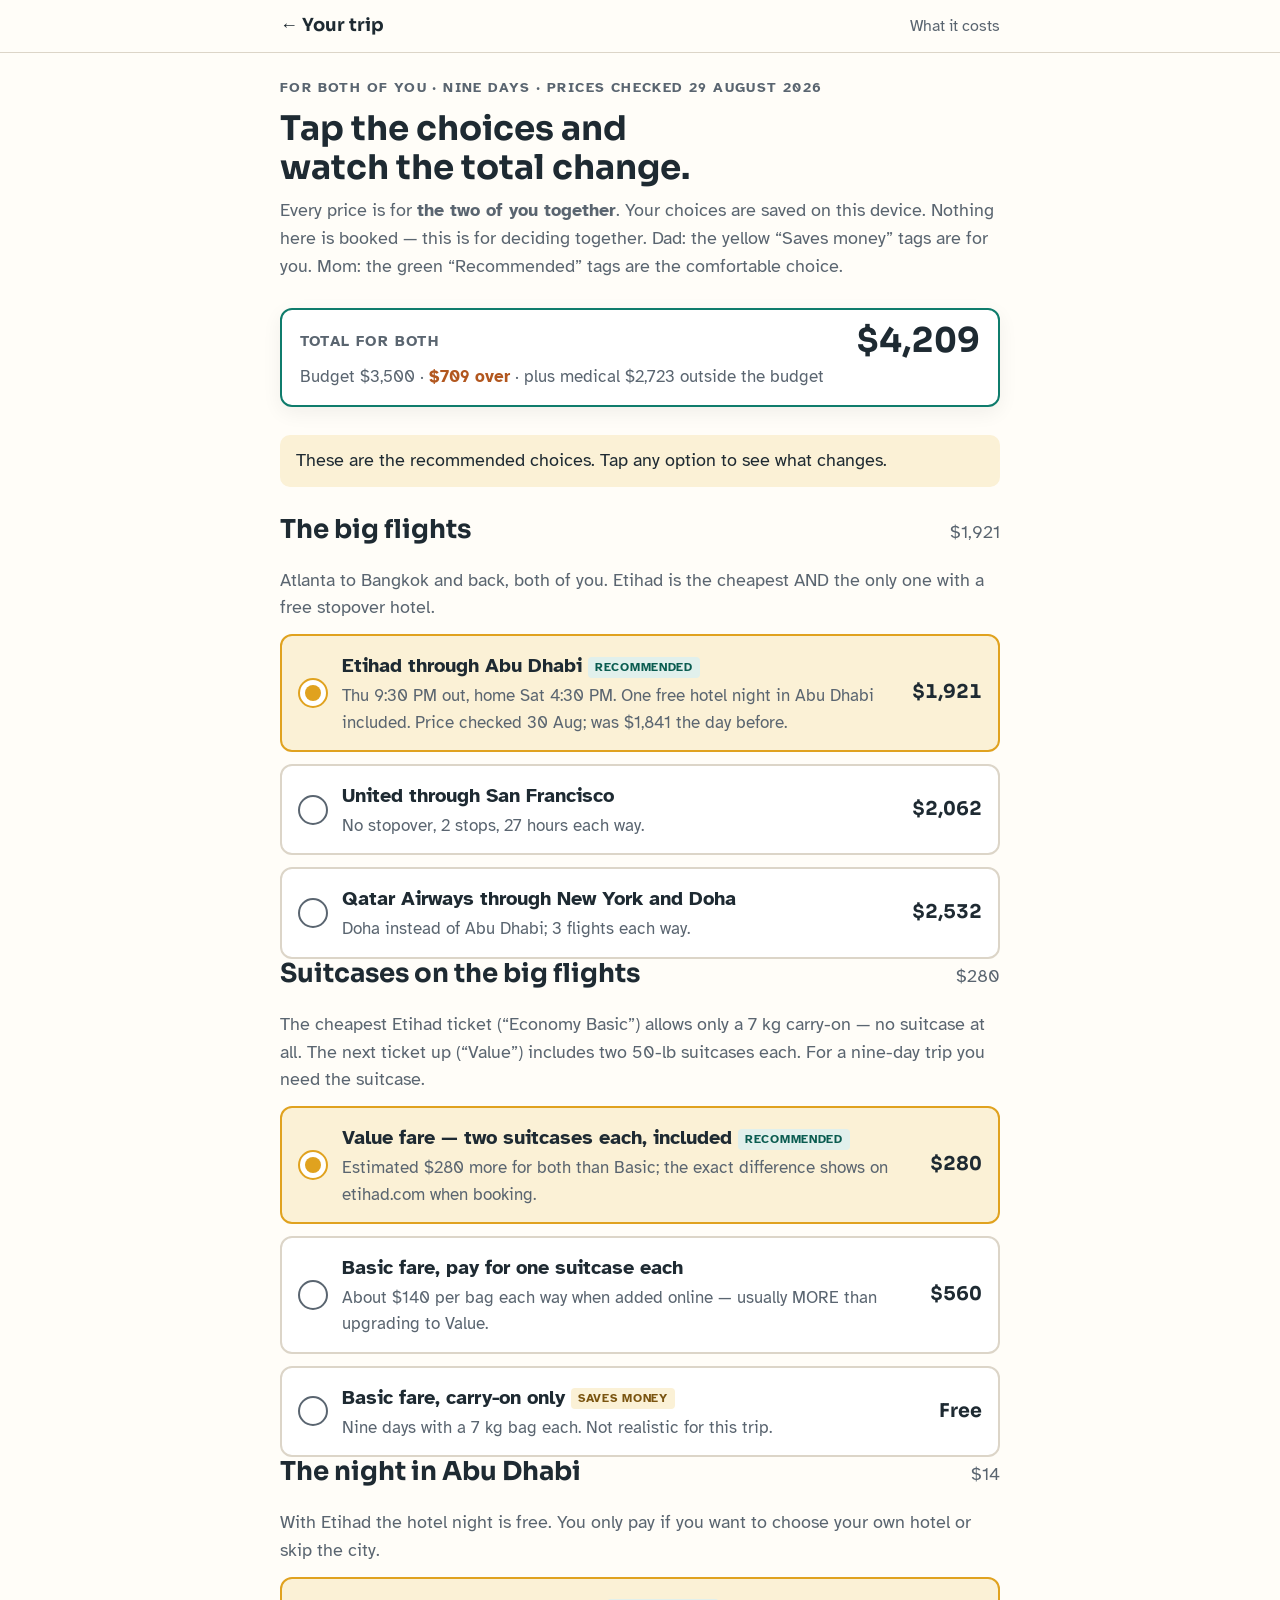
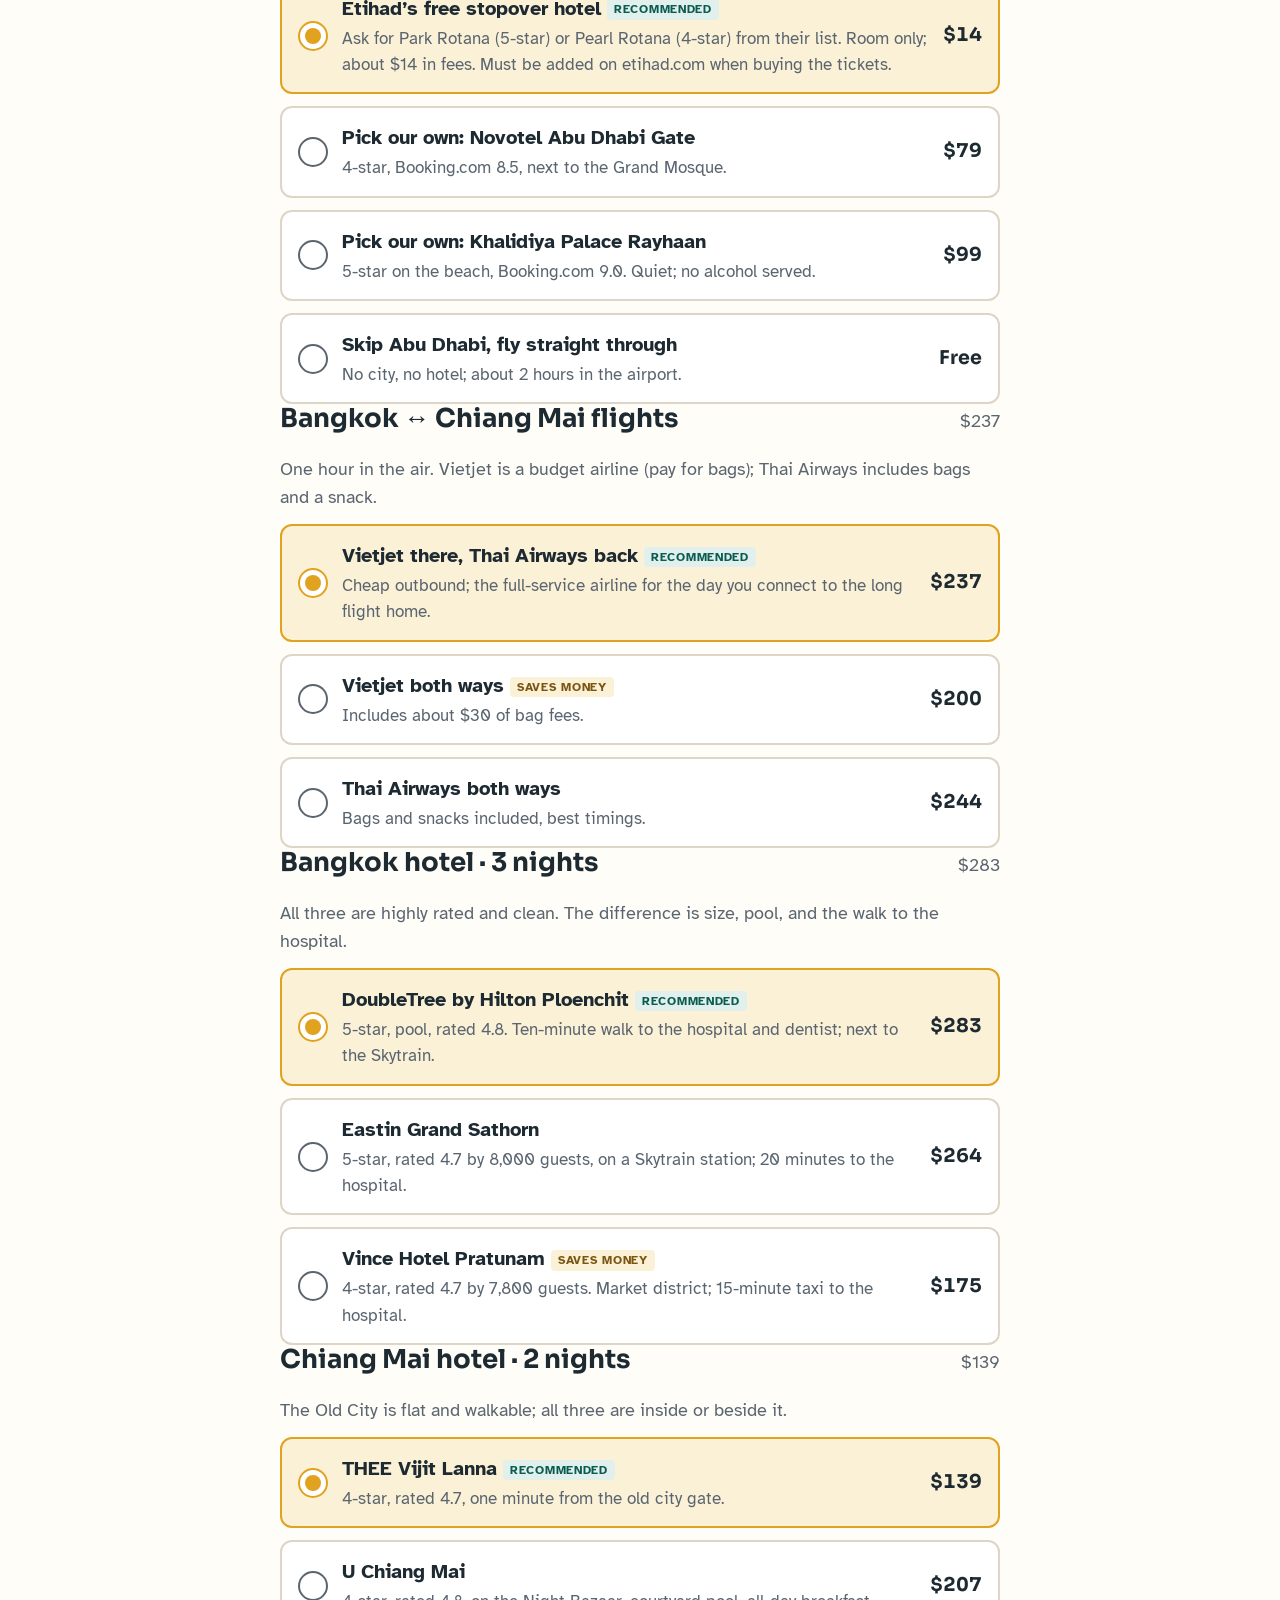
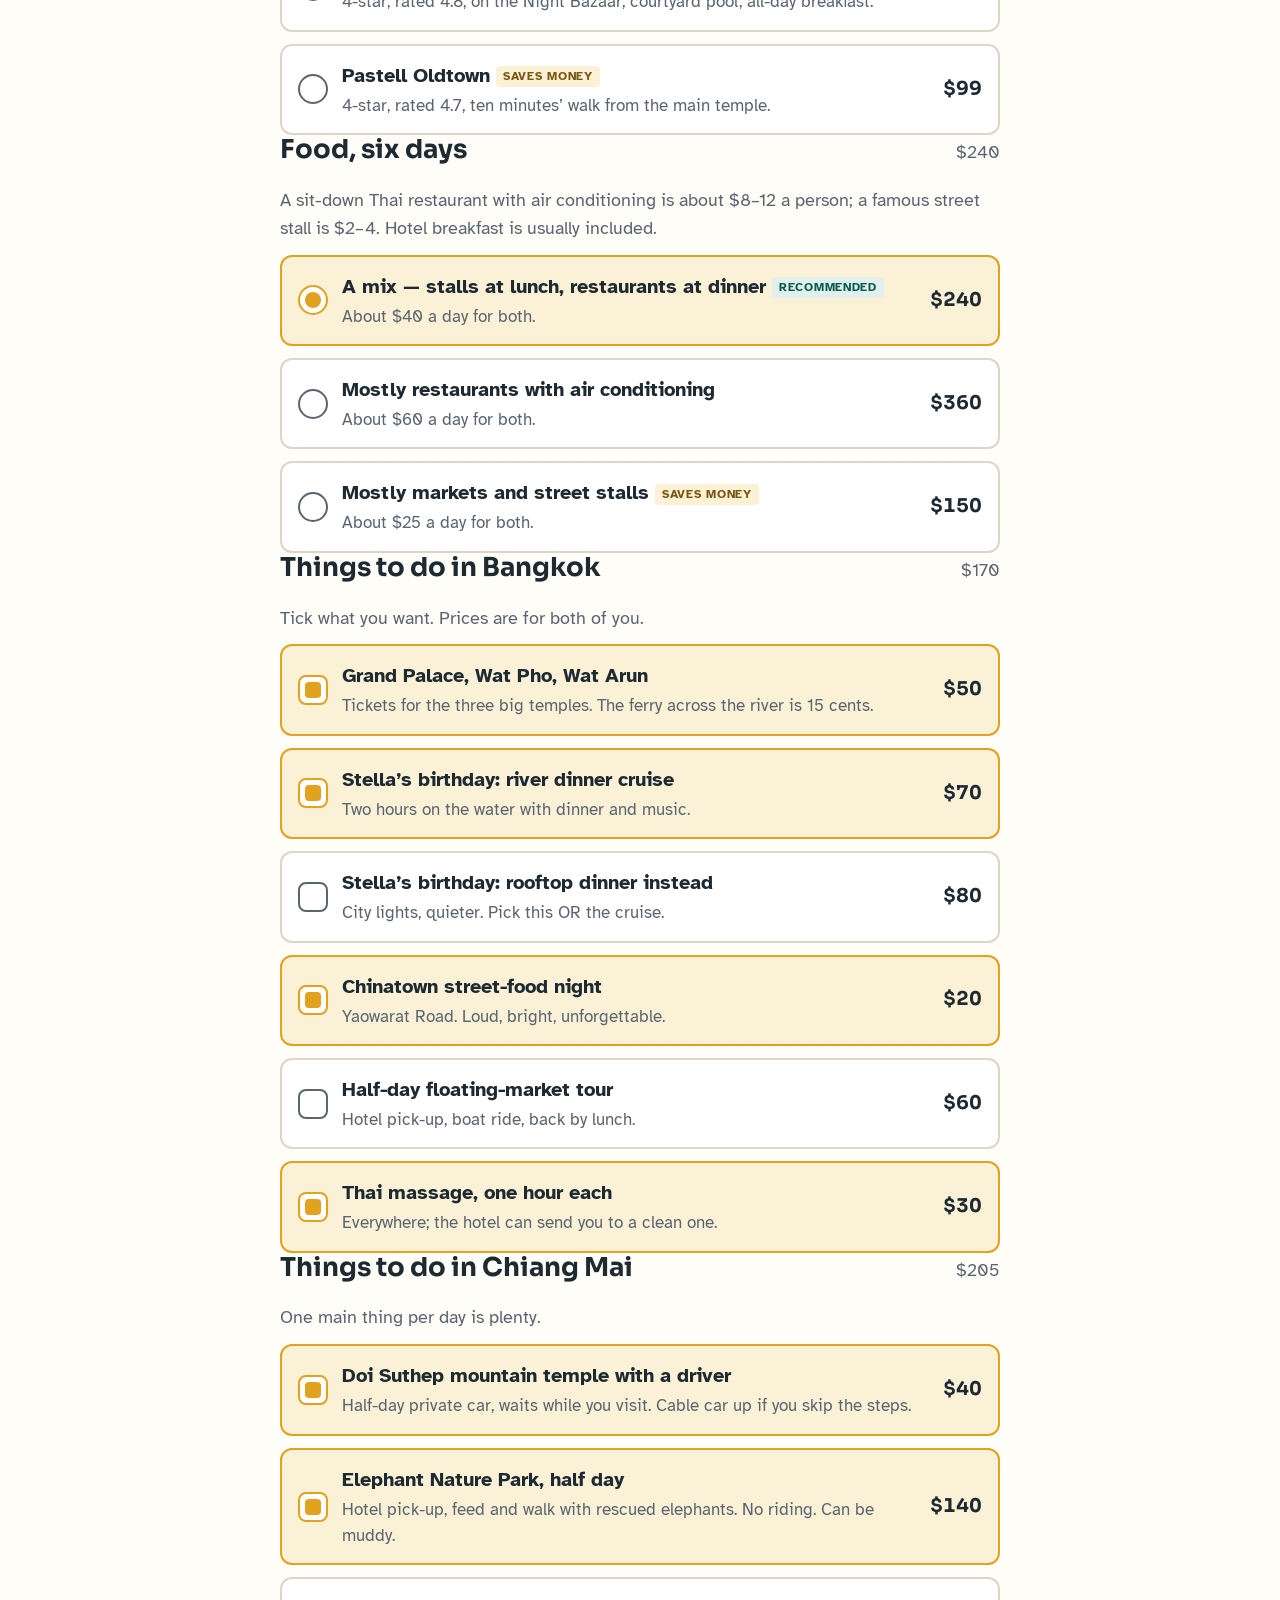
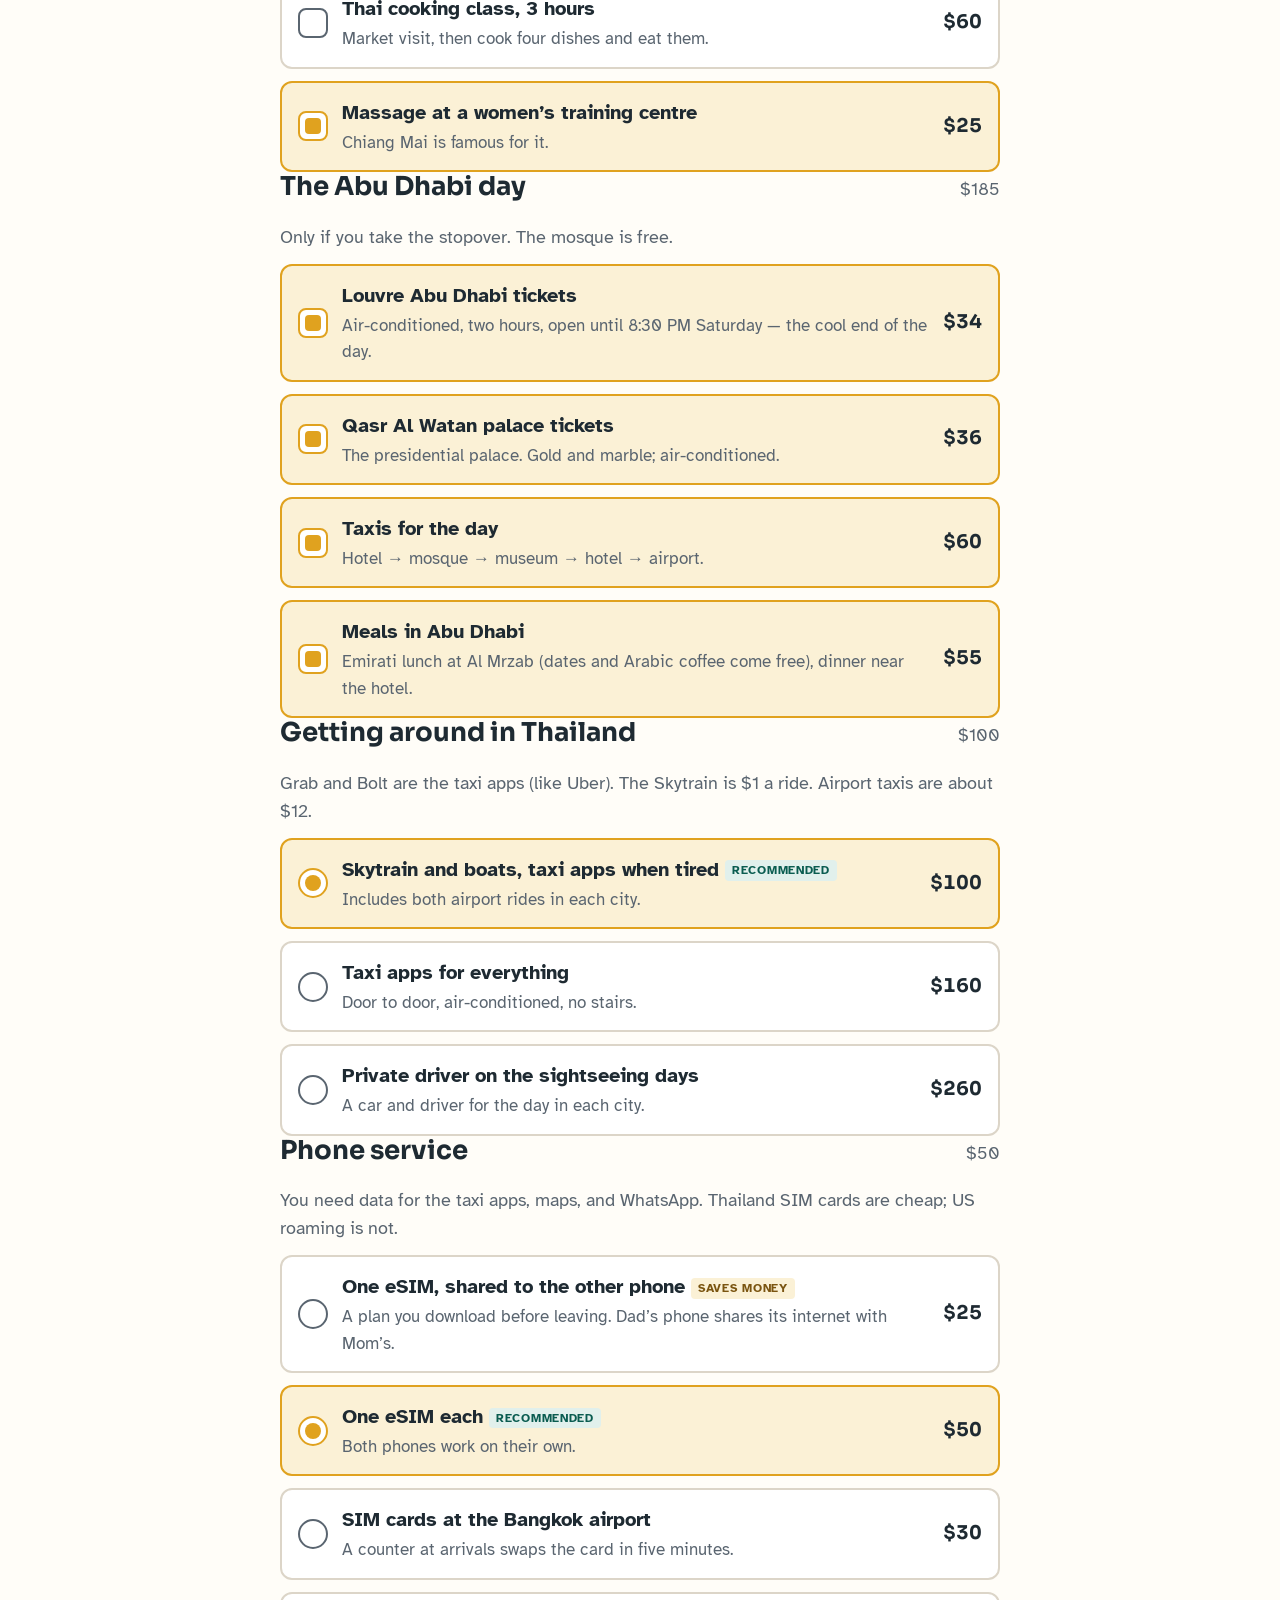
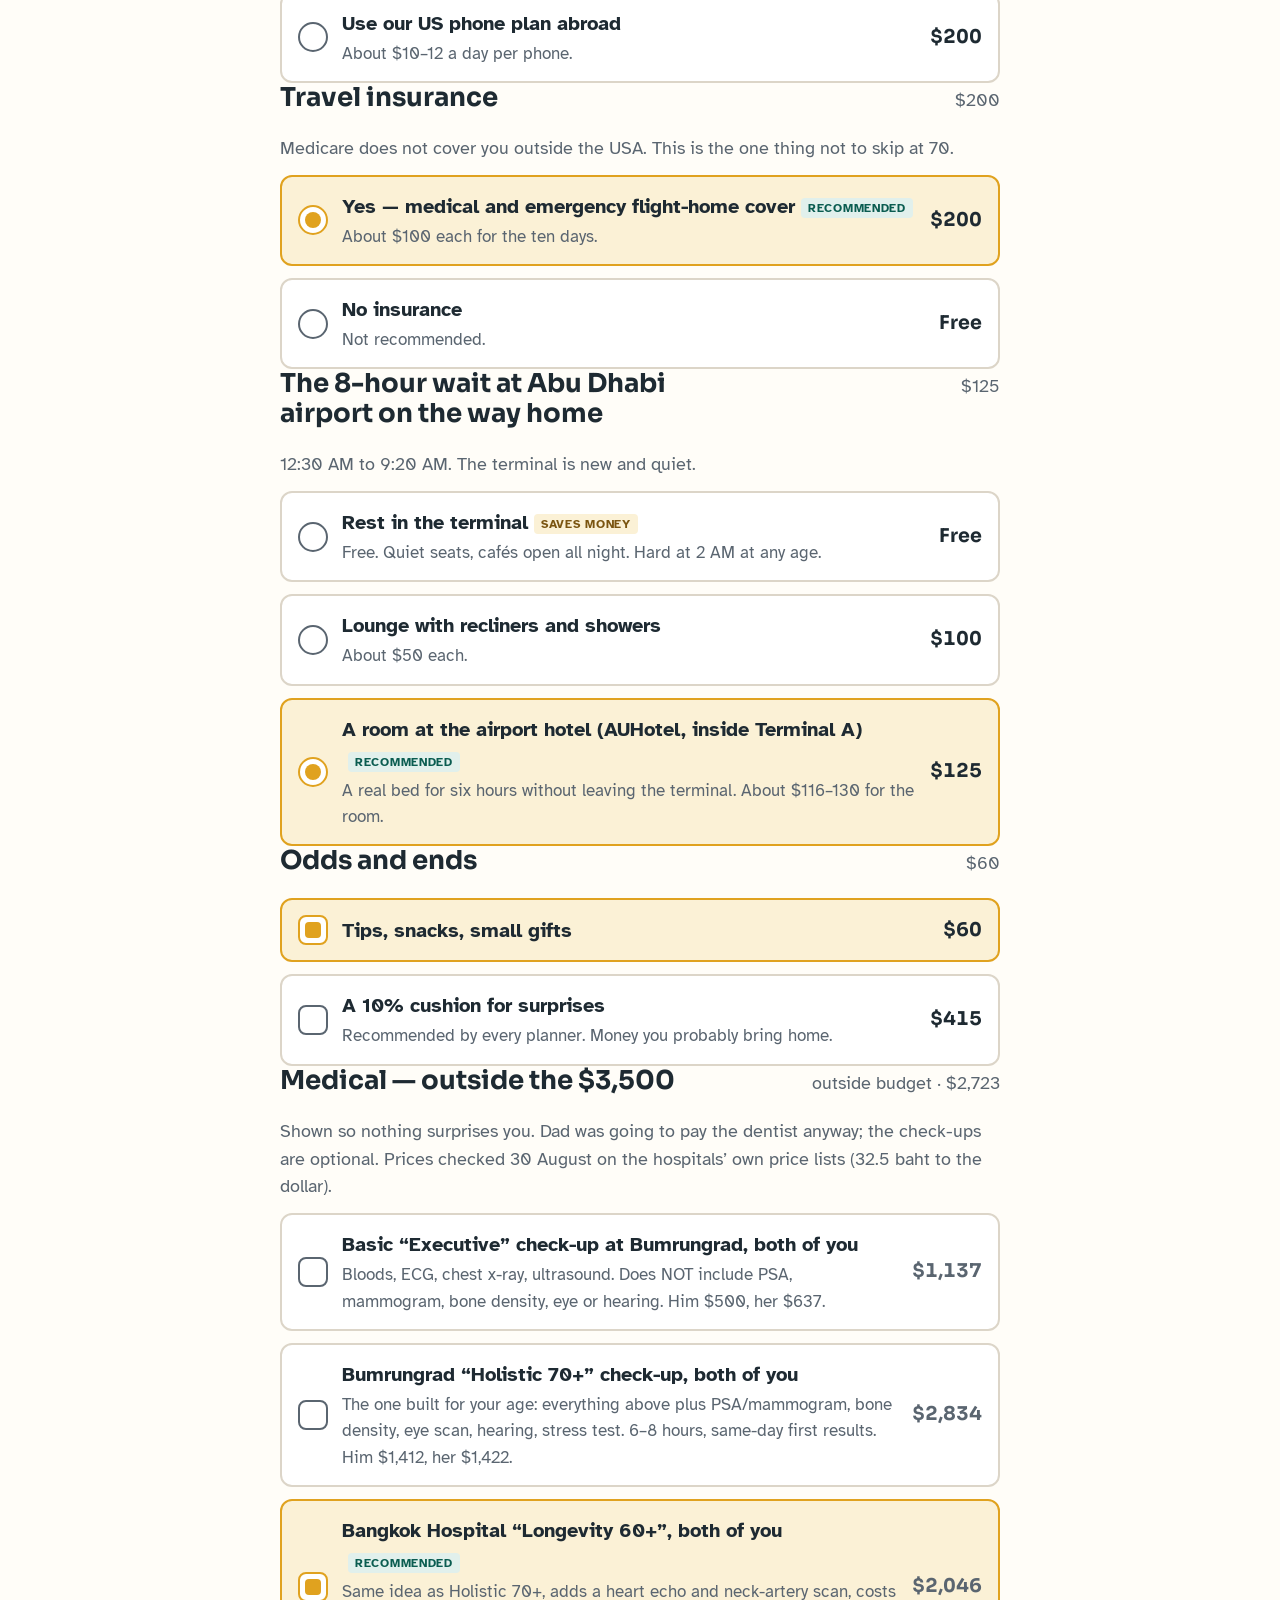
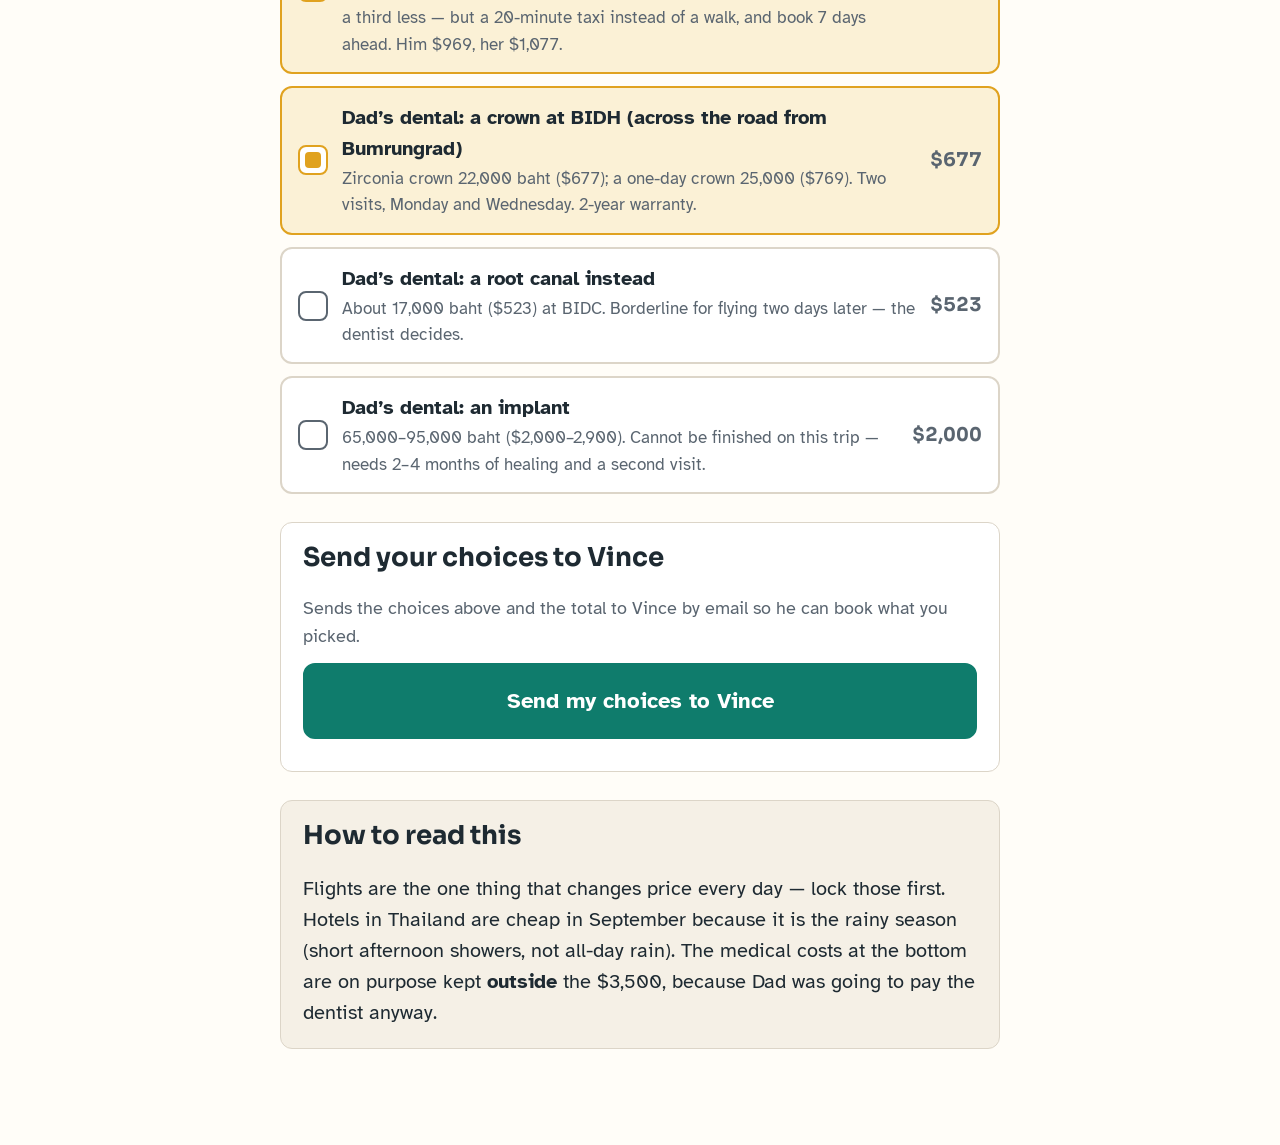
==== costs.html @ 9d6e55b1 "Medical research: check-up tiers, dental prices" ====
<!doctype html>
<html lang="en">
<head>
<meta charset="utf-8">
<meta name="viewport" content="width=device-width, initial-scale=1">
<title>Costs — Cajetan &amp; Stella's Trip</title>
<link rel="stylesheet" href="https://fonts.googleapis.com/css2?family=Atkinson+Hyperlegible:wght@400;700&family=Sora:wght@600;700&display=swap">
<link rel="stylesheet" href="style.css">
<style>
  .total { position: sticky; top: 58px; z-index: 4; background: var(--card); border: 2px solid var(--accent); border-radius: 12px; padding: 14px 18px; display: grid; grid-template-columns: 1fr auto; gap: 6px 14px; align-items: center; box-shadow: 0 6px 20px rgba(0,0,0,.06); }
  .total .k { font-size: 15px; color: var(--muted); letter-spacing: .08em; text-transform: uppercase; font-weight: 700; }
  .total .v { font-family: "Sora", sans-serif; font-size: 34px; font-weight: 700; line-height: 1; font-variant-numeric: tabular-nums; }
  .total .vs { font-size: 17px; color: var(--muted); grid-column: 1 / -1; }
  .total .vs b.ok { color: var(--good); } .total .vs b.over { color: var(--warn); }
  .group { display: grid; gap: 12px; }
  .group h2 { display: flex; justify-content: space-between; align-items: baseline; gap: 12px; }
  .group h2 .gsum { font-family: "Atkinson Hyperlegible", sans-serif; font-size: 18px; color: var(--muted); font-weight: 400; white-space: nowrap; }
  .opt .price { font-family: "Sora", sans-serif; font-weight: 700; font-size: 19px; white-space: nowrap; text-align: right; font-variant-numeric: tabular-nums; }
  .opt.priced { grid-template-columns: auto 1fr auto; }
  .opt .tag { display: inline-block; background: var(--accent-wash); color: var(--accent-ink); font-size: 12px; font-weight: 700; letter-spacing: .06em; text-transform: uppercase; padding: 1px 7px; border-radius: 4px; margin-left: 6px; vertical-align: middle; }
  .opt .tag.frugal { background: var(--pick-wash); color: #7A5410; }
  .saveline { background: var(--pick-wash); border-radius: 10px; padding: 12px 16px; font-size: 18px; }
  .saveline b { font-family: "Sora", sans-serif; }
  .medical .opt .price { color: var(--muted); }
  @media (max-width: 480px) { .total .v { font-size: 28px; } }
</style>
</head>
<body>
<div class="topbar"><div class="in"><a class="home" href="index.html">← Your trip</a><span class="step">What it costs</span></div></div>
<main class="page">
  <header style="display:grid;gap:10px">
    <div class="eyebrow">For both of you · nine days · prices checked 29 August 2026</div>
    <h1>Tap the choices and watch the total change.</h1>
    <p class="help">Every price is for <b>the two of you together</b>. Your choices are saved on this device. Nothing here is booked — this is for deciding together. Dad: the yellow “Saves money” tags are for you. Mom: the green “Recommended” tags are the comfortable choice.</p>
  </header>

  <div class="total" id="total">
    <span class="k">Total for both</span><span class="v" id="totalV">$0</span>
    <span class="vs" id="totalVs"></span>
  </div>

  <div class="saveline" id="saveline"></div>

  <div id="groups"></div>

  <section class="card">
    <h2>Send your choices to Vince</h2>
    <p class="help">Sends the choices above and the total to Vince by email so he can book what you picked.</p>
    <button class="btn big" id="sendBtn" type="button">Send my choices to Vince</button>
    <p class="help" id="sendStatus"></p>
  </section>

  <section class="card soft">
    <h2>How to read this</h2>
    <p>Flights are the one thing that changes price every day — lock those first. Hotels in Thailand are cheap in September because it is the rainy season (short afternoon showers, not all-day rain). The medical costs at the bottom are on purpose kept <b>outside</b> the $3,500, because Dad was going to pay the dentist anyway.</p>
  </section>
</main>
<div class="toast" id="toast" role="status"></div>

<script>
const BUDGET = 3500;
// Each group: id, title, help, mode (one|many), options [{id, l, s, p (USD for two), tag}]
const G = [
  { id: 'flights', title: 'The big flights', help: 'Atlanta to Bangkok and back, both of you. Etihad is the cheapest AND the only one with a free stopover hotel.', mode: 'one',
    o: [ { id: 'etihad', l: 'Etihad through Abu Dhabi', s: 'Thu 9:30 PM out, home Sat 4:30 PM. One free hotel night in Abu Dhabi included. Price checked 30 Aug; was $1,841 the day before.', p: 1921, tag: 'rec' },
         { id: 'united', l: 'United through San Francisco', s: 'No stopover, 2 stops, 27 hours each way.', p: 2062 },
         { id: 'qatar', l: 'Qatar Airways through New York and Doha', s: 'Doha instead of Abu Dhabi; 3 flights each way.', p: 2532 } ] },
  { id: 'bags', title: 'Suitcases on the big flights', help: 'The cheapest Etihad ticket (“Economy Basic”) allows only a 7 kg carry-on — no suitcase at all. The next ticket up (“Value”) includes two 50-lb suitcases each. For a nine-day trip you need the suitcase.', mode: 'one',
    o: [ { id: 'value', l: 'Value fare — two suitcases each, included', s: 'Estimated $280 more for both than Basic; the exact difference shows on etihad.com when booking.', p: 280, tag: 'rec' },
         { id: 'paybag', l: 'Basic fare, pay for one suitcase each', s: 'About $140 per bag each way when added online — usually MORE than upgrading to Value.', p: 560 },
         { id: 'carryon', l: 'Basic fare, carry-on only', s: 'Nine days with a 7 kg bag each. Not realistic for this trip.', p: 0, tag: 'frugal' } ] },
  { id: 'stopover', title: 'The night in Abu Dhabi', help: 'With Etihad the hotel night is free. You only pay if you want to choose your own hotel or skip the city.', mode: 'one',
    o: [ { id: 'free', l: 'Etihad’s free stopover hotel', s: 'Ask for Park Rotana (5-star) or Pearl Rotana (4-star) from their list. Room only; about $14 in fees. Must be added on etihad.com when buying the tickets.', p: 14, tag: 'rec' },
         { id: 'novotel', l: 'Pick our own: Novotel Abu Dhabi Gate', s: '4-star, Booking.com 8.5, next to the Grand Mosque.', p: 79 },
         { id: 'rayhaan', l: 'Pick our own: Khalidiya Palace Rayhaan', s: '5-star on the beach, Booking.com 9.0. Quiet; no alcohol served.', p: 99 },
         { id: 'skip', l: 'Skip Abu Dhabi, fly straight through', s: 'No city, no hotel; about 2 hours in the airport.', p: 0 } ] },
  { id: 'domestic', title: 'Bangkok ↔ Chiang Mai flights', help: 'One hour in the air. Vietjet is a budget airline (pay for bags); Thai Airways includes bags and a snack.', mode: 'one',
    o: [ { id: 'mix', l: 'Vietjet there, Thai Airways back', s: 'Cheap outbound; the full-service airline for the day you connect to the long flight home.', p: 237, tag: 'rec' },
         { id: 'vietjet', l: 'Vietjet both ways', s: 'Includes about $30 of bag fees.', p: 200, tag: 'frugal' },
         { id: 'thai', l: 'Thai Airways both ways', s: 'Bags and snacks included, best timings.', p: 244 } ] },
  { id: 'bkk', title: 'Bangkok hotel · 3 nights', help: 'All three are highly rated and clean. The difference is size, pool, and the walk to the hospital.', mode: 'one',
    o: [ { id: 'doubletree', l: 'DoubleTree by Hilton Ploenchit', s: '5-star, pool, rated 4.8. Ten-minute walk to the hospital and dentist; next to the Skytrain.', p: 283, tag: 'rec' },
         { id: 'eastin', l: 'Eastin Grand Sathorn', s: '5-star, rated 4.7 by 8,000 guests, on a Skytrain station; 20 minutes to the hospital.', p: 264 },
         { id: 'vince', l: 'Vince Hotel Pratunam', s: '4-star, rated 4.7 by 7,800 guests. Market district; 15-minute taxi to the hospital.', p: 175, tag: 'frugal' } ] },
  { id: 'cnx', title: 'Chiang Mai hotel · 2 nights', help: 'The Old City is flat and walkable; all three are inside or beside it.', mode: 'one',
    o: [ { id: 'vijit', l: 'THEE Vijit Lanna', s: '4-star, rated 4.7, one minute from the old city gate.', p: 139, tag: 'rec' },
         { id: 'u', l: 'U Chiang Mai', s: '4-star, rated 4.8, on the Night Bazaar, courtyard pool, all-day breakfast.', p: 207 },
         { id: 'pastell', l: 'Pastell Oldtown', s: '4-star, rated 4.7, ten minutes’ walk from the main temple.', p: 99, tag: 'frugal' } ] },
  { id: 'food', title: 'Food, six days', help: 'A sit-down Thai restaurant with air conditioning is about $8–12 a person; a famous street stall is $2–4. Hotel breakfast is usually included.', mode: 'one',
    o: [ { id: 'mixfood', l: 'A mix — stalls at lunch, restaurants at dinner', s: 'About $40 a day for both.', p: 240, tag: 'rec' },
         { id: 'ac', l: 'Mostly restaurants with air conditioning', s: 'About $60 a day for both.', p: 360 },
         { id: 'street', l: 'Mostly markets and street stalls', s: 'About $25 a day for both.', p: 150, tag: 'frugal' } ] },
  { id: 'bkkdo', title: 'Things to do in Bangkok', help: 'Tick what you want. Prices are for both of you.', mode: 'many',
    o: [ { id: 'palace', l: 'Grand Palace, Wat Pho, Wat Arun', s: 'Tickets for the three big temples. The ferry across the river is 15 cents.', p: 50, on: true },
         { id: 'cruise', l: 'Stella’s birthday: river dinner cruise', s: 'Two hours on the water with dinner and music.', p: 70, on: true },
         { id: 'rooftop', l: 'Stella’s birthday: rooftop dinner instead', s: 'City lights, quieter. Pick this OR the cruise.', p: 80 },
         { id: 'chinatown', l: 'Chinatown street-food night', s: 'Yaowarat Road. Loud, bright, unforgettable.', p: 20, on: true },
         { id: 'floating', l: 'Half-day floating-market tour', s: 'Hotel pick-up, boat ride, back by lunch.', p: 60 },
         { id: 'massage', l: 'Thai massage, one hour each', s: 'Everywhere; the hotel can send you to a clean one.', p: 30, on: true } ] },
  { id: 'cnxdo', title: 'Things to do in Chiang Mai', help: 'One main thing per day is plenty.', mode: 'many',
    o: [ { id: 'suthep', l: 'Doi Suthep mountain temple with a driver', s: 'Half-day private car, waits while you visit. Cable car up if you skip the steps.', p: 40, on: true },
         { id: 'elephants', l: 'Elephant Nature Park, half day', s: 'Hotel pick-up, feed and walk with rescued elephants. No riding. Can be muddy.', p: 140, on: true },
         { id: 'cooking', l: 'Thai cooking class, 3 hours', s: 'Market visit, then cook four dishes and eat them.', p: 60 },
         { id: 'cnxmassage', l: 'Massage at a women’s training centre', s: 'Chiang Mai is famous for it.', p: 25, on: true } ] },
  { id: 'auh', title: 'The Abu Dhabi day', help: 'Only if you take the stopover. The mosque is free.', mode: 'many',
    o: [ { id: 'louvre', l: 'Louvre Abu Dhabi tickets', s: 'Air-conditioned, two hours, open until 8:30 PM Saturday — the cool end of the day.', p: 34, on: true },
         { id: 'qasr', l: 'Qasr Al Watan palace tickets', s: 'The presidential palace. Gold and marble; air-conditioned.', p: 36, on: true },
         { id: 'auhtaxi', l: 'Taxis for the day', s: 'Hotel → mosque → museum → hotel → airport.', p: 60, on: true },
         { id: 'auhfood', l: 'Meals in Abu Dhabi', s: 'Emirati lunch at Al Mrzab (dates and Arabic coffee come free), dinner near the hotel.', p: 55, on: true } ] },
  { id: 'transport', title: 'Getting around in Thailand', help: 'Grab and Bolt are the taxi apps (like Uber). The Skytrain is $1 a ride. Airport taxis are about $12.', mode: 'one',
    o: [ { id: 'mixtx', l: 'Skytrain and boats, taxi apps when tired', s: 'Includes both airport rides in each city.', p: 100, tag: 'rec' },
         { id: 'taxi', l: 'Taxi apps for everything', s: 'Door to door, air-conditioned, no stairs.', p: 160 },
         { id: 'driver', l: 'Private driver on the sightseeing days', s: 'A car and driver for the day in each city.', p: 260 } ] },
  { id: 'phone', title: 'Phone service', help: 'You need data for the taxi apps, maps, and WhatsApp. Thailand SIM cards are cheap; US roaming is not.', mode: 'one',
    o: [ { id: 'esim1', l: 'One eSIM, shared to the other phone', s: 'A plan you download before leaving. Dad’s phone shares its internet with Mom’s.', p: 25, tag: 'frugal' },
         { id: 'esim2', l: 'One eSIM each', s: 'Both phones work on their own.', p: 50, tag: 'rec' },
         { id: 'airportsim', l: 'SIM cards at the Bangkok airport', s: 'A counter at arrivals swaps the card in five minutes.', p: 30 },
         { id: 'roam', l: 'Use our US phone plan abroad', s: 'About $10–12 a day per phone.', p: 200 } ] },
  { id: 'insurance', title: 'Travel insurance', help: 'Medicare does not cover you outside the USA. This is the one thing not to skip at 70.', mode: 'one',
    o: [ { id: 'ins', l: 'Yes — medical and emergency flight-home cover', s: 'About $100 each for the ten days.', p: 200, tag: 'rec' },
         { id: 'noins', l: 'No insurance', s: 'Not recommended.', p: 0 } ] },
  { id: 'layover', title: 'The 8-hour wait at Abu Dhabi airport on the way home', help: '12:30 AM to 9:20 AM. The terminal is new and quiet.', mode: 'one',
    o: [ { id: 'wait', l: 'Rest in the terminal', s: 'Free. Quiet seats, cafés open all night. Hard at 2 AM at any age.', p: 0, tag: 'frugal' },
         { id: 'lounge', l: 'Lounge with recliners and showers', s: 'About $50 each.', p: 100 },
         { id: 'airhotel', l: 'A room at the airport hotel (AUHotel, inside Terminal A)', s: 'A real bed for six hours without leaving the terminal. About $116–130 for the room.', p: 125, tag: 'rec' } ] },
  { id: 'misc', title: 'Odds and ends', mode: 'many',
    o: [ { id: 'tips', l: 'Tips, snacks, small gifts', s: '', p: 60, on: true },
         { id: 'buffer', l: 'A 10% cushion for surprises', s: 'Recommended by every planner. Money you probably bring home.', p: 0, dyn: 'buffer' } ] },
  { id: 'medical', title: 'Medical — outside the $3,500', help: 'Shown so nothing surprises you. Dad was going to pay the dentist anyway; the check-ups are optional. Prices checked 30 August on the hospitals’ own price lists (32.5 baht to the dollar).', mode: 'many', outside: true,
    o: [ { id: 'chk_basic', l: 'Basic “Executive” check-up at Bumrungrad, both of you', s: 'Bloods, ECG, chest x-ray, ultrasound. Does NOT include PSA, mammogram, bone density, eye or hearing. Him $500, her $637.', p: 1137 },
         { id: 'chk_70', l: 'Bumrungrad “Holistic 70+” check-up, both of you', s: 'The one built for your age: everything above plus PSA/mammogram, bone density, eye scan, hearing, stress test. 6–8 hours, same-day first results. Him $1,412, her $1,422.', p: 2834 },
         { id: 'chk_bkh', l: 'Bangkok Hospital “Longevity 60+”, both of you', s: 'Same idea as Holistic 70+, adds a heart echo and neck-artery scan, costs a third less — but a 20-minute taxi instead of a walk, and book 7 days ahead. Him $969, her $1,077.', p: 2046, on: true, tag: 'rec' },
         { id: 'dental_crown', l: 'Dad’s dental: a crown at BIDH (across the road from Bumrungrad)', s: 'Zirconia crown 22,000 baht ($677); a one-day crown 25,000 ($769). Two visits, Monday and Wednesday. 2-year warranty.', p: 677, on: true },
         { id: 'dental_rct', l: 'Dad’s dental: a root canal instead', s: 'About 17,000 baht ($523) at BIDC. Borderline for flying two days later — the dentist decides.', p: 523 },
         { id: 'dental_implant', l: 'Dad’s dental: an implant', s: '65,000–95,000 baht ($2,000–2,900). Cannot be finished on this trip — needs 2–4 months of healing and a second visit.', p: 2000 } ] }
];

const STORE = 'ptrip.costs.v1';
let sel = {}; try { sel = JSON.parse(localStorage.getItem(STORE) || '{}') || {}; } catch (e) {}
G.forEach(g => { if (sel[g.id] == null) sel[g.id] = g.mode === 'one' ? g.o.find(o => o.tag === 'rec')?.id || g.o[0].id : g.o.filter(o => o.on).map(o => o.id); });
const save = () => { try { localStorage.setItem(STORE, JSON.stringify(sel)); } catch (e) {} };
const money = n => '$' + Math.round(n).toLocaleString('en-US');
const esc = s => String(s).replace(/&/g, '&amp;').replace(/</g, '&lt;').replace(/>/g, '&gt;').replace(/"/g, '&quot;');

function groupTotal(g, base) {
  if (g.mode === 'one') { const o = g.o.find(o => o.id === sel[g.id]); return o ? o.p : 0; }
  return g.o.filter(o => sel[g.id].includes(o.id)).reduce((s, o) => s + (o.dyn === 'buffer' ? base * 0.10 : o.p), 0);
}
function compute() {
  let inside = 0;
  G.filter(g => !g.outside && g.id !== 'misc').forEach(g => { inside += groupTotal(g); });
  // Abu Dhabi day only counts if stopover taken
  if (sel.stopover === 'skip') inside -= groupTotal(G.find(g => g.id === 'auh'));
  const base = inside;
  const misc = groupTotal(G.find(g => g.id === 'misc'), base);
  inside += misc;
  const outside = groupTotal(G.find(g => g.id === 'medical'));
  return { inside, outside, base };
}
function render() {
  const { inside, outside, base } = compute();
  document.getElementById('totalV').textContent = money(inside);
  const diff = BUDGET - inside;
  document.getElementById('totalVs').innerHTML = 'Budget $3,500 · ' + (diff >= 0 ? '<b class="ok">' + money(diff) + ' under</b>' : '<b class="over">' + money(-diff) + ' over</b>') + ' · plus medical ' + money(outside) + ' outside the budget';
  const recTotal = (() => { const keep = sel; sel = {}; G.forEach(g => { sel[g.id] = g.mode === 'one' ? (g.o.find(o => o.tag === 'rec')?.id || g.o[0].id) : g.o.filter(o => o.on).map(o => o.id); }); const r = compute().inside; sel = keep; return r; })();
  const s = recTotal - inside;
  document.getElementById('saveline').innerHTML = s > 0 ? 'Dad’s meter: your choices are <b>' + money(s) + ' cheaper</b> than the recommended set-up.' : (s < 0 ? 'Your choices are <b>' + money(-s) + ' more</b> than the recommended set-up — that is fine if it buys comfort.' : 'These are the recommended choices. Tap any option to see what changes.');
  let h = '';
  G.forEach(g => {
    const disabled = g.id === 'auh' && sel.stopover === 'skip';
    h += '<section class="group ' + (g.outside ? 'medical' : '') + '" ' + (disabled ? 'style="opacity:.5"' : '') + '><h2>' + esc(g.title) + '<span class="gsum">' + (g.outside ? 'outside budget · ' : '') + money(groupTotal(g, base)) + '</span></h2>' + (g.help ? '<p class="help">' + esc(g.help) + '</p>' : '') + (disabled ? '<p class="help"><b>Not counted</b> because you chose to skip Abu Dhabi.</p>' : '') + '<div class="options">';
    g.o.forEach(o => {
      const on = g.mode === 'one' ? sel[g.id] === o.id : sel[g.id].includes(o.id);
      const price = o.dyn === 'buffer' ? money(base * 0.10) : (o.p === 0 ? 'Free' : money(o.p));
      h += '<button type="button" class="opt priced ' + (g.mode === 'one' ? 'radio' : '') + '" role="' + (g.mode === 'one' ? 'radio' : 'checkbox') + '" aria-checked="' + on + '" data-g="' + g.id + '" data-o="' + o.id + '"><span class="box"></span><span><span class="lbl">' + esc(o.l) + (o.tag === 'rec' ? '<span class="tag">Recommended</span>' : '') + (o.tag === 'frugal' ? '<span class="tag frugal">Saves money</span>' : '') + '</span>' + (o.s ? '<span class="sub">' + esc(o.s) + '</span>' : '') + '</span><span class="price">' + price + '</span></button>';
    });
    h += '</div></section>';
  });
  document.getElementById('groups').innerHTML = h;
  document.querySelectorAll('.opt').forEach(b => b.addEventListener('click', () => {
    const g = G.find(x => x.id === b.dataset.g), o = b.dataset.o;
    if (g.mode === 'one') sel[g.id] = o;
    else { const arr = sel[g.id].slice(); const i = arr.indexOf(o); if (i >= 0) arr.splice(i, 1); else { arr.push(o); if (o === 'rooftop') { const j = arr.indexOf('cruise'); if (j >= 0) arr.splice(j, 1); } if (o === 'cruise') { const j = arr.indexOf('rooftop'); if (j >= 0) arr.splice(j, 1); } } sel[g.id] = arr; }
    save(); const y = window.scrollY; render(); window.scrollTo(0, y);
  }));
}
render();

const toastEl = document.getElementById('toast');
function toast(msg) { toastEl.textContent = msg; toastEl.classList.add('show'); setTimeout(() => toastEl.classList.remove('show'), 2200); }
document.getElementById('sendBtn').addEventListener('click', async () => {
  const btn = document.getElementById('sendBtn'), st = document.getElementById('sendStatus');
  btn.disabled = true; st.textContent = 'Sending…';
  const { inside, outside } = compute();
  const answers = {}; const labels = {};
  G.forEach(g => { const v = g.mode === 'one' ? g.o.find(o => o.id === sel[g.id])?.l : g.o.filter(o => sel[g.id].includes(o.id)).map(o => o.l); answers['cost_' + g.id] = v; labels['cost_' + g.id] = g.title + ' (' + money(groupTotal(g, compute().base)) + ')'; });
  answers.total_inside = money(inside); labels.total_inside = 'Total for both (inside budget)';
  answers.total_medical = money(outside); labels.total_medical = 'Medical (outside budget)';
  let who = 'unknown'; try { who = (JSON.parse(localStorage.getItem('ptrip.answers.v1') || '{}') || {}).who || 'unknown'; } catch (e) {}
  const payload = { token: 'ptrip_2026_kx7Qm9', who, section: 'costs', answers, labels, sentAt: new Date().toISOString() };
  try {
    const body = new URLSearchParams(); body.set('payload', JSON.stringify(payload));
    const r = await fetch('https://n8n.americanlifeteam.com/webhook/parents-trip-answers', { method: 'POST', body });
    const j = await r.json().catch(() => ({}));
    if (r.ok && j.ok) { st.textContent = 'Sent. Vince has your choices.'; btn.textContent = 'Sent ✓'; toast('Sent to Vince'); }
    else throw new Error(j.error || ('HTTP ' + r.status));
  } catch (e) { st.textContent = 'It did not go through (' + e.message + '). Try again in a minute.'; btn.disabled = false; }
});
</script>
</body>
</html>
---- style.css ----
/* Trip planner for Cajetan & Stella — built for big text, slow reading, and fingers, not mouse pointers. */
:root {
  --ground: #FFFDF8;
  --panel: #F5F0E6;
  --card: #FFFFFF;
  --ink: #1E2A32;
  --muted: #5A6570;
  --rule: #DCD5C8;
  --accent: #0F7C6C;
  --accent-ink: #0A5C50;
  --accent-wash: #E1F0EC;
  --pick: #E0A21F;
  --pick-wash: #FBF1D6;
  --good: #2E7D4F;
  --warn: #B2571F;
  --warn-wash: #F9EDE2;
  --focus: #0F7C6C;
}
* { box-sizing: border-box; }
html { -webkit-text-size-adjust: 100%; }
body {
  margin: 0; background: var(--ground); color: var(--ink);
  font-family: "Atkinson Hyperlegible", "Helvetica Neue", Arial, sans-serif;
  font-size: 20px; line-height: 1.55;
}
h1, h2, h3 { font-family: "Sora", "Atkinson Hyperlegible", sans-serif; margin: 0; line-height: 1.15; text-wrap: balance; }
h1 { font-size: 34px; }
h2 { font-size: 26px; margin-bottom: 10px; }
h3 { font-size: 21px; }
p { margin: 0; max-width: 60ch; }
a { color: var(--accent-ink); text-decoration-thickness: 2px; text-underline-offset: 3px; }
a:focus-visible, button:focus-visible, input:focus-visible, textarea:focus-visible { outline: 3px solid var(--focus); outline-offset: 3px; }
img { max-width: 100%; display: block; }
.page { max-width: 760px; margin: 0 auto; padding: 24px 20px 96px; display: grid; gap: 28px; }

/* top bar */
.topbar { position: sticky; top: 0; z-index: 5; background: var(--ground); border-bottom: 1px solid var(--rule); }
.topbar .in { max-width: 760px; margin: 0 auto; padding: 12px 20px; display: flex; align-items: center; justify-content: space-between; gap: 12px; }
.topbar a.home { font-family: "Sora", sans-serif; font-weight: 700; text-decoration: none; color: var(--ink); font-size: 18px; }
.topbar .step { color: var(--muted); font-size: 16px; white-space: nowrap; }
.progress { height: 6px; background: var(--rule); }
.progress span { display: block; height: 100%; background: var(--accent); transition: width .2s; }

/* cards & buttons */
.card { background: var(--card); border: 1px solid var(--rule); border-radius: 12px; padding: 20px 22px; display: grid; gap: 12px; }
.card.soft { background: var(--panel); }
.eyebrow { font-size: 14px; letter-spacing: 0.1em; text-transform: uppercase; color: var(--muted); font-weight: 700; }
.help { color: var(--muted); font-size: 18px; }
.analogy { background: var(--panel); border-left: 4px solid var(--pick); padding: 12px 16px; border-radius: 0 8px 8px 0; font-size: 18px; }
.analogy b { color: var(--ink); }
.photo { border-radius: 12px; overflow: hidden; border: 1px solid var(--rule); background: var(--panel); }
.photo img { width: 100%; height: 260px; object-fit: cover; }
.photo figcaption { padding: 8px 12px; font-size: 15px; color: var(--muted); }

.btn { display: inline-flex; align-items: center; justify-content: center; gap: 10px; min-height: 60px; padding: 14px 22px; border-radius: 12px; border: 2px solid var(--accent); background: var(--accent); color: #fff; font: inherit; font-weight: 700; font-size: 20px; cursor: pointer; text-decoration: none; }
.btn.secondary { background: var(--card); color: var(--accent-ink); }
.btn.quiet { background: transparent; border-color: transparent; color: var(--muted); }
.btn:disabled { opacity: .45; cursor: default; }
.btn.big { min-height: 76px; font-size: 22px; width: 100%; }
.btn-row { display: flex; gap: 12px; flex-wrap: wrap; }
.btn-row .btn { flex: 1 1 180px; }

/* option tiles */
.options { display: grid; gap: 12px; }
.opt { display: grid; grid-template-columns: auto 1fr; gap: 14px; align-items: center; width: 100%; text-align: left; background: var(--card); border: 2px solid var(--rule); border-radius: 12px; padding: 14px 16px; font: inherit; color: var(--ink); cursor: pointer; min-height: 64px; }
.opt .box { width: 30px; height: 30px; border: 2px solid var(--muted); border-radius: 8px; display: grid; place-items: center; flex: none; background: #fff; }
.opt.radio .box { border-radius: 50%; }
.opt .box::after { content: ""; width: 16px; height: 16px; border-radius: 4px; background: transparent; }
.opt.radio .box::after { border-radius: 50%; }
.opt[aria-checked="true"] { border-color: var(--pick); background: var(--pick-wash); }
.opt[aria-checked="true"] .box { border-color: var(--pick); }
.opt[aria-checked="true"] .box::after { background: var(--pick); }
.opt .lbl { font-weight: 700; font-size: 20px; }
.opt .sub { display: block; font-weight: 400; color: var(--muted); font-size: 17px; margin-top: 2px; }
.opt img { width: 88px; height: 66px; object-fit: cover; border-radius: 8px; grid-row: span 1; }
.opt.withimg { grid-template-columns: auto 88px 1fr; }

textarea, input[type="text"] { width: 100%; font: inherit; font-size: 20px; padding: 14px 16px; border: 2px solid var(--rule); border-radius: 12px; background: var(--card); color: var(--ink); }
textarea { min-height: 130px; resize: vertical; }

/* nav at bottom */
.navbar { position: fixed; bottom: 0; left: 0; right: 0; background: var(--ground); border-top: 1px solid var(--rule); z-index: 5; }
.navbar .in { max-width: 760px; margin: 0 auto; padding: 12px 20px; display: flex; gap: 12px; }
.navbar .btn { flex: 1; }

/* home tiles */
.tiles { display: grid; gap: 14px; }
.tile { display: grid; grid-template-columns: 1fr; gap: 6px; background: var(--card); border: 2px solid var(--rule); border-radius: 14px; padding: 18px 20px; text-decoration: none; color: var(--ink); }
.tile:hover, .tile:focus-visible { border-color: var(--accent); }
.tile h3 { color: var(--accent-ink); }
.tile p { color: var(--muted); font-size: 18px; max-width: none; }
.tile .go { font-weight: 700; color: var(--accent-ink); }

/* toast */
.toast { position: fixed; left: 50%; bottom: 100px; transform: translateX(-50%); background: var(--ink); color: #fff; padding: 12px 18px; border-radius: 10px; font-size: 17px; opacity: 0; pointer-events: none; transition: opacity .2s; }
.toast.show { opacity: 1; }

/* review table */
.review { display: grid; gap: 0; border-top: 1px solid var(--rule); }
.review div { display: grid; grid-template-columns: 1fr; gap: 2px; padding: 10px 0; border-bottom: 1px solid var(--rule); }
.review .q { color: var(--muted); font-size: 16px; }
.review .a { font-weight: 700; }
.review .a.empty { color: var(--warn); font-weight: 400; }

@media (prefers-reduced-motion: reduce) { .progress span, .toast { transition: none; } }
@media (max-width: 480px) { body { font-size: 19px; } h1 { font-size: 29px; } .photo img { height: 200px; } }
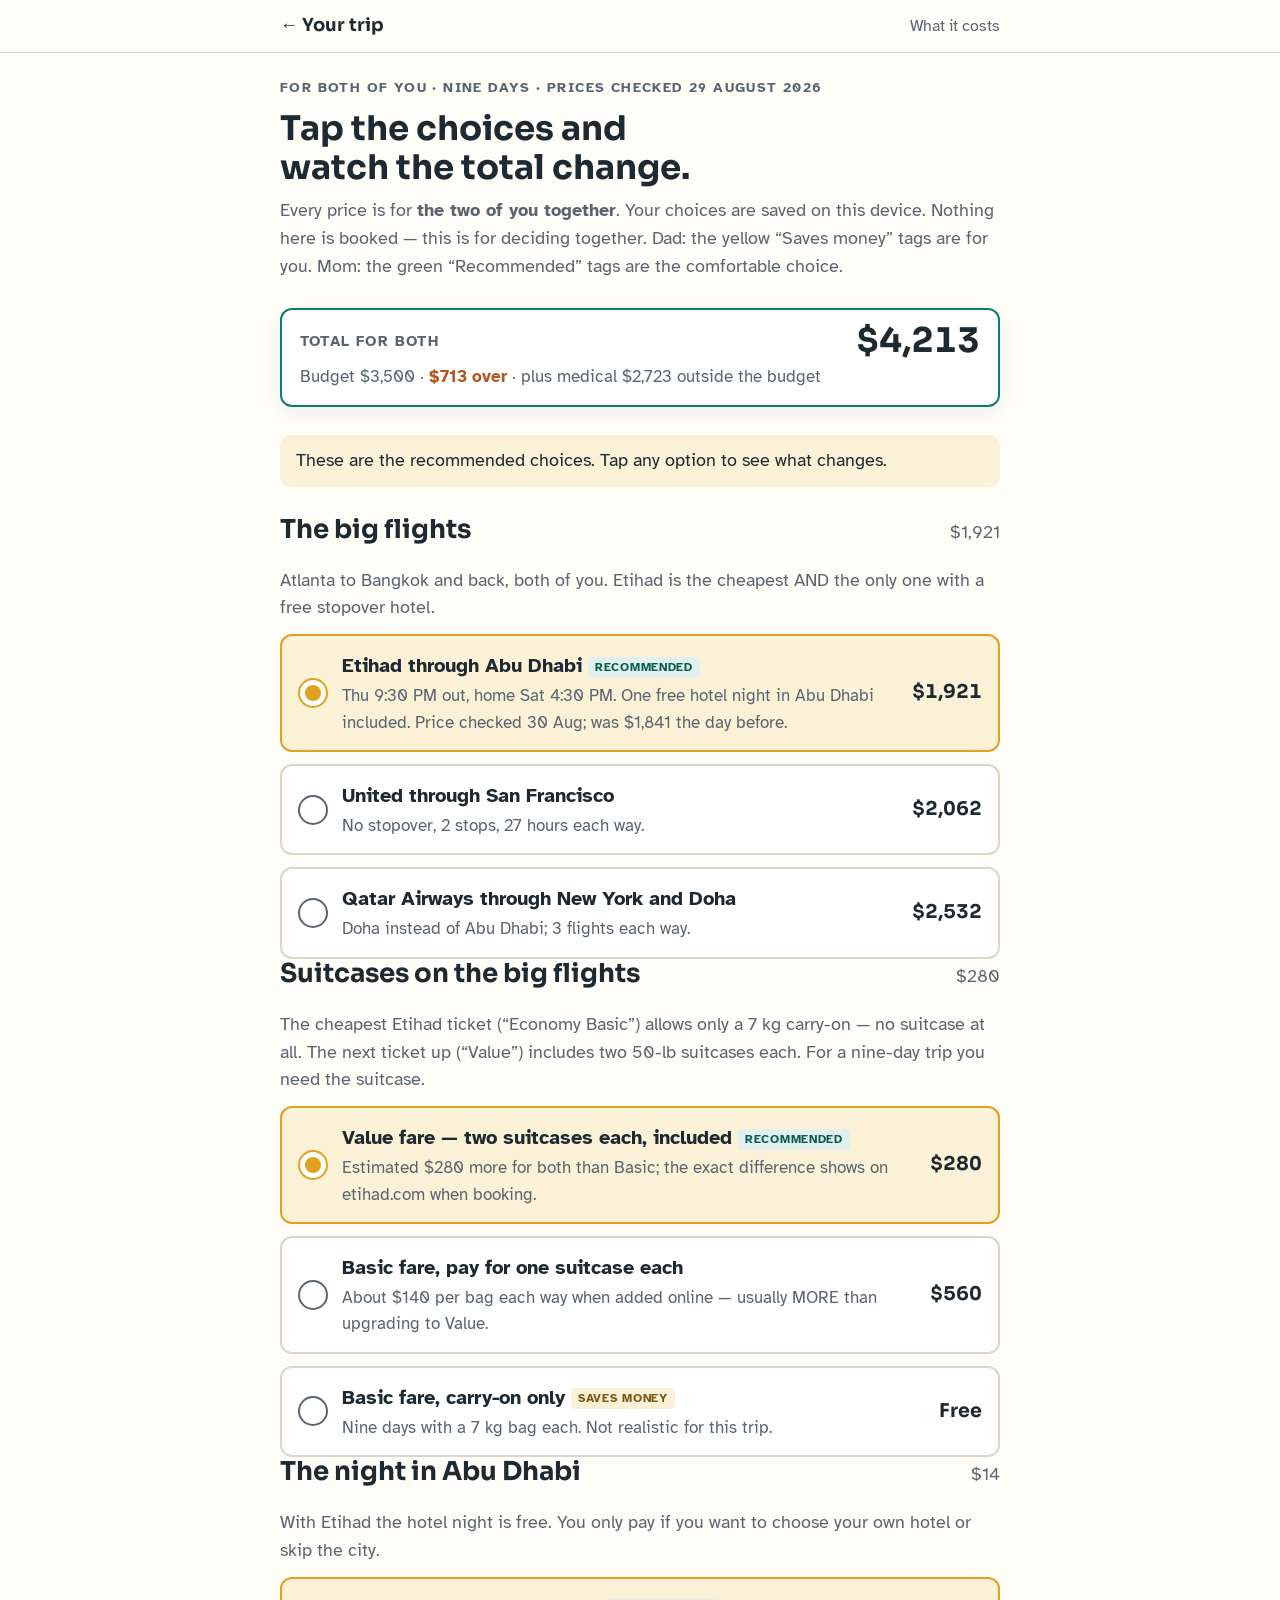
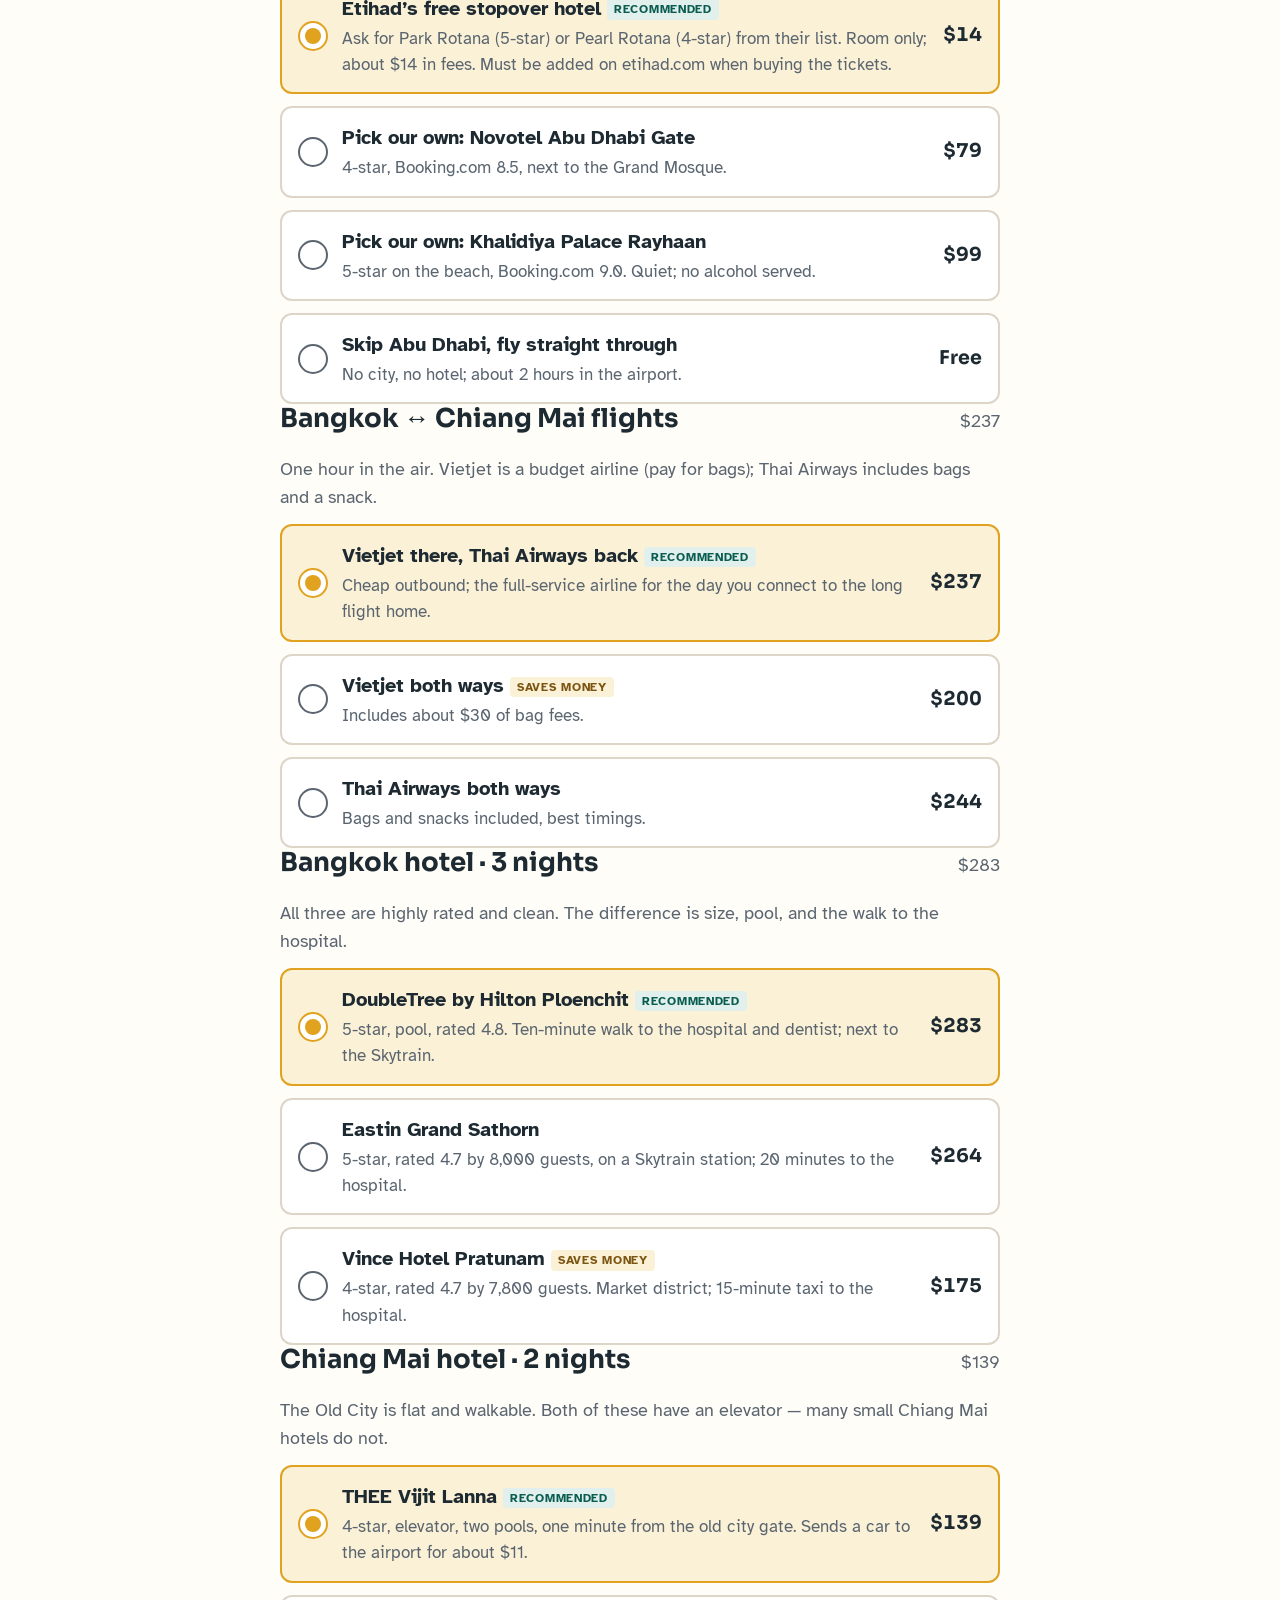
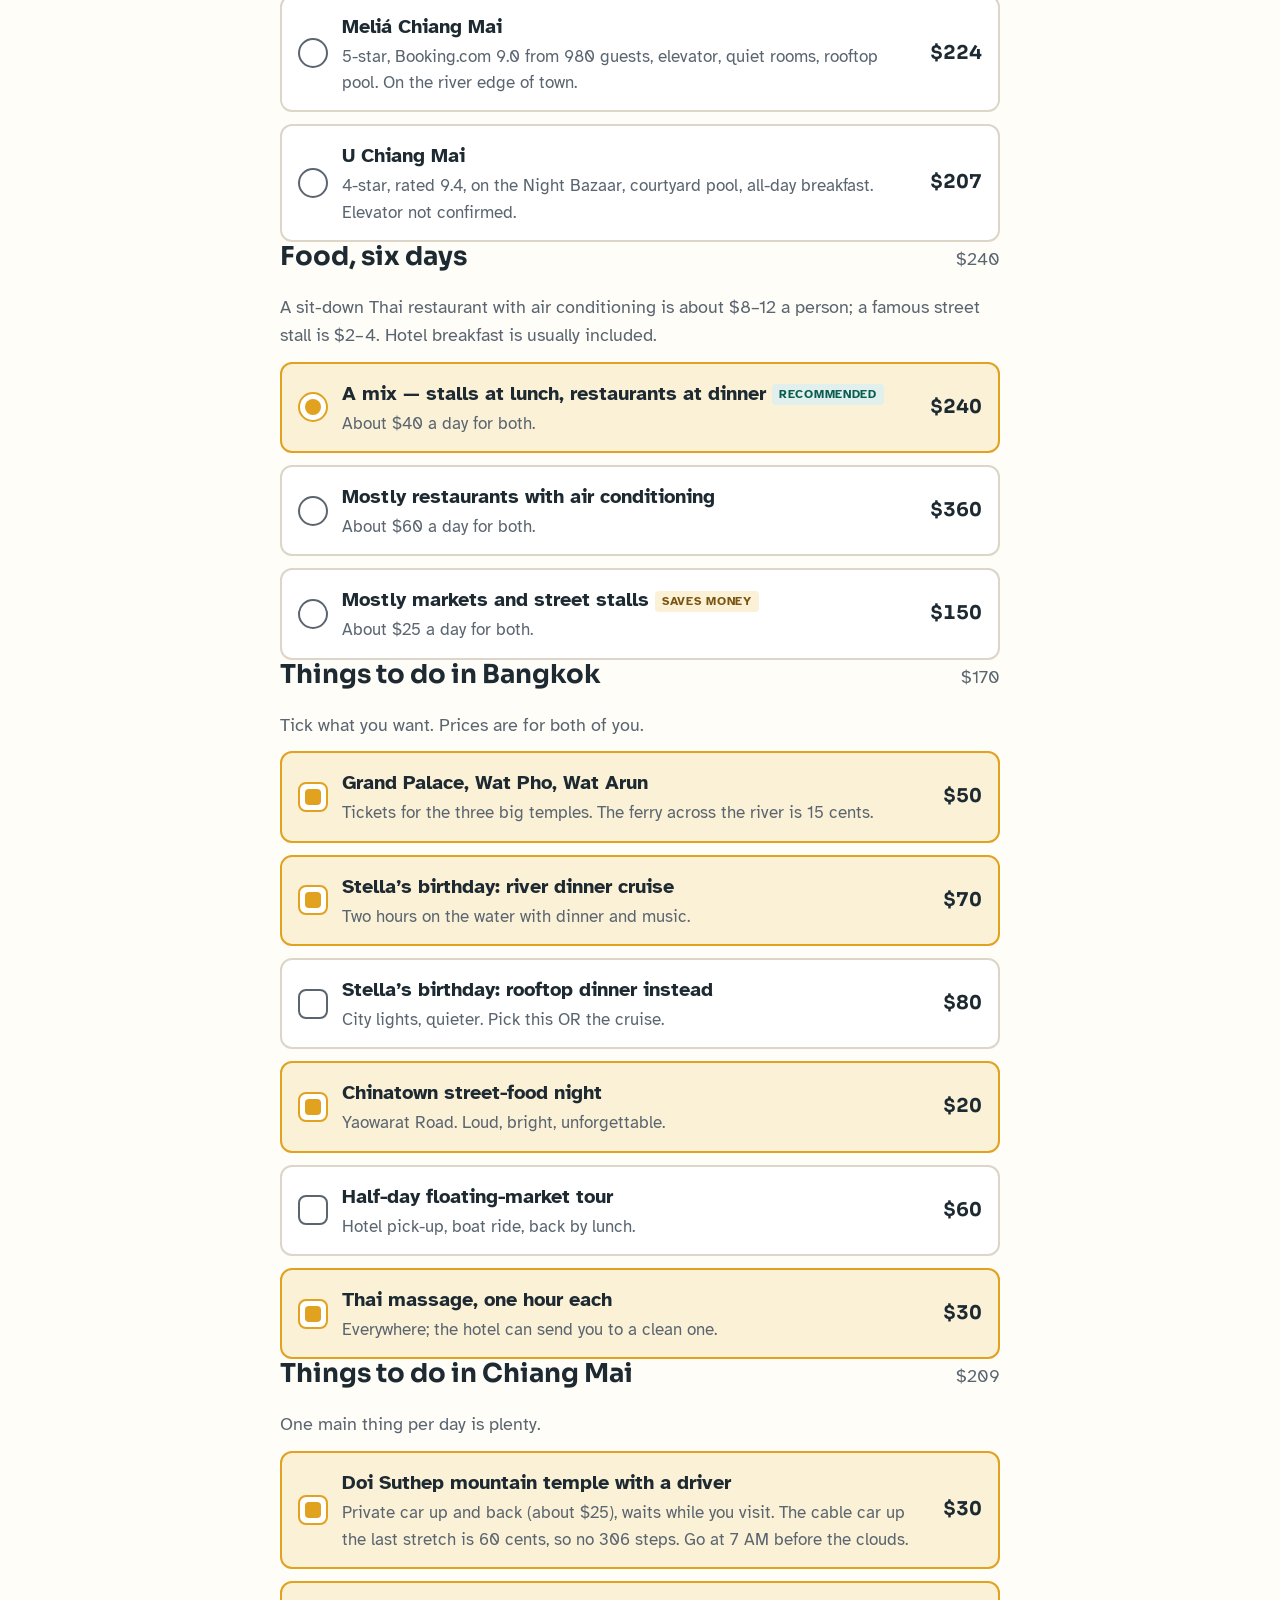
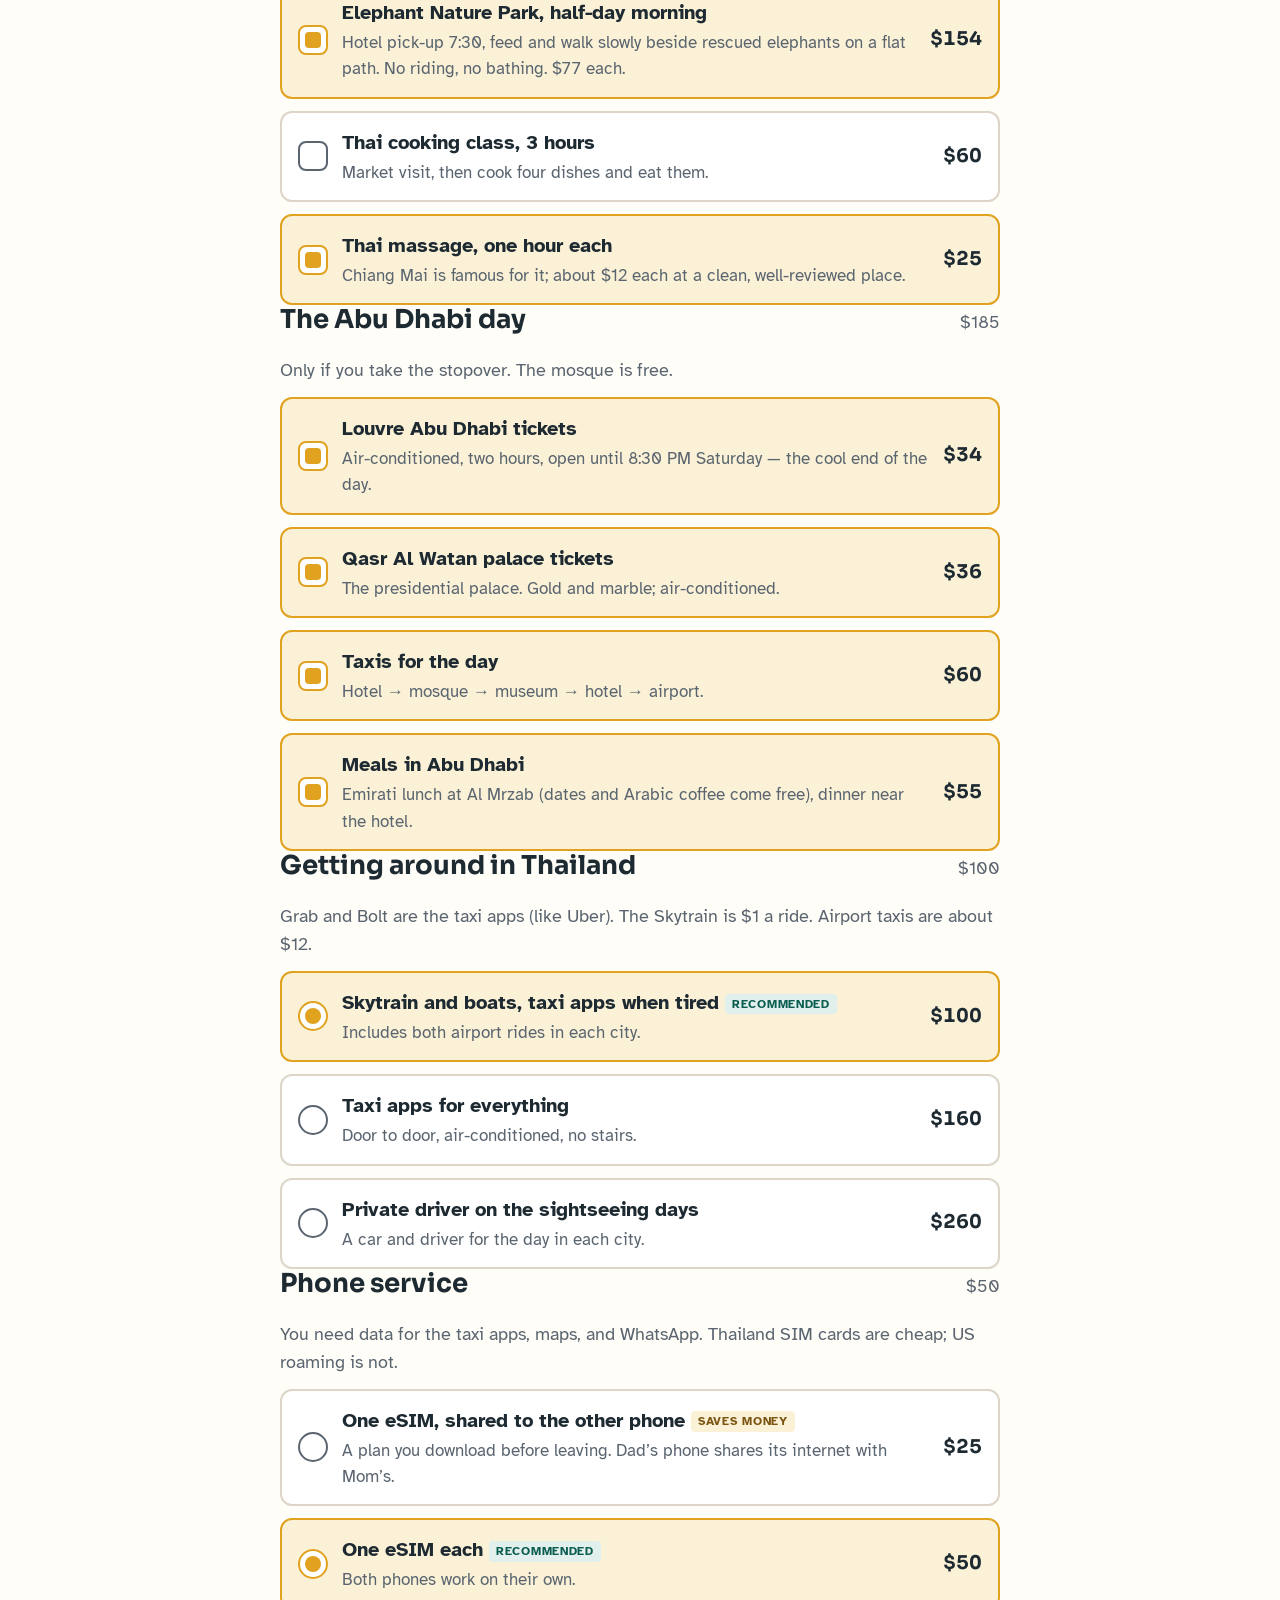
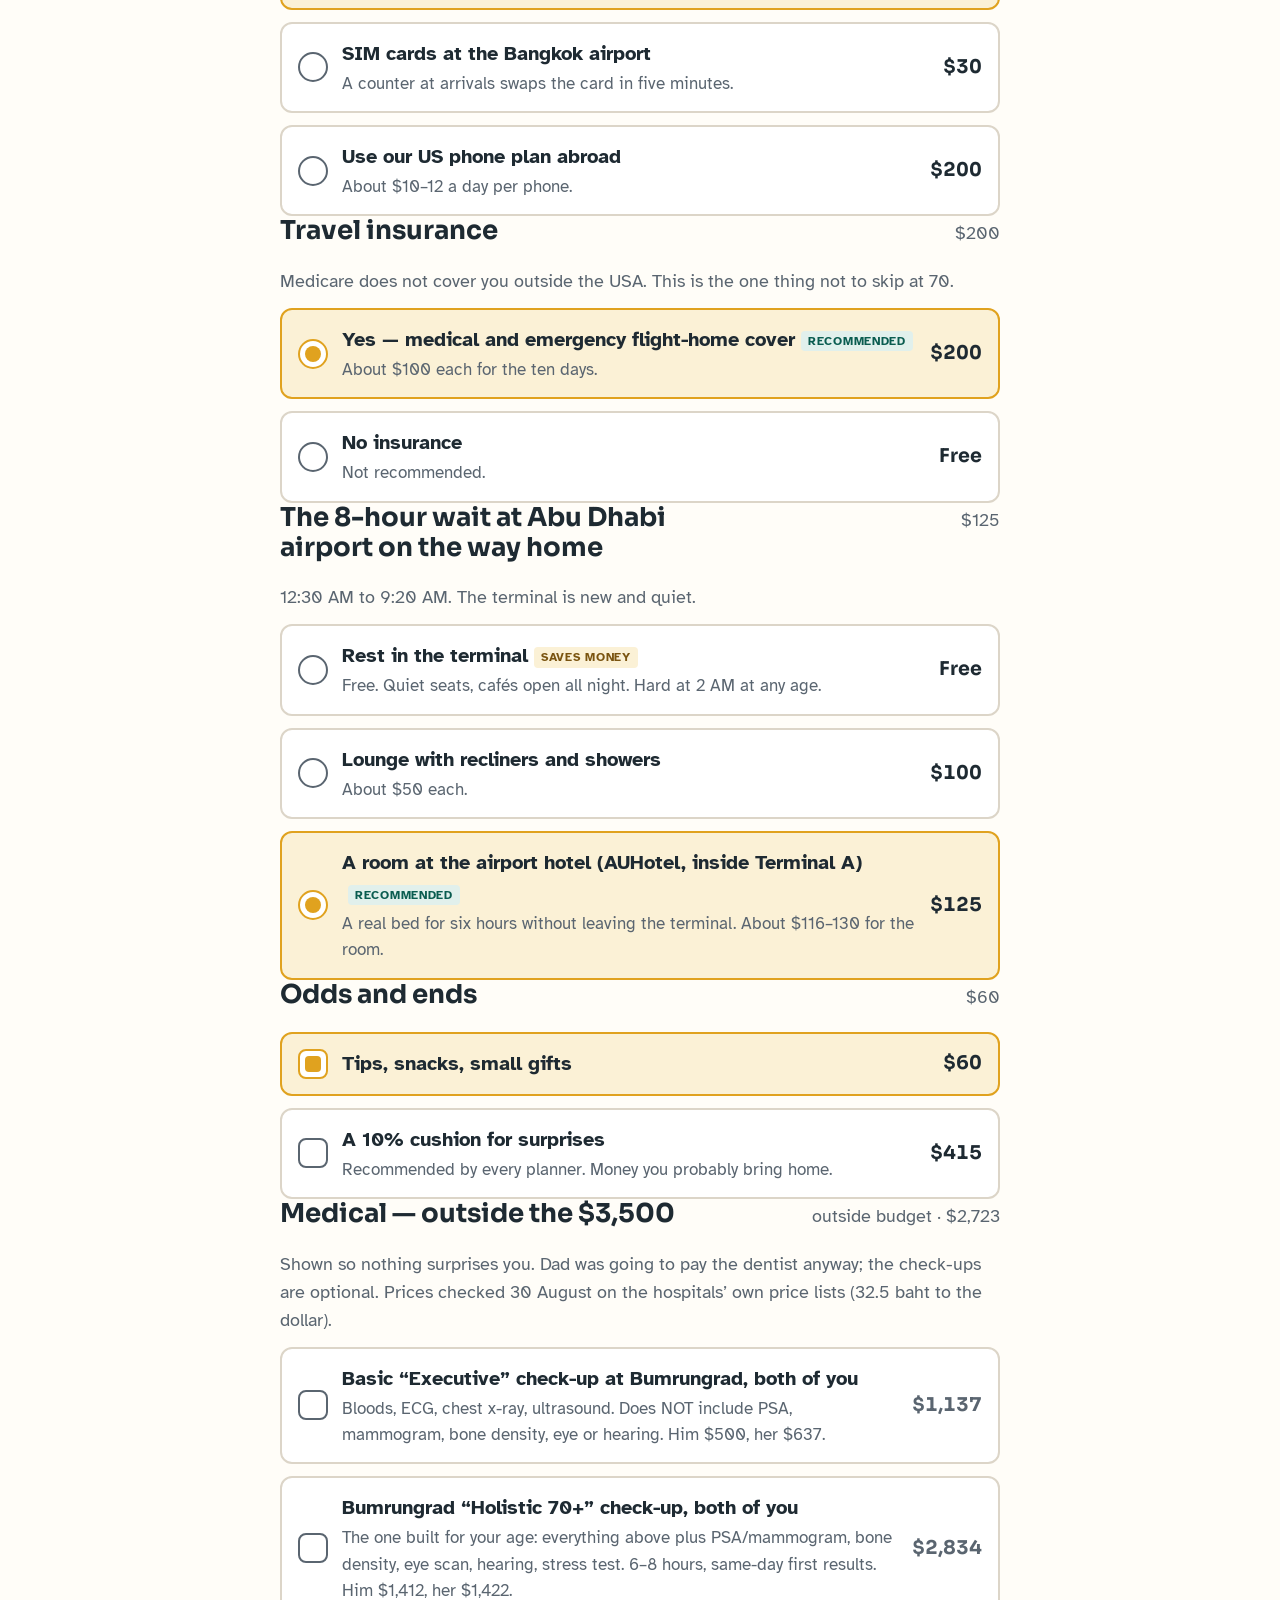
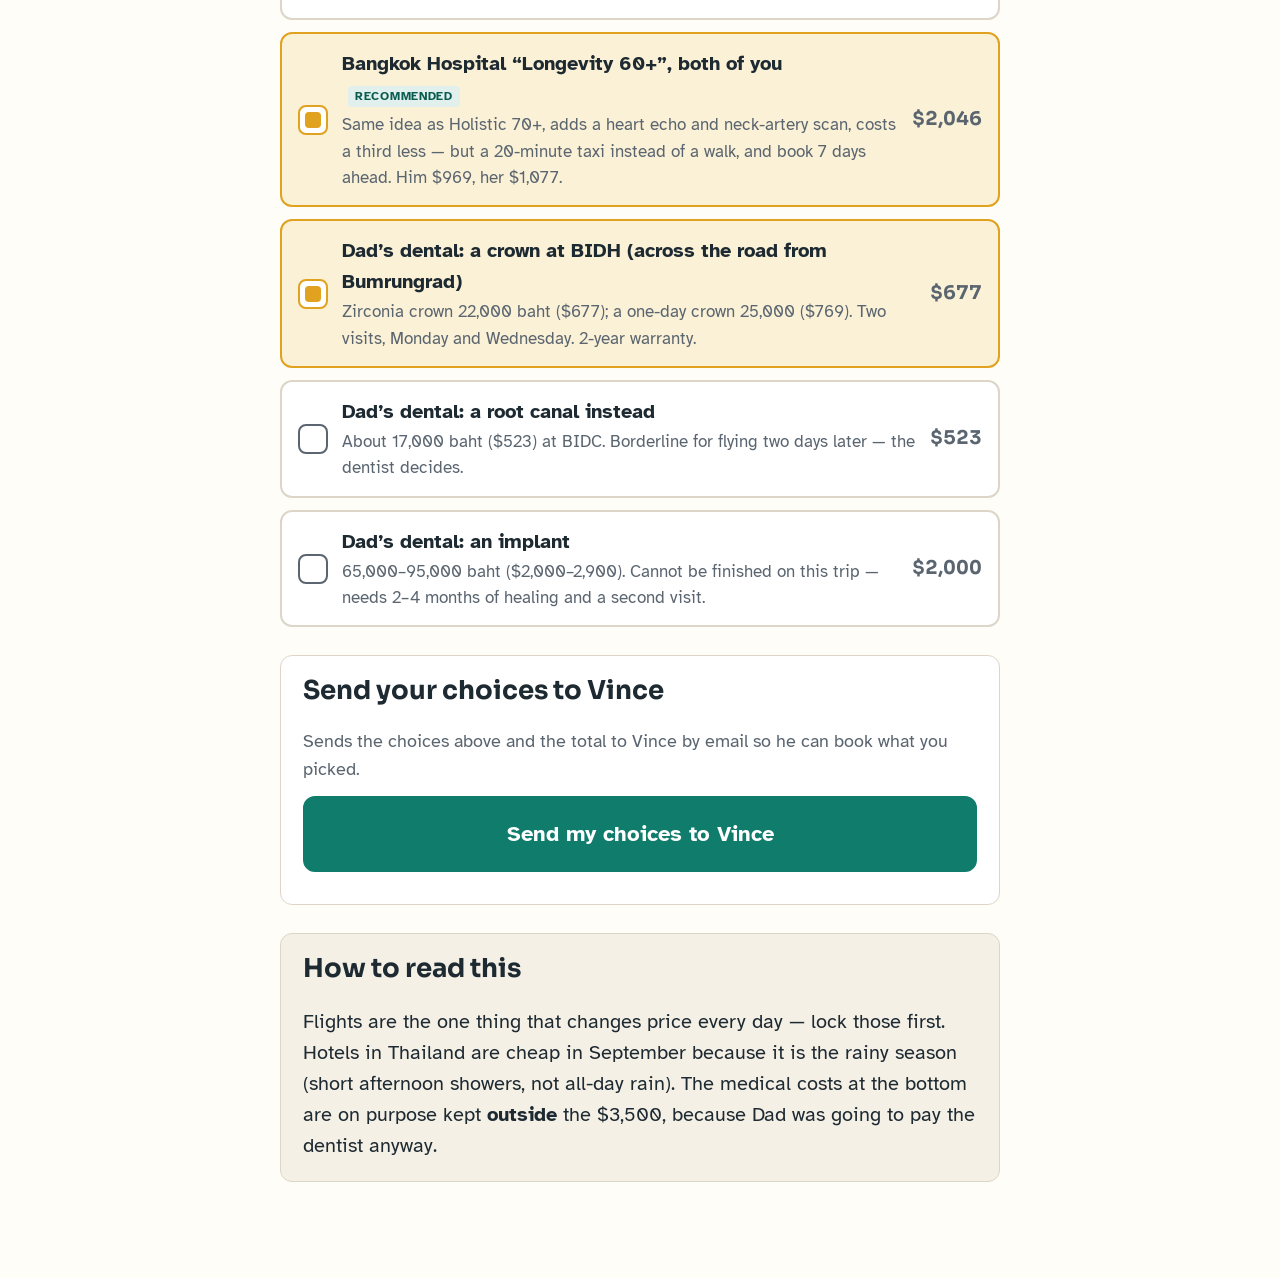
==== commit 2309086e: "Chiang Mai research: hotels with elevators, ENP price, Doi Suthep funicular" ====
--- a/costs.html
+++ b/costs.html
@@ -82,10 +82,10 @@
     o: [ { id: 'doubletree', l: 'DoubleTree by Hilton Ploenchit', s: '5-star, pool, rated 4.8. Ten-minute walk to the hospital and dentist; next to the Skytrain.', p: 283, tag: 'rec' },
          { id: 'eastin', l: 'Eastin Grand Sathorn', s: '5-star, rated 4.7 by 8,000 guests, on a Skytrain station; 20 minutes to the hospital.', p: 264 },
          { id: 'vince', l: 'Vince Hotel Pratunam', s: '4-star, rated 4.7 by 7,800 guests. Market district; 15-minute taxi to the hospital.', p: 175, tag: 'frugal' } ] },
-  { id: 'cnx', title: 'Chiang Mai hotel · 2 nights', help: 'The Old City is flat and walkable; all three are inside or beside it.', mode: 'one',
-    o: [ { id: 'vijit', l: 'THEE Vijit Lanna', s: '4-star, rated 4.7, one minute from the old city gate.', p: 139, tag: 'rec' },
-         { id: 'u', l: 'U Chiang Mai', s: '4-star, rated 4.8, on the Night Bazaar, courtyard pool, all-day breakfast.', p: 207 },
-         { id: 'pastell', l: 'Pastell Oldtown', s: '4-star, rated 4.7, ten minutes’ walk from the main temple.', p: 99, tag: 'frugal' } ] },
+  { id: 'cnx', title: 'Chiang Mai hotel · 2 nights', help: 'The Old City is flat and walkable. Both of these have an elevator — many small Chiang Mai hotels do not.', mode: 'one',
+    o: [ { id: 'vijit', l: 'THEE Vijit Lanna', s: '4-star, elevator, two pools, one minute from the old city gate. Sends a car to the airport for about $11.', p: 139, tag: 'rec' },
+         { id: 'melia', l: 'Meliá Chiang Mai', s: '5-star, Booking.com 9.0 from 980 guests, elevator, quiet rooms, rooftop pool. On the river edge of town.', p: 224 },
+         { id: 'u', l: 'U Chiang Mai', s: '4-star, rated 9.4, on the Night Bazaar, courtyard pool, all-day breakfast. Elevator not confirmed.', p: 207 } ] },
   { id: 'food', title: 'Food, six days', help: 'A sit-down Thai restaurant with air conditioning is about $8–12 a person; a famous street stall is $2–4. Hotel breakfast is usually included.', mode: 'one',
     o: [ { id: 'mixfood', l: 'A mix — stalls at lunch, restaurants at dinner', s: 'About $40 a day for both.', p: 240, tag: 'rec' },
          { id: 'ac', l: 'Mostly restaurants with air conditioning', s: 'About $60 a day for both.', p: 360 },
@@ -98,10 +98,10 @@
          { id: 'floating', l: 'Half-day floating-market tour', s: 'Hotel pick-up, boat ride, back by lunch.', p: 60 },
          { id: 'massage', l: 'Thai massage, one hour each', s: 'Everywhere; the hotel can send you to a clean one.', p: 30, on: true } ] },
   { id: 'cnxdo', title: 'Things to do in Chiang Mai', help: 'One main thing per day is plenty.', mode: 'many',
-    o: [ { id: 'suthep', l: 'Doi Suthep mountain temple with a driver', s: 'Half-day private car, waits while you visit. Cable car up if you skip the steps.', p: 40, on: true },
-         { id: 'elephants', l: 'Elephant Nature Park, half day', s: 'Hotel pick-up, feed and walk with rescued elephants. No riding. Can be muddy.', p: 140, on: true },
+    o: [ { id: 'suthep', l: 'Doi Suthep mountain temple with a driver', s: 'Private car up and back (about $25), waits while you visit. The cable car up the last stretch is 60 cents, so no 306 steps. Go at 7 AM before the clouds.', p: 30, on: true },
+         { id: 'elephants', l: 'Elephant Nature Park, half-day morning', s: 'Hotel pick-up 7:30, feed and walk slowly beside rescued elephants on a flat path. No riding, no bathing. $77 each.', p: 154, on: true },
          { id: 'cooking', l: 'Thai cooking class, 3 hours', s: 'Market visit, then cook four dishes and eat them.', p: 60 },
-         { id: 'cnxmassage', l: 'Massage at a women’s training centre', s: 'Chiang Mai is famous for it.', p: 25, on: true } ] },
+         { id: 'cnxmassage', l: 'Thai massage, one hour each', s: 'Chiang Mai is famous for it; about $12 each at a clean, well-reviewed place.', p: 25, on: true } ] },
   { id: 'auh', title: 'The Abu Dhabi day', help: 'Only if you take the stopover. The mosque is free.', mode: 'many',
     o: [ { id: 'louvre', l: 'Louvre Abu Dhabi tickets', s: 'Air-conditioned, two hours, open until 8:30 PM Saturday — the cool end of the day.', p: 34, on: true },
          { id: 'qasr', l: 'Qasr Al Watan palace tickets', s: 'The presidential palace. Gold and marble; air-conditioned.', p: 36, on: true },
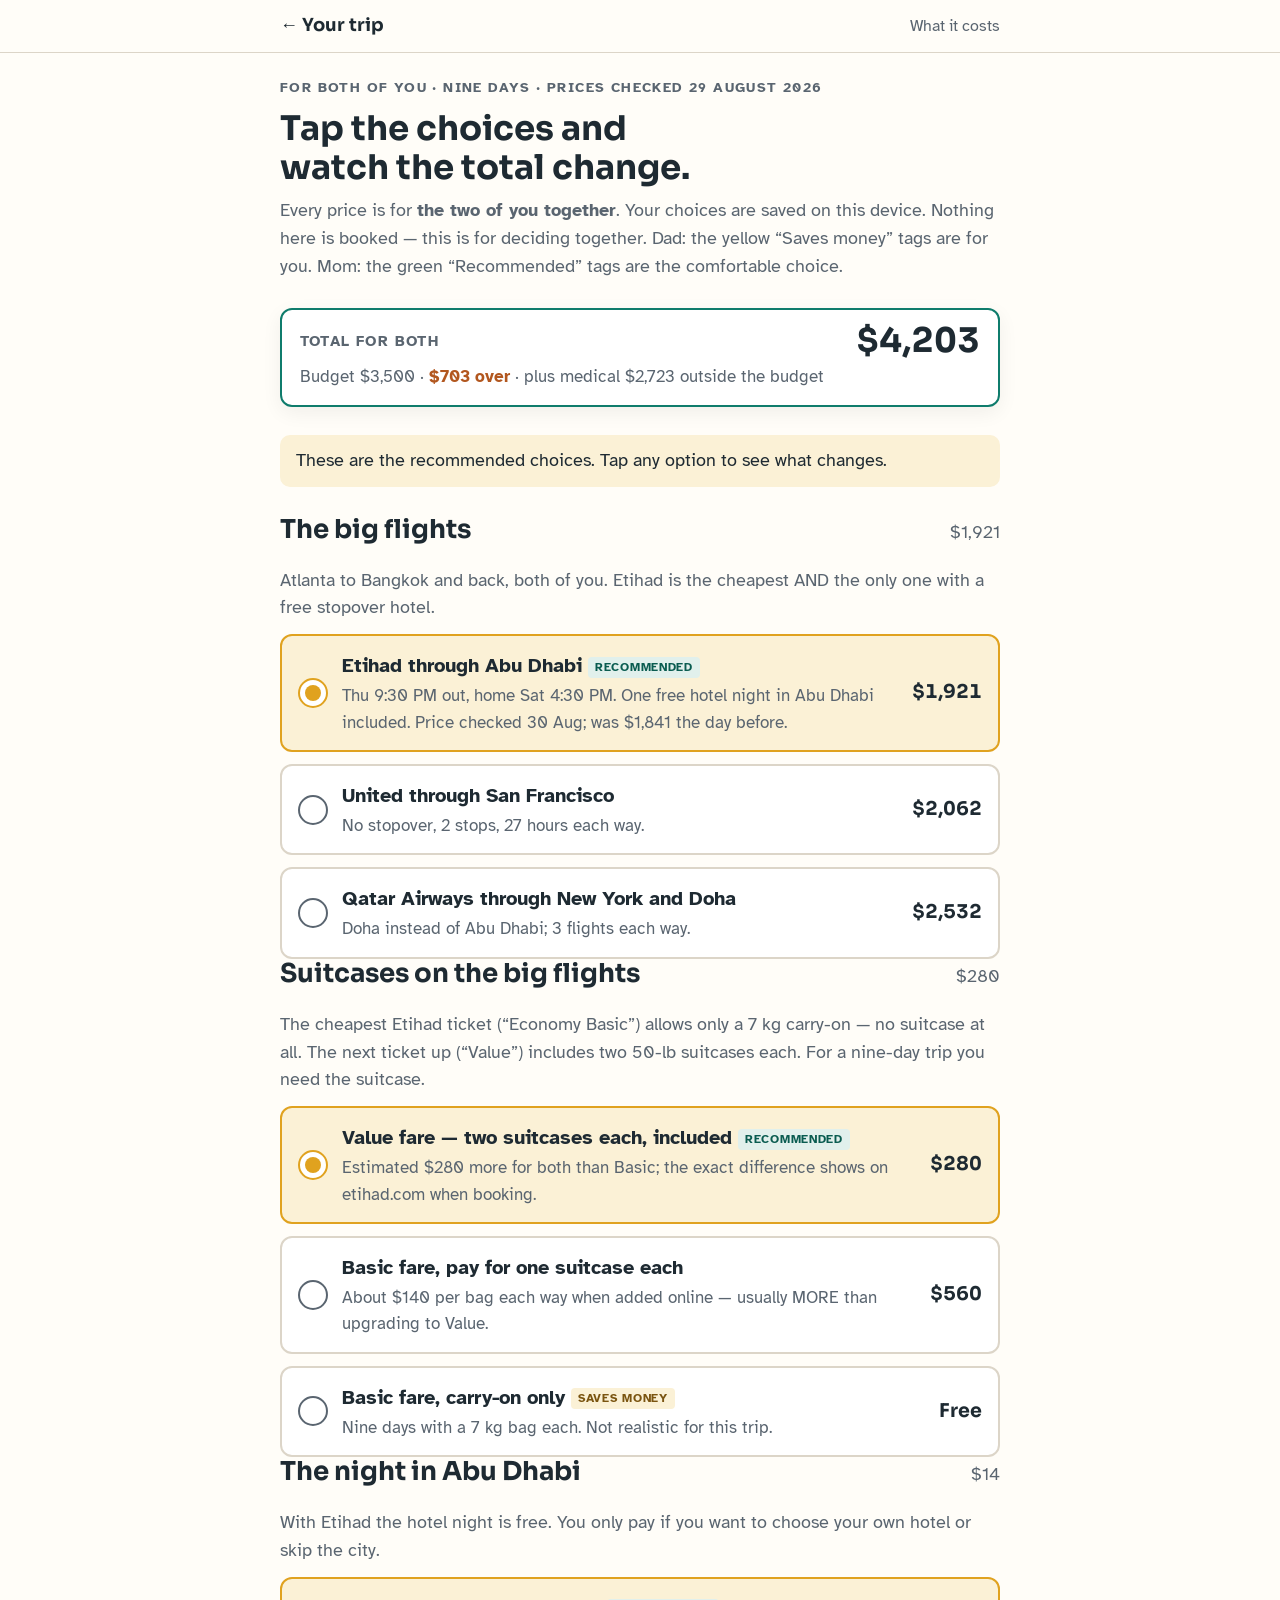
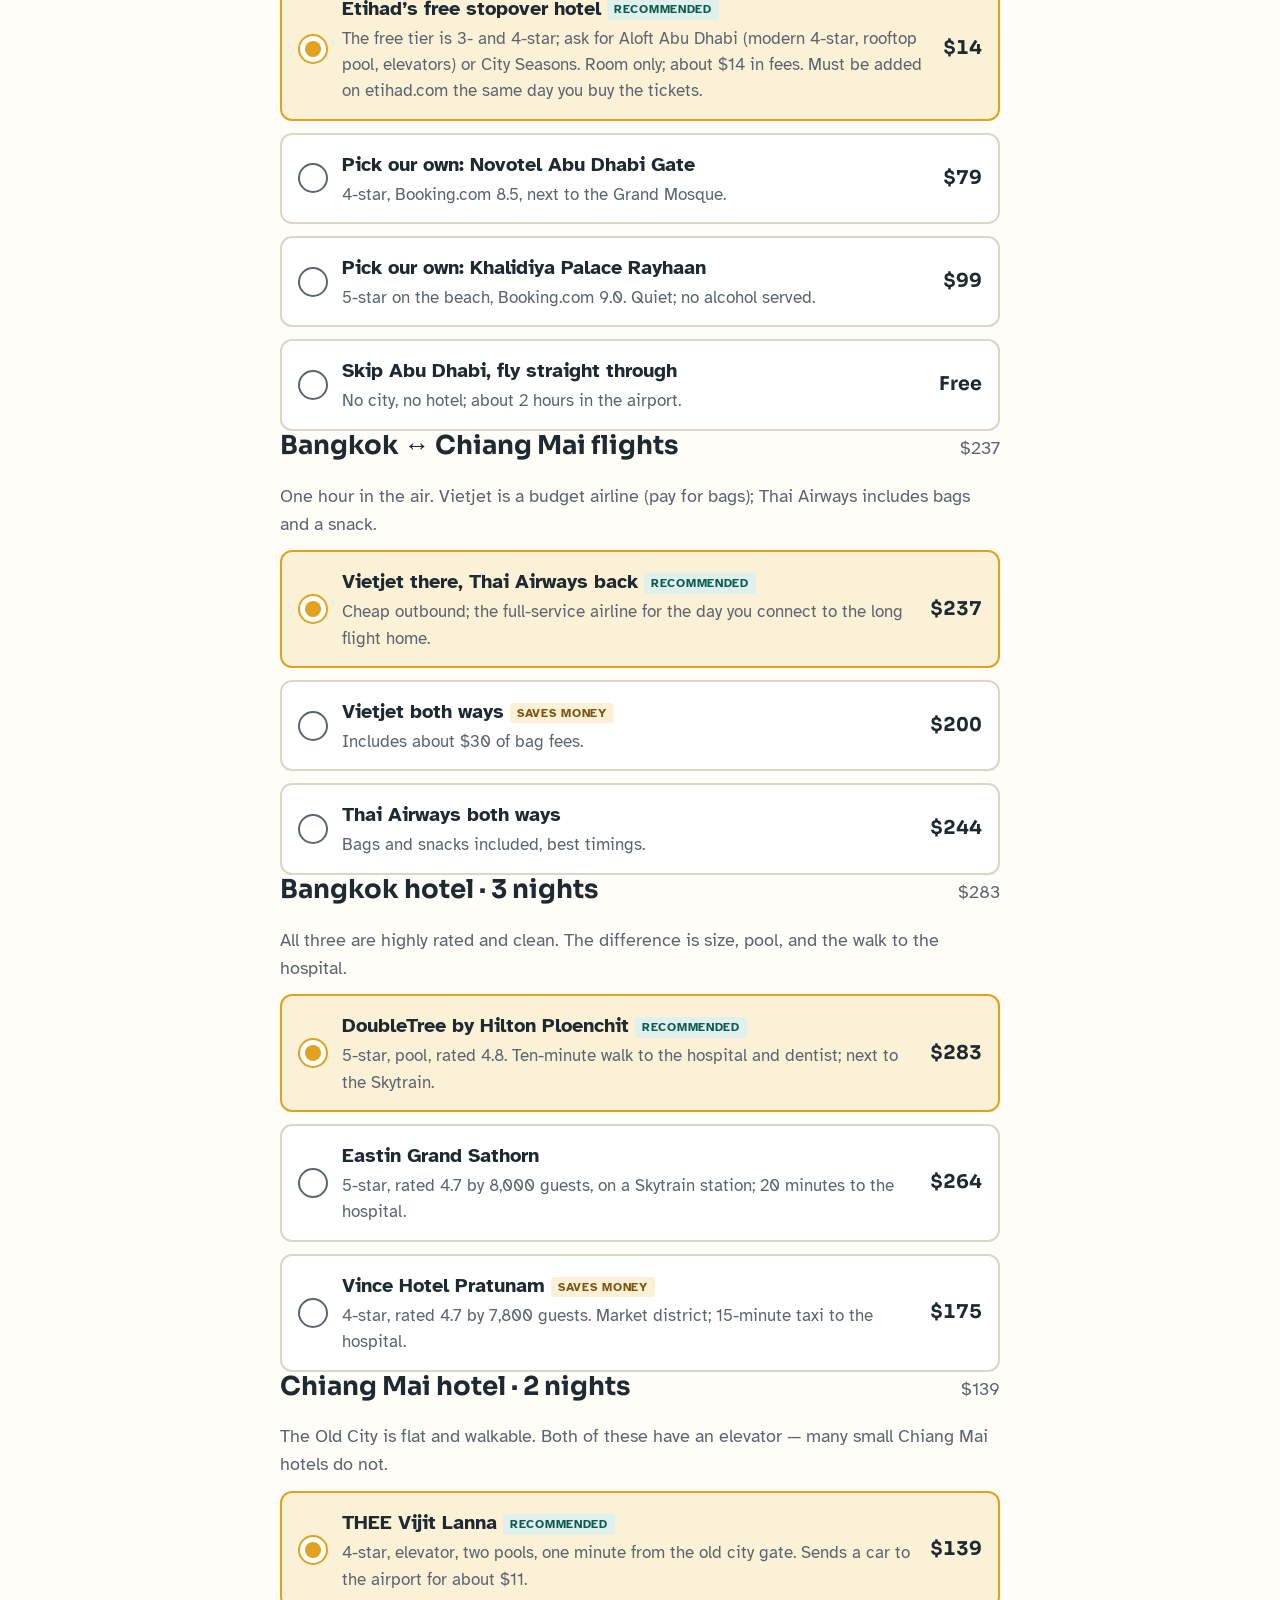
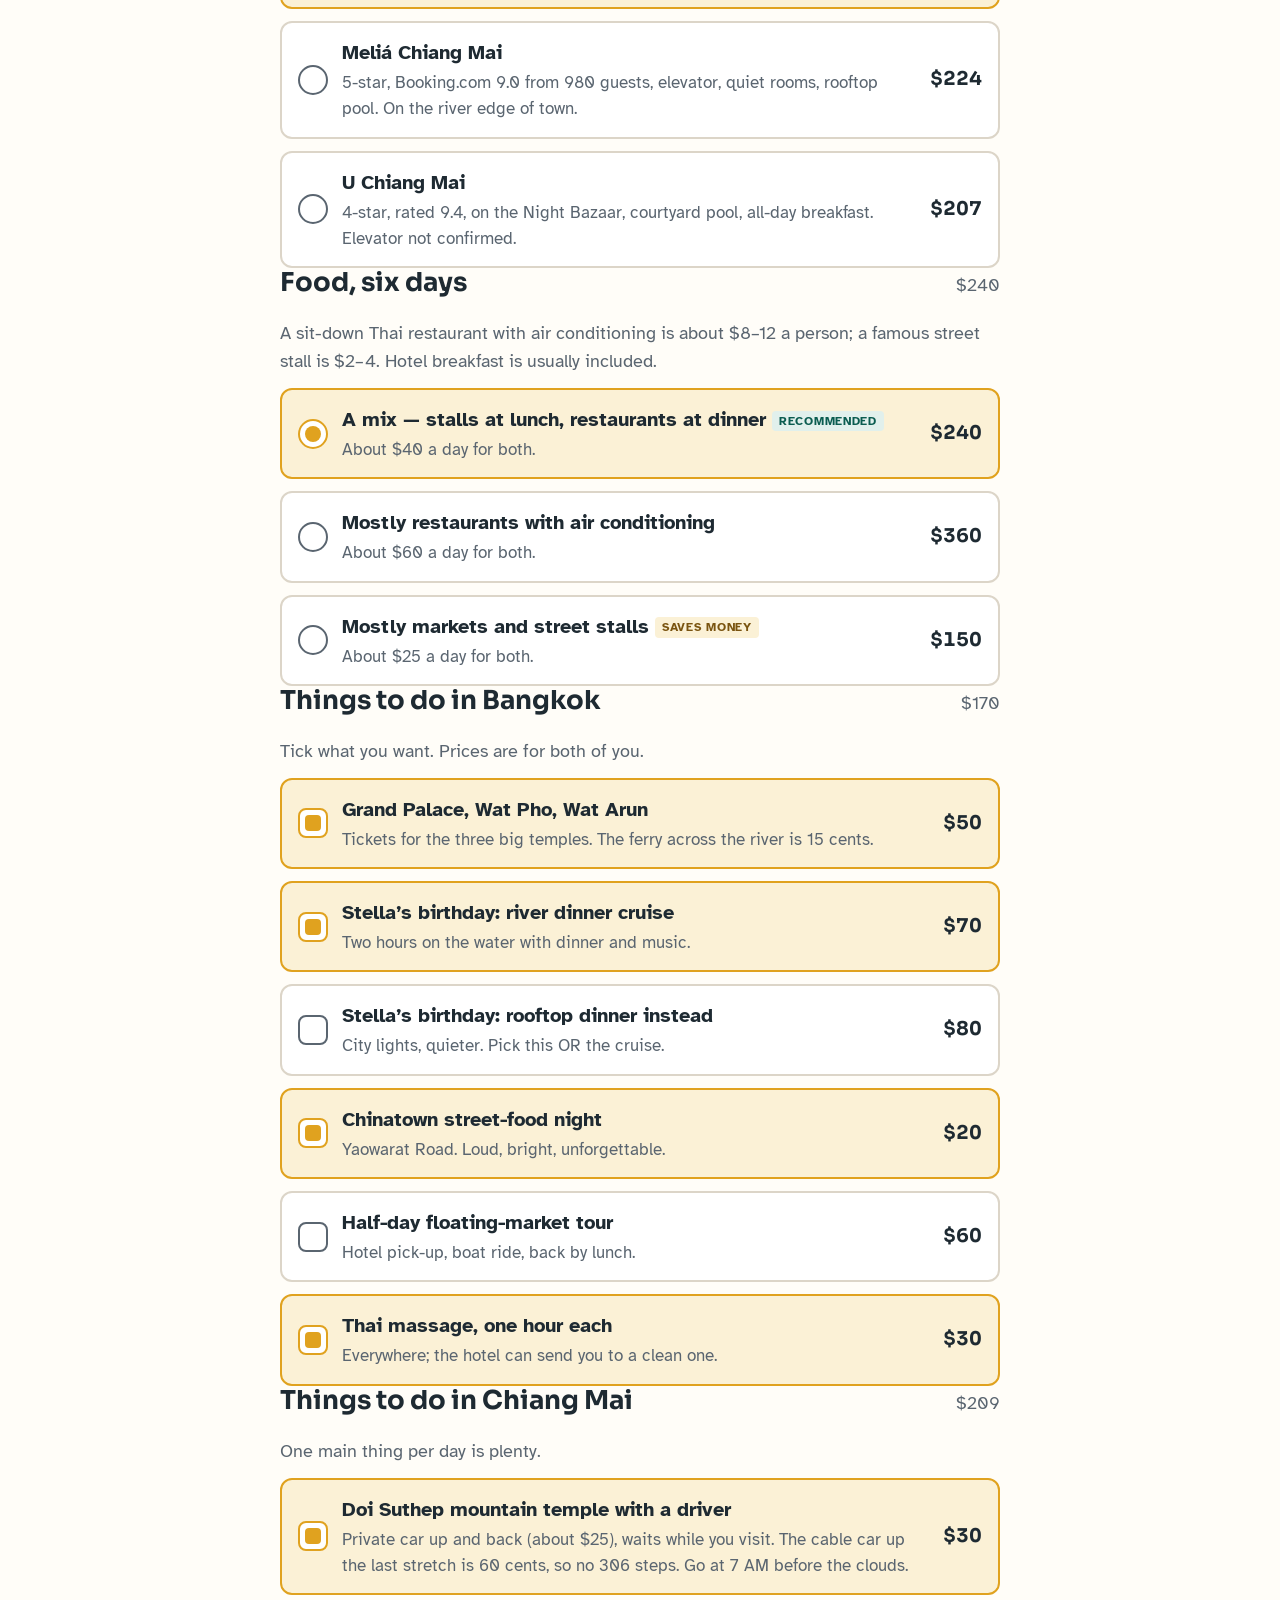
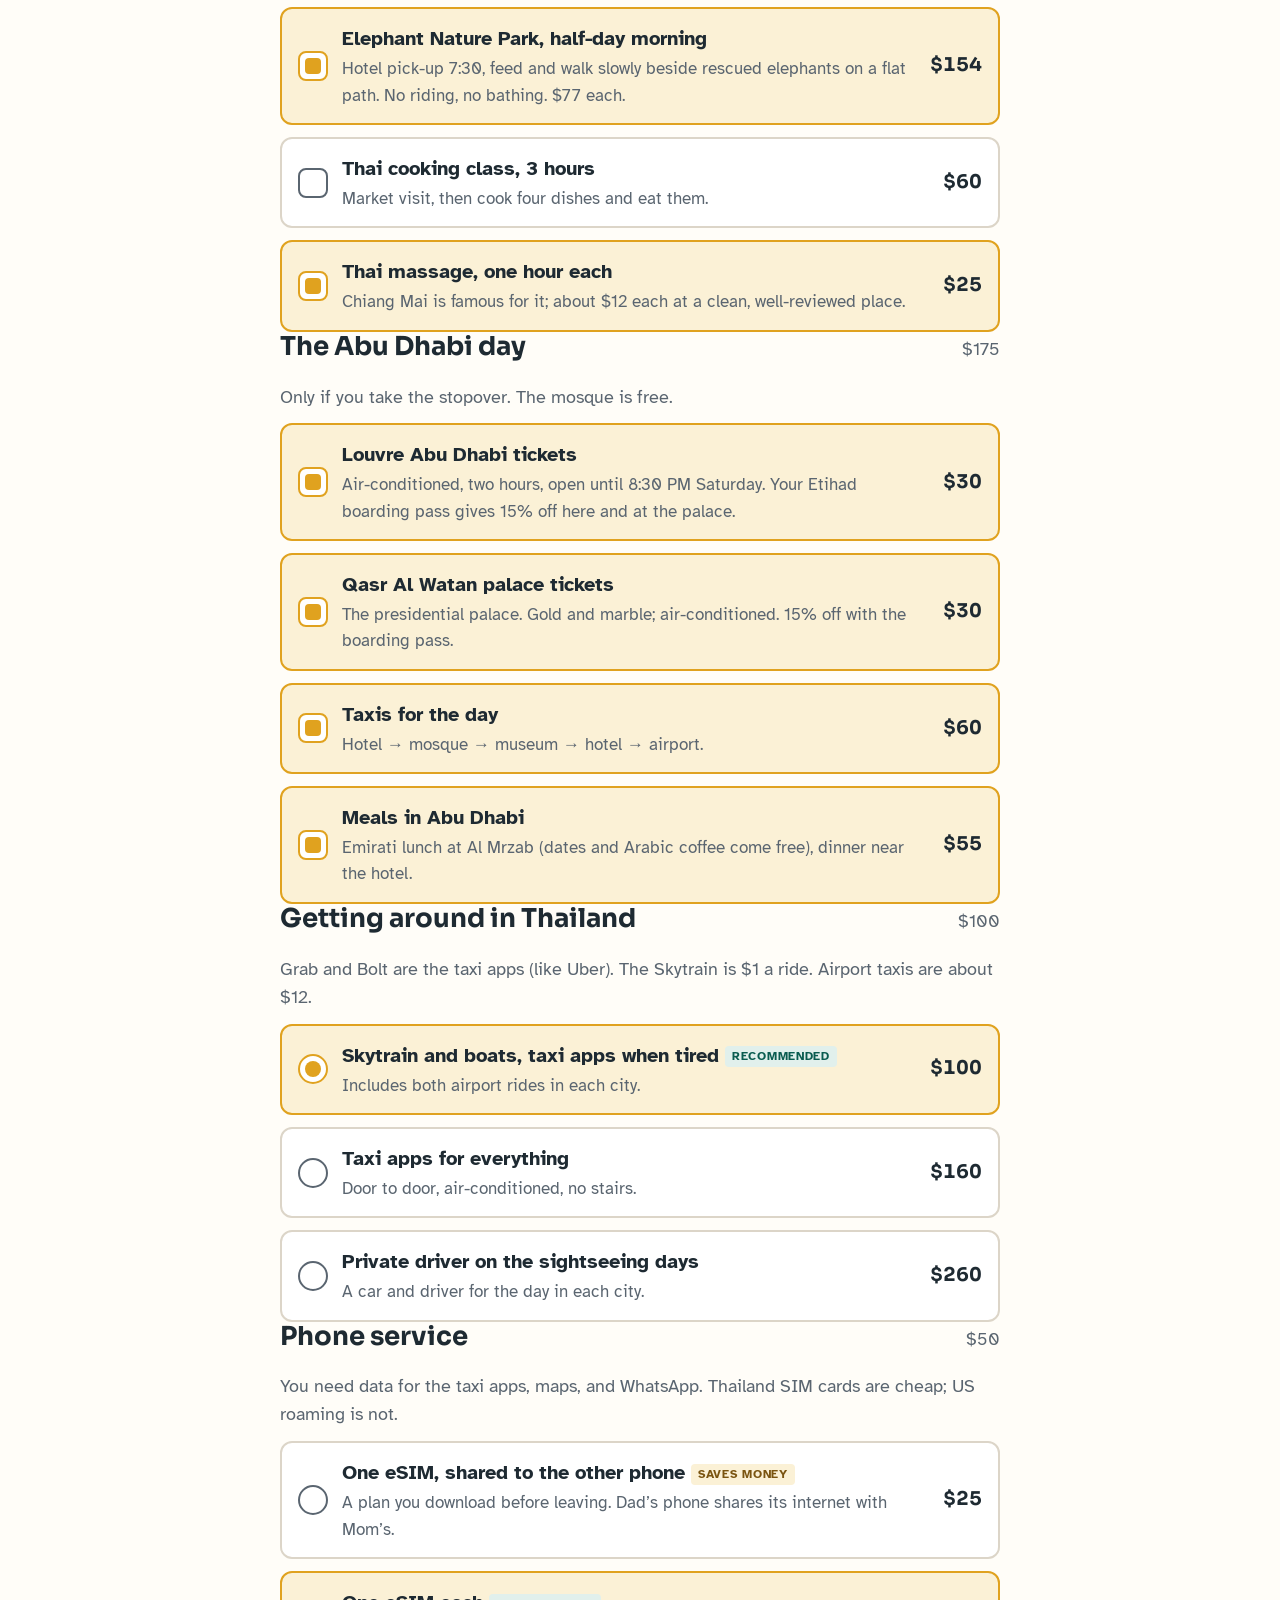
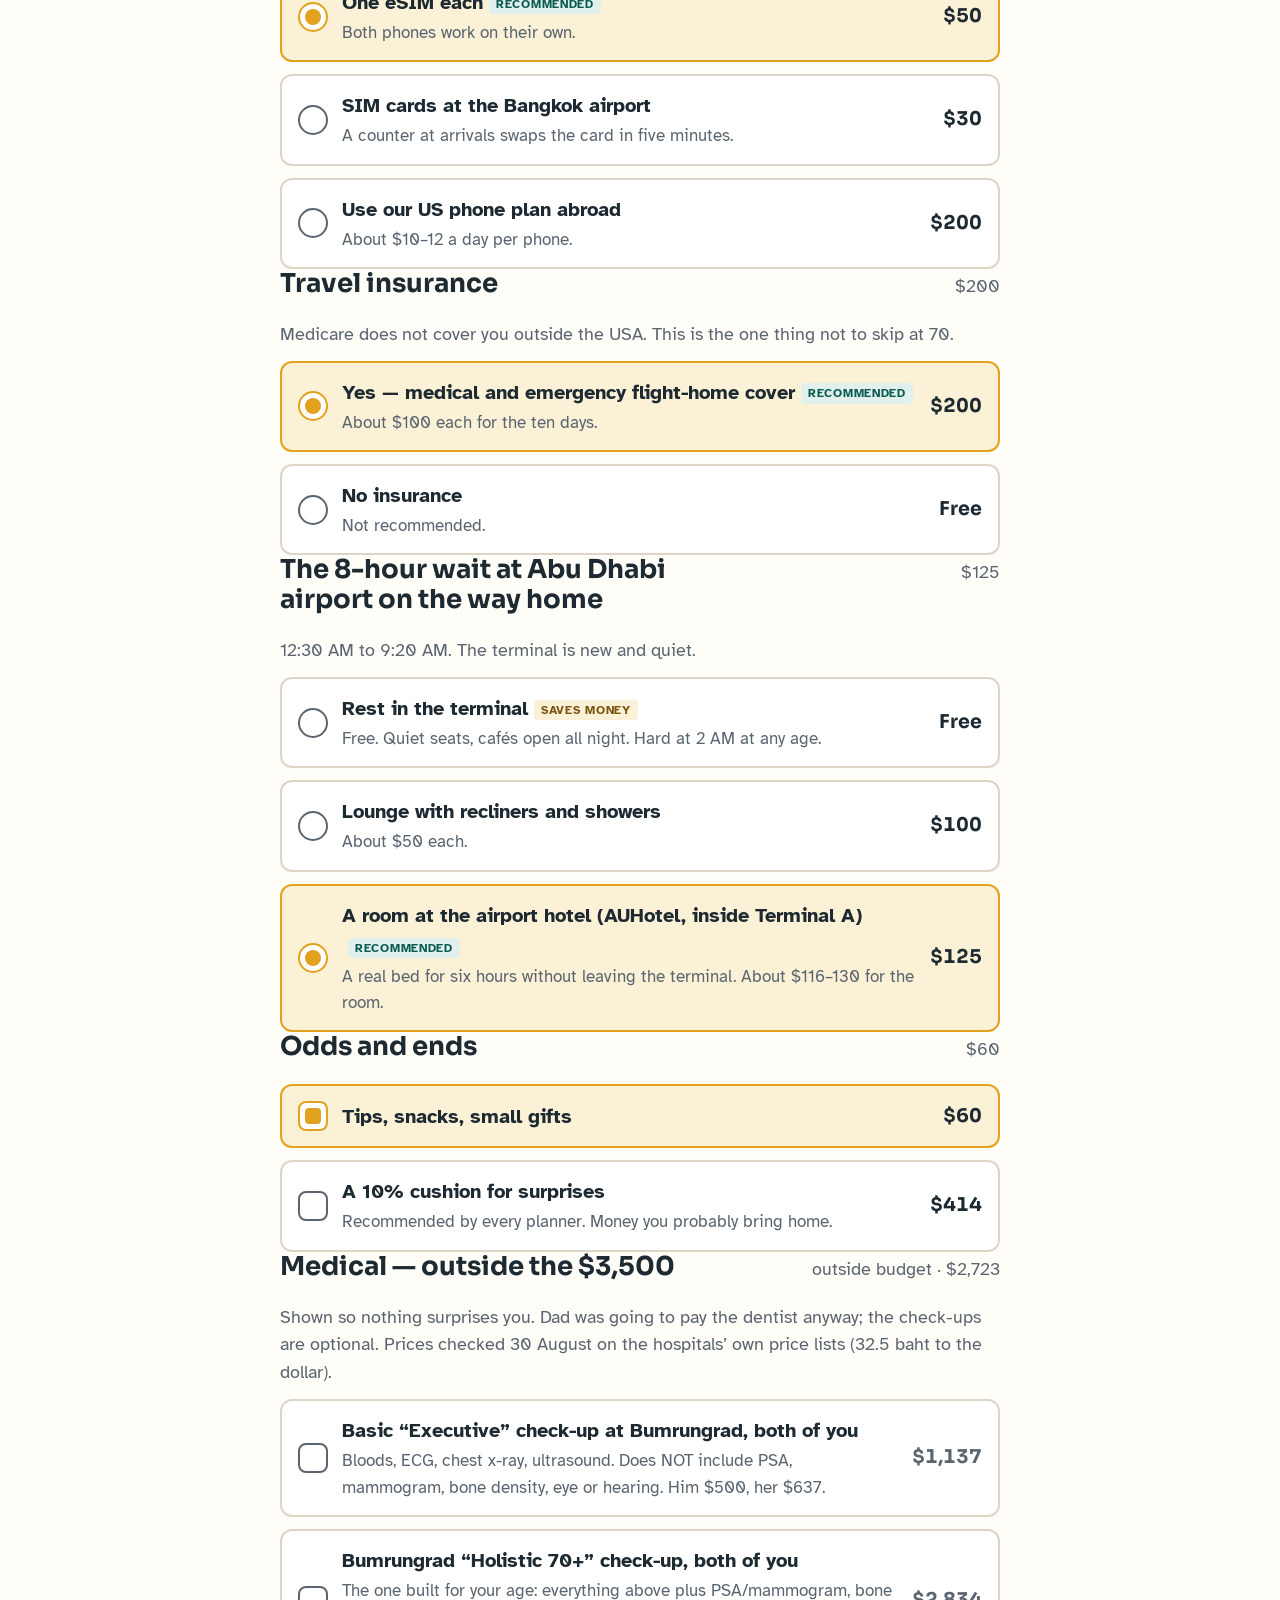
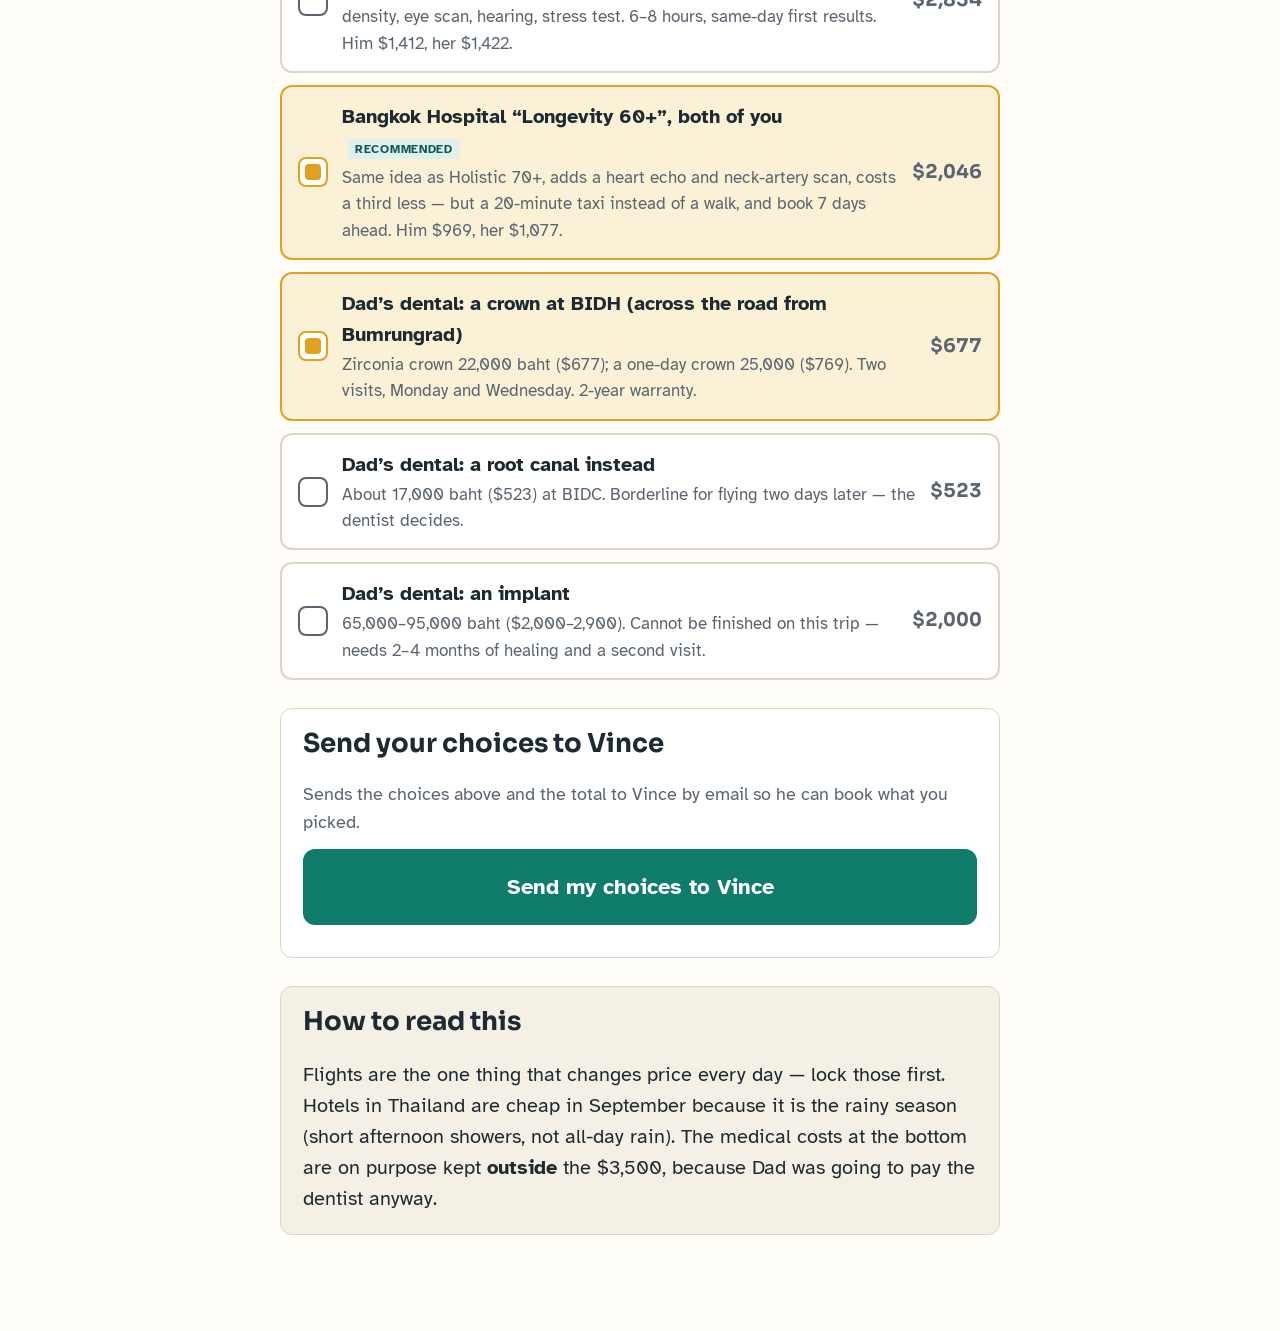
==== commit 0a90e599: "Stopover: free tier is 3-4 star; Abu Dhabi Pass discounts" ====
--- a/costs.html
+++ b/costs.html
@@ -70,7 +70,7 @@
          { id: 'paybag', l: 'Basic fare, pay for one suitcase each', s: 'About $140 per bag each way when added online — usually MORE than upgrading to Value.', p: 560 },
          { id: 'carryon', l: 'Basic fare, carry-on only', s: 'Nine days with a 7 kg bag each. Not realistic for this trip.', p: 0, tag: 'frugal' } ] },
   { id: 'stopover', title: 'The night in Abu Dhabi', help: 'With Etihad the hotel night is free. You only pay if you want to choose your own hotel or skip the city.', mode: 'one',
-    o: [ { id: 'free', l: 'Etihad’s free stopover hotel', s: 'Ask for Park Rotana (5-star) or Pearl Rotana (4-star) from their list. Room only; about $14 in fees. Must be added on etihad.com when buying the tickets.', p: 14, tag: 'rec' },
+    o: [ { id: 'free', l: 'Etihad’s free stopover hotel', s: 'The free tier is 3- and 4-star; ask for Aloft Abu Dhabi (modern 4-star, rooftop pool, elevators) or City Seasons. Room only; about $14 in fees. Must be added on etihad.com the same day you buy the tickets.', p: 14, tag: 'rec' },
          { id: 'novotel', l: 'Pick our own: Novotel Abu Dhabi Gate', s: '4-star, Booking.com 8.5, next to the Grand Mosque.', p: 79 },
          { id: 'rayhaan', l: 'Pick our own: Khalidiya Palace Rayhaan', s: '5-star on the beach, Booking.com 9.0. Quiet; no alcohol served.', p: 99 },
          { id: 'skip', l: 'Skip Abu Dhabi, fly straight through', s: 'No city, no hotel; about 2 hours in the airport.', p: 0 } ] },
@@ -103,8 +103,8 @@
          { id: 'cooking', l: 'Thai cooking class, 3 hours', s: 'Market visit, then cook four dishes and eat them.', p: 60 },
          { id: 'cnxmassage', l: 'Thai massage, one hour each', s: 'Chiang Mai is famous for it; about $12 each at a clean, well-reviewed place.', p: 25, on: true } ] },
   { id: 'auh', title: 'The Abu Dhabi day', help: 'Only if you take the stopover. The mosque is free.', mode: 'many',
-    o: [ { id: 'louvre', l: 'Louvre Abu Dhabi tickets', s: 'Air-conditioned, two hours, open until 8:30 PM Saturday — the cool end of the day.', p: 34, on: true },
-         { id: 'qasr', l: 'Qasr Al Watan palace tickets', s: 'The presidential palace. Gold and marble; air-conditioned.', p: 36, on: true },
+    o: [ { id: 'louvre', l: 'Louvre Abu Dhabi tickets', s: 'Air-conditioned, two hours, open until 8:30 PM Saturday. Your Etihad boarding pass gives 15% off here and at the palace.', p: 30, on: true },
+         { id: 'qasr', l: 'Qasr Al Watan palace tickets', s: 'The presidential palace. Gold and marble; air-conditioned. 15% off with the boarding pass.', p: 30, on: true },
          { id: 'auhtaxi', l: 'Taxis for the day', s: 'Hotel → mosque → museum → hotel → airport.', p: 60, on: true },
          { id: 'auhfood', l: 'Meals in Abu Dhabi', s: 'Emirati lunch at Al Mrzab (dates and Arabic coffee come free), dinner near the hotel.', p: 55, on: true } ] },
   { id: 'transport', title: 'Getting around in Thailand', help: 'Grab and Bolt are the taxi apps (like Uber). The Skytrain is $1 a ride. Airport taxis are about $12.', mode: 'one',
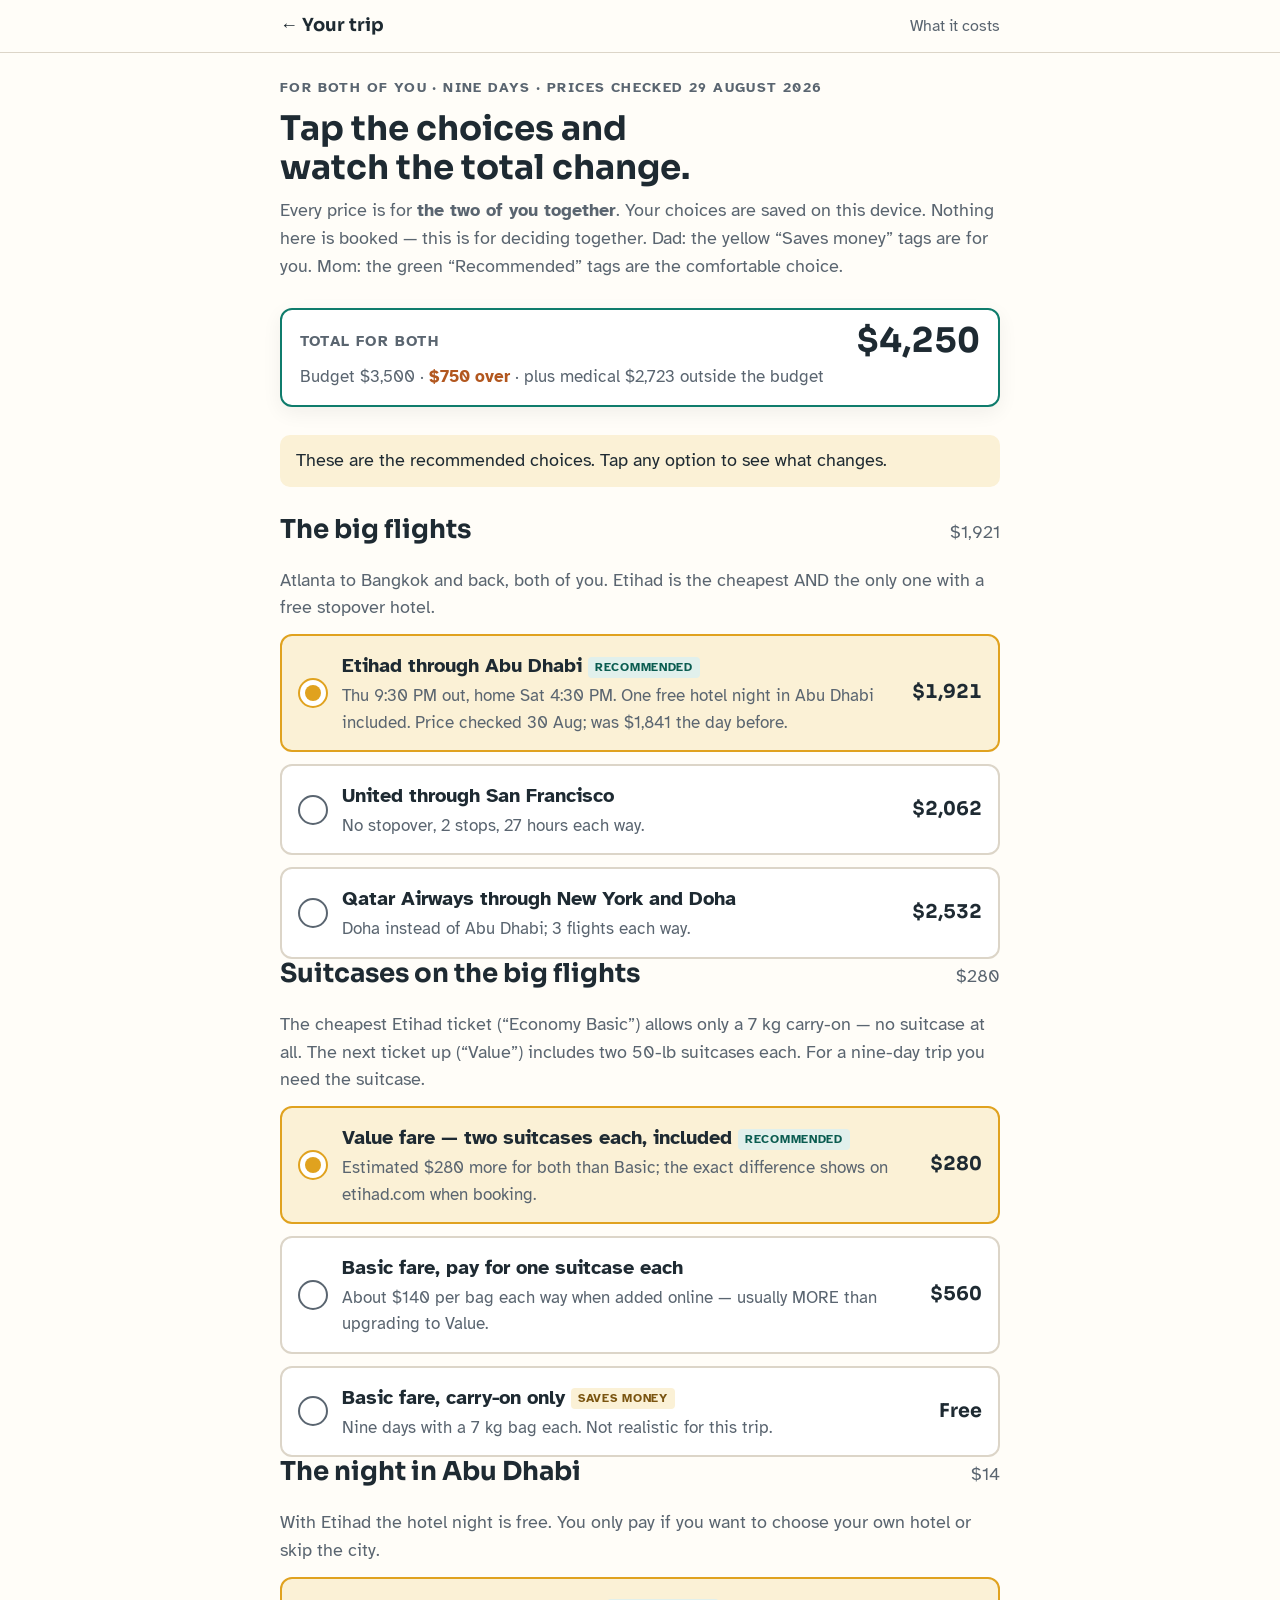
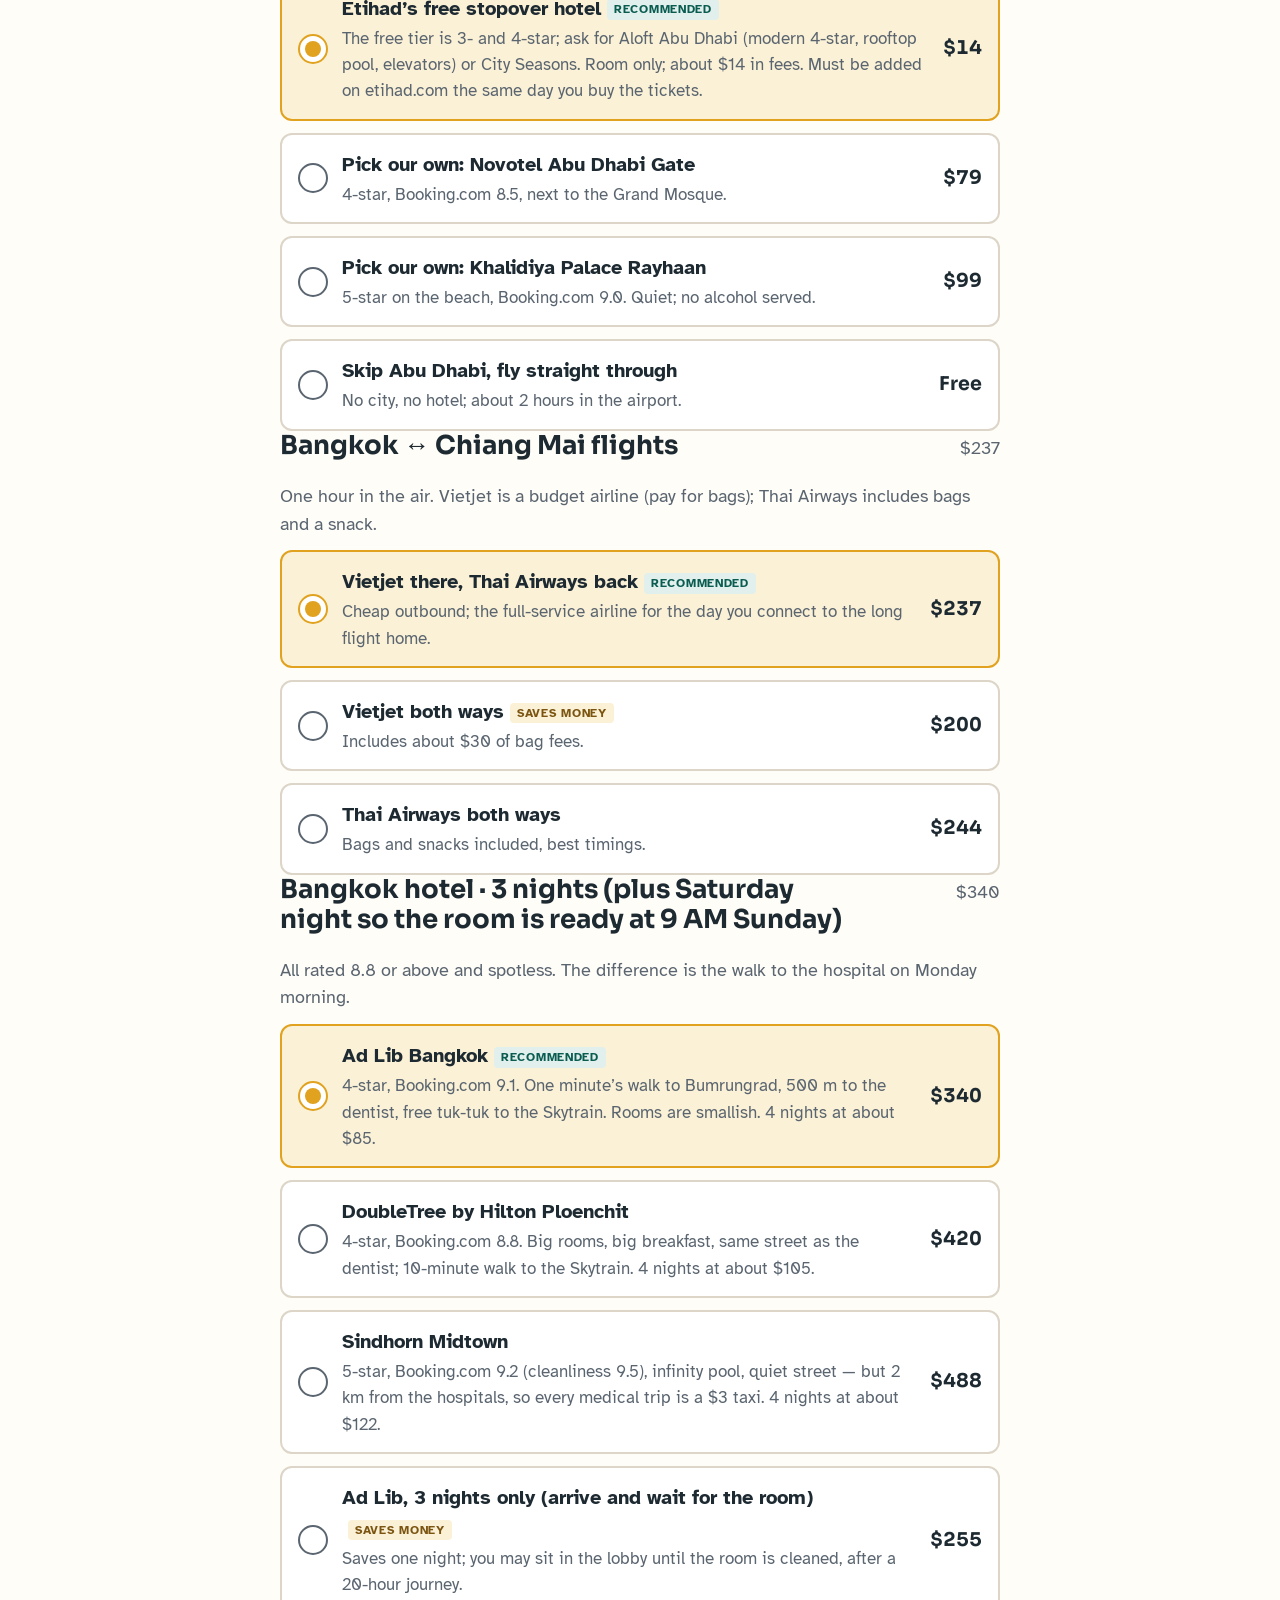
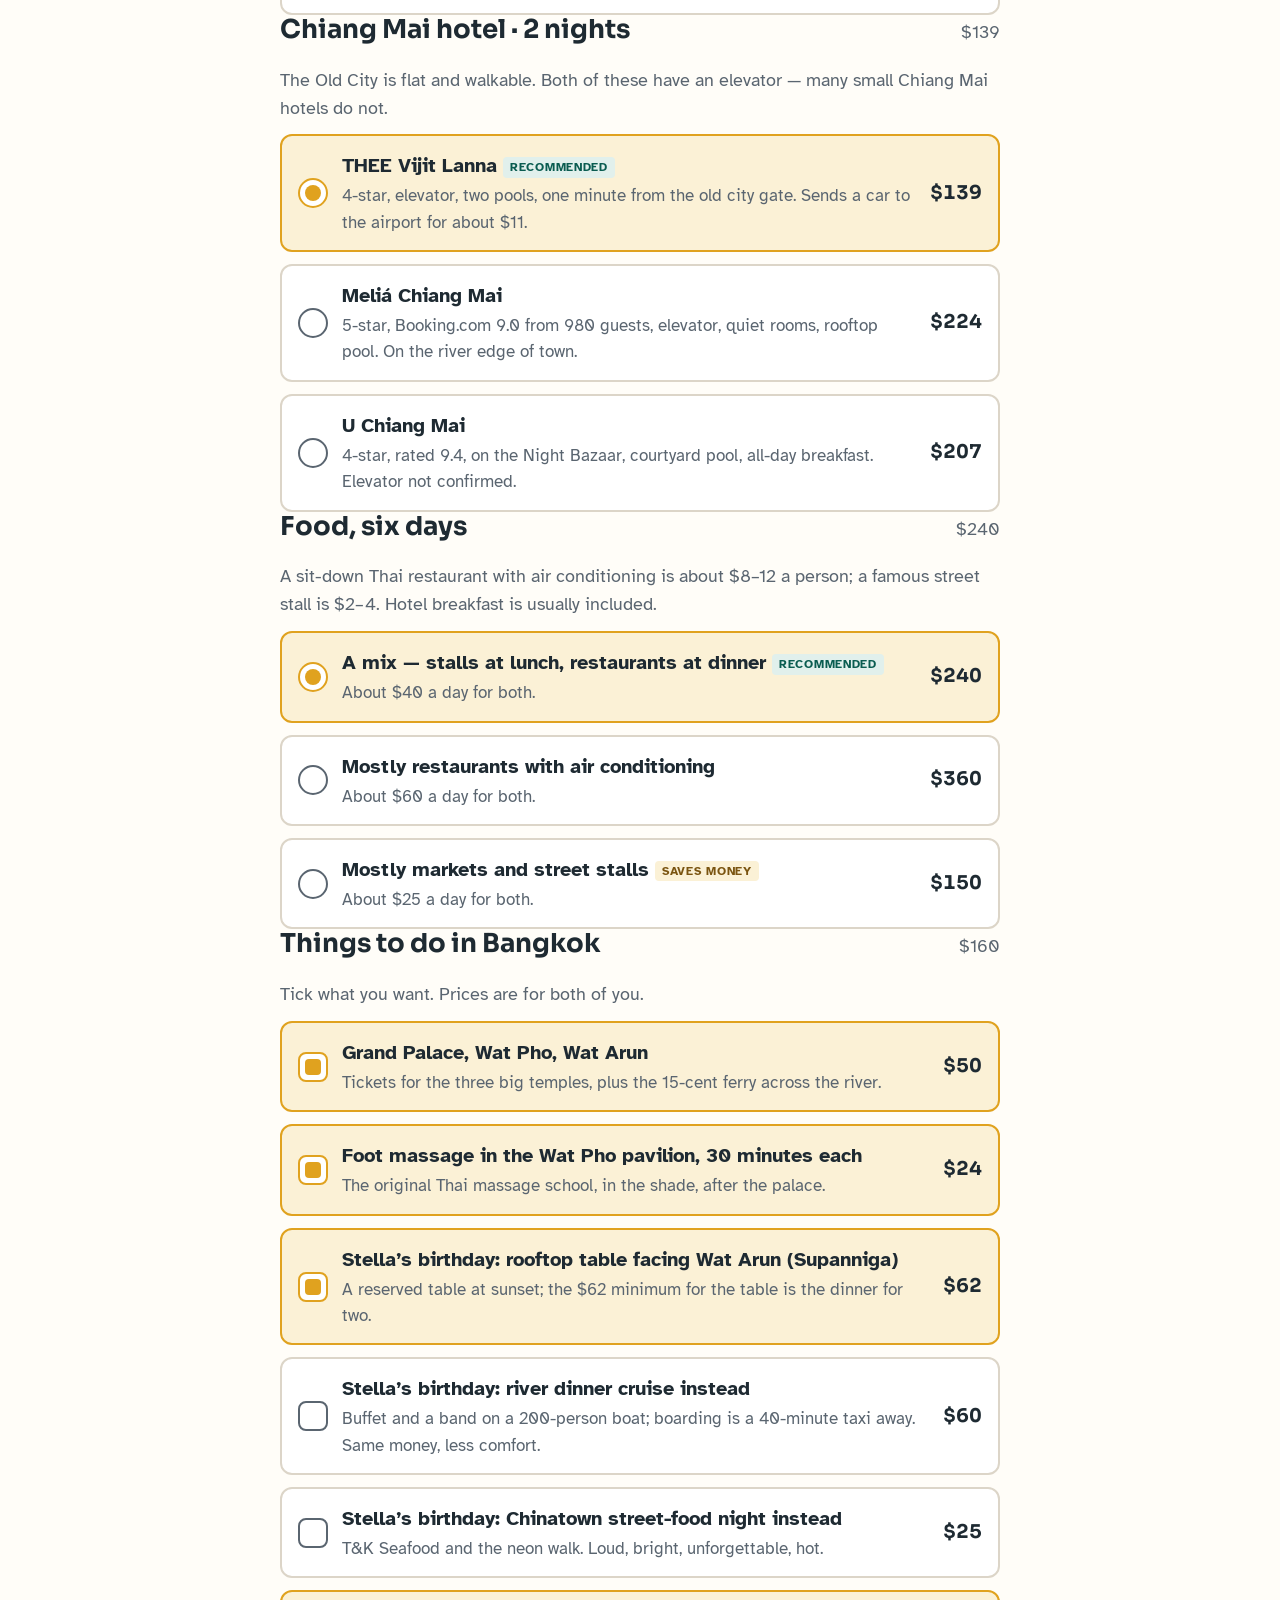
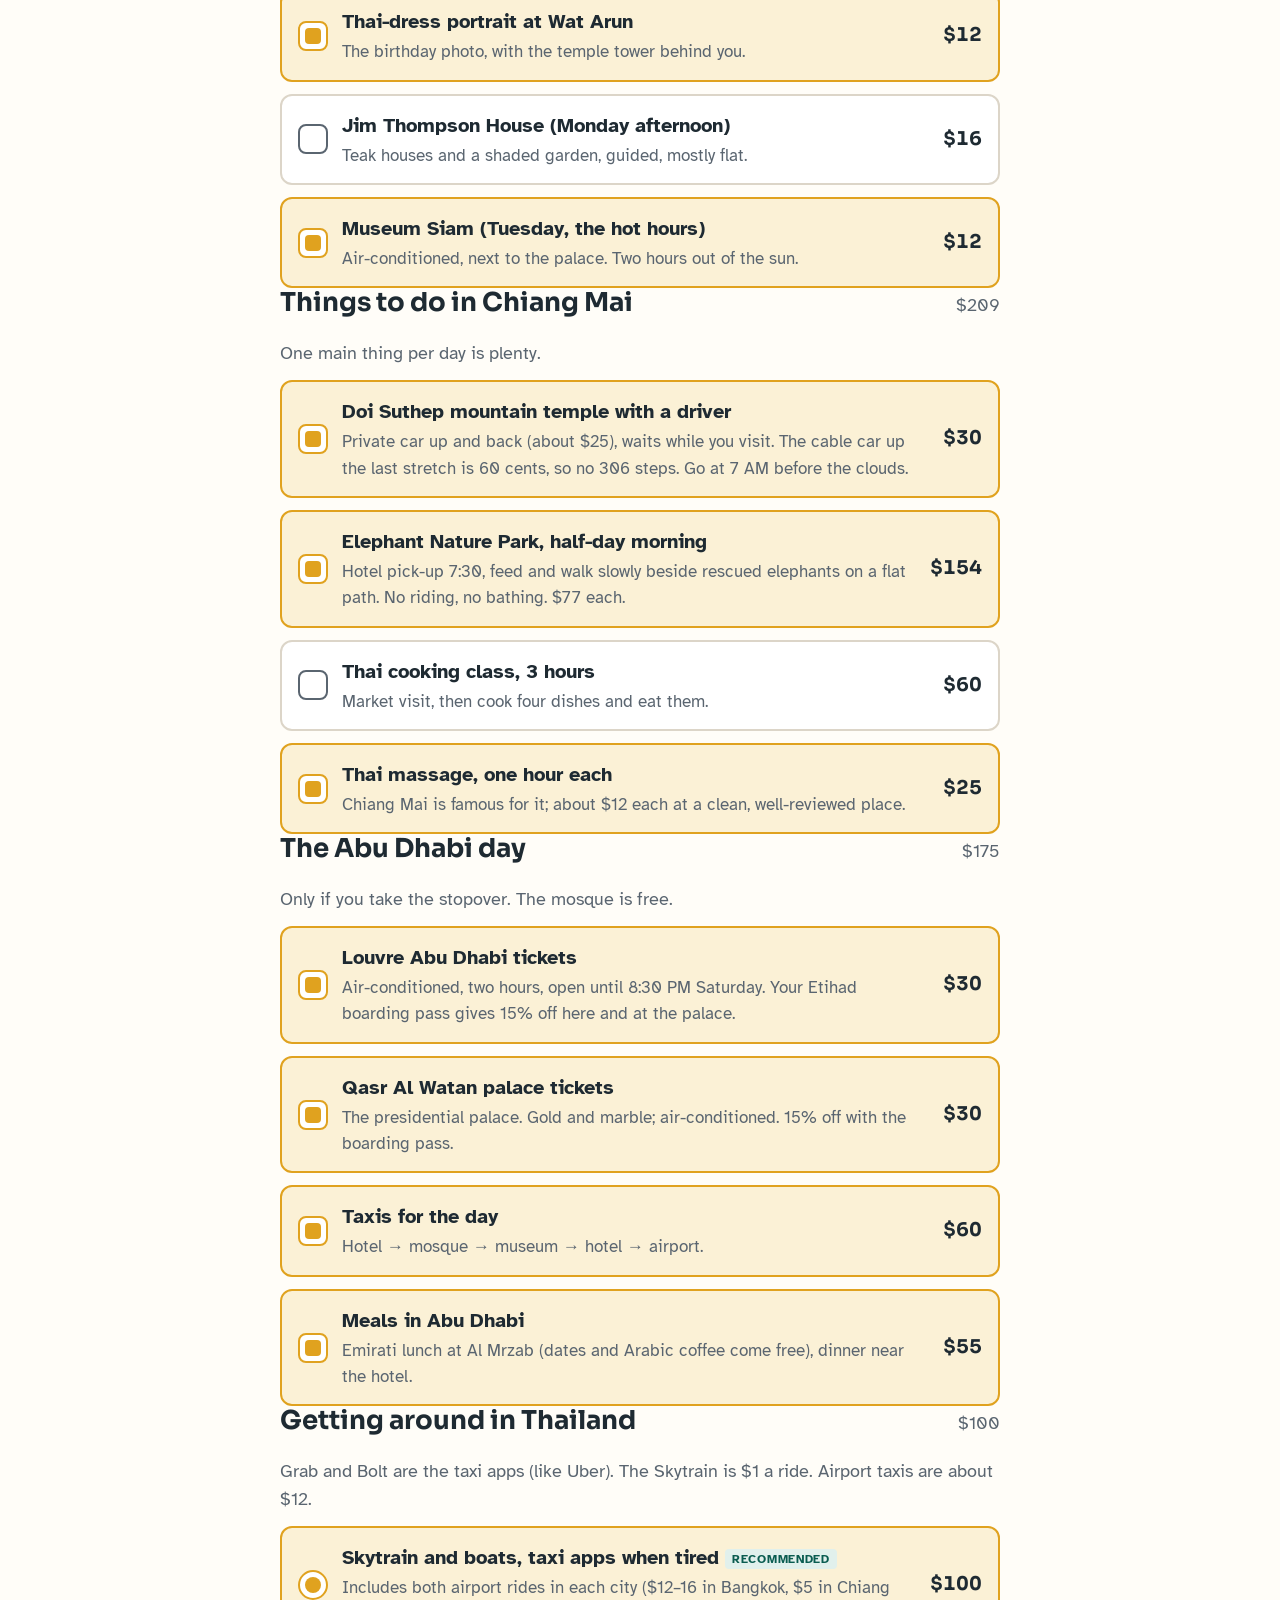
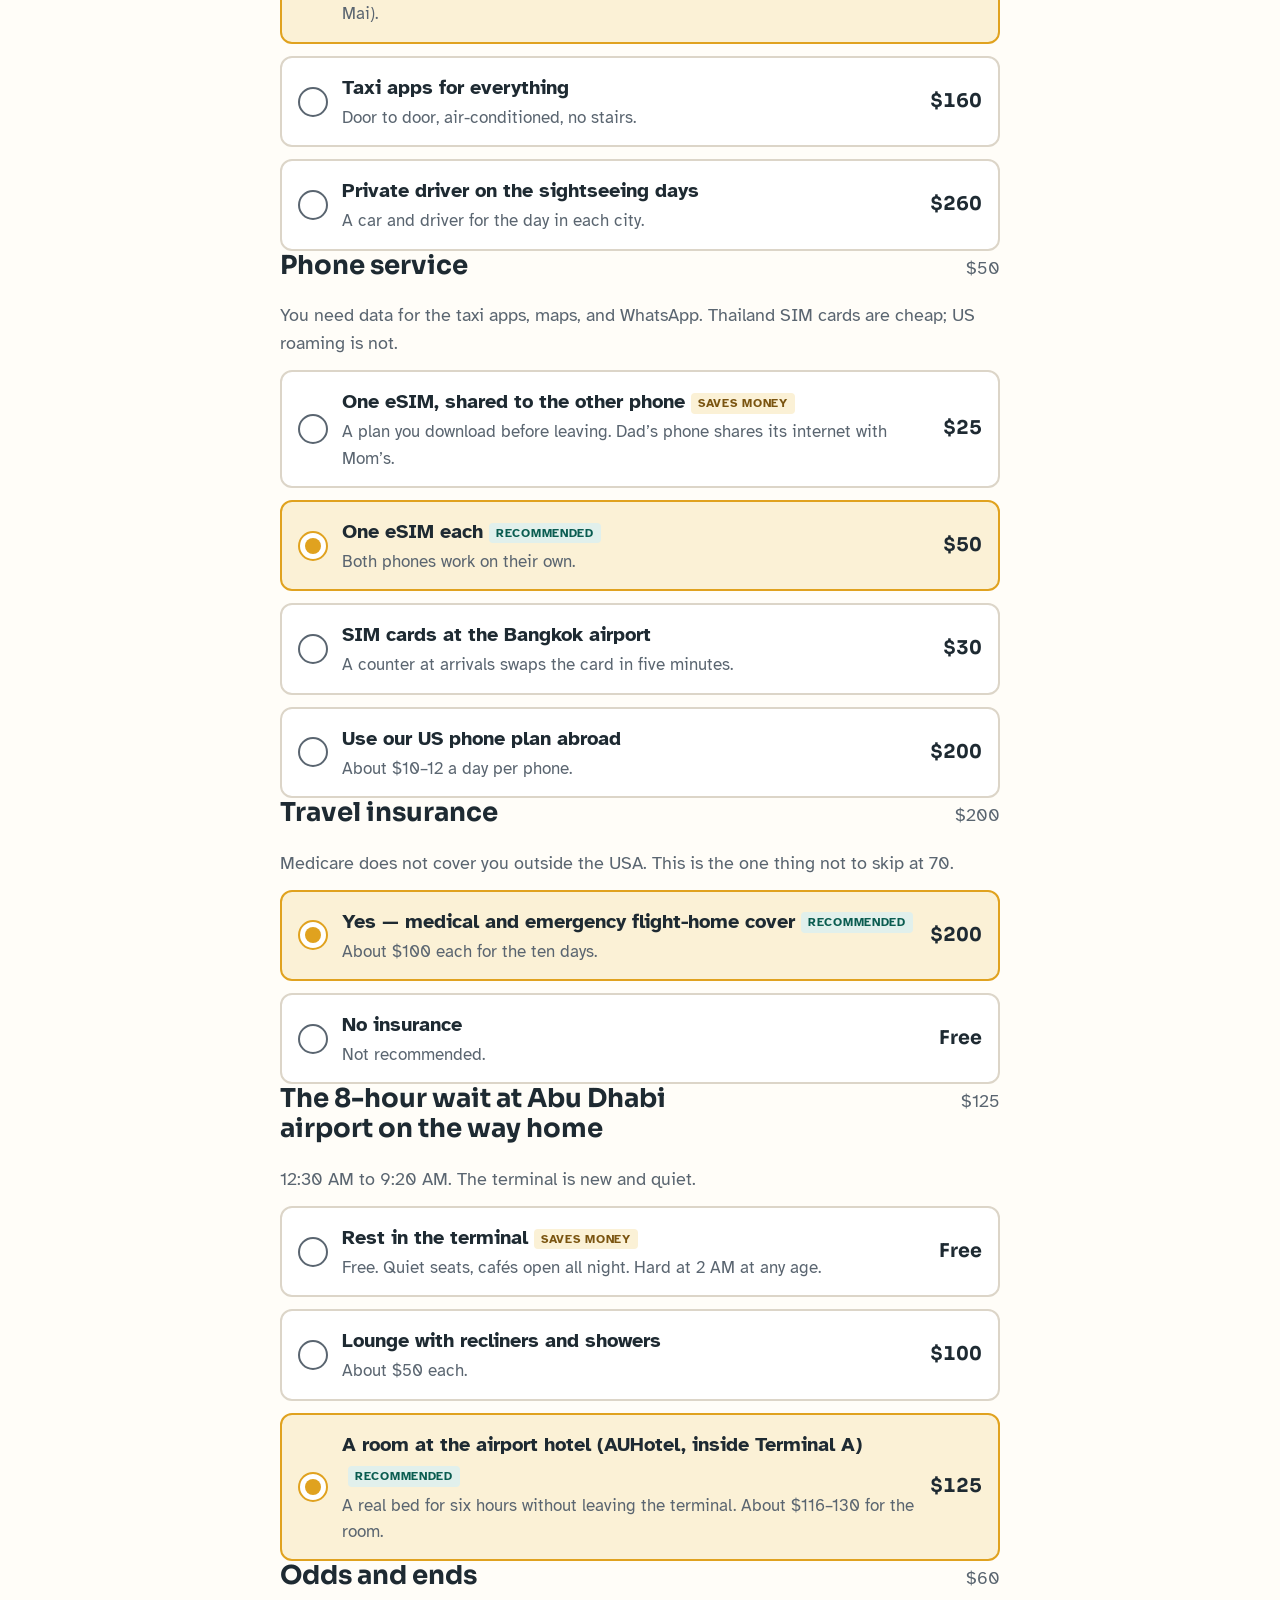
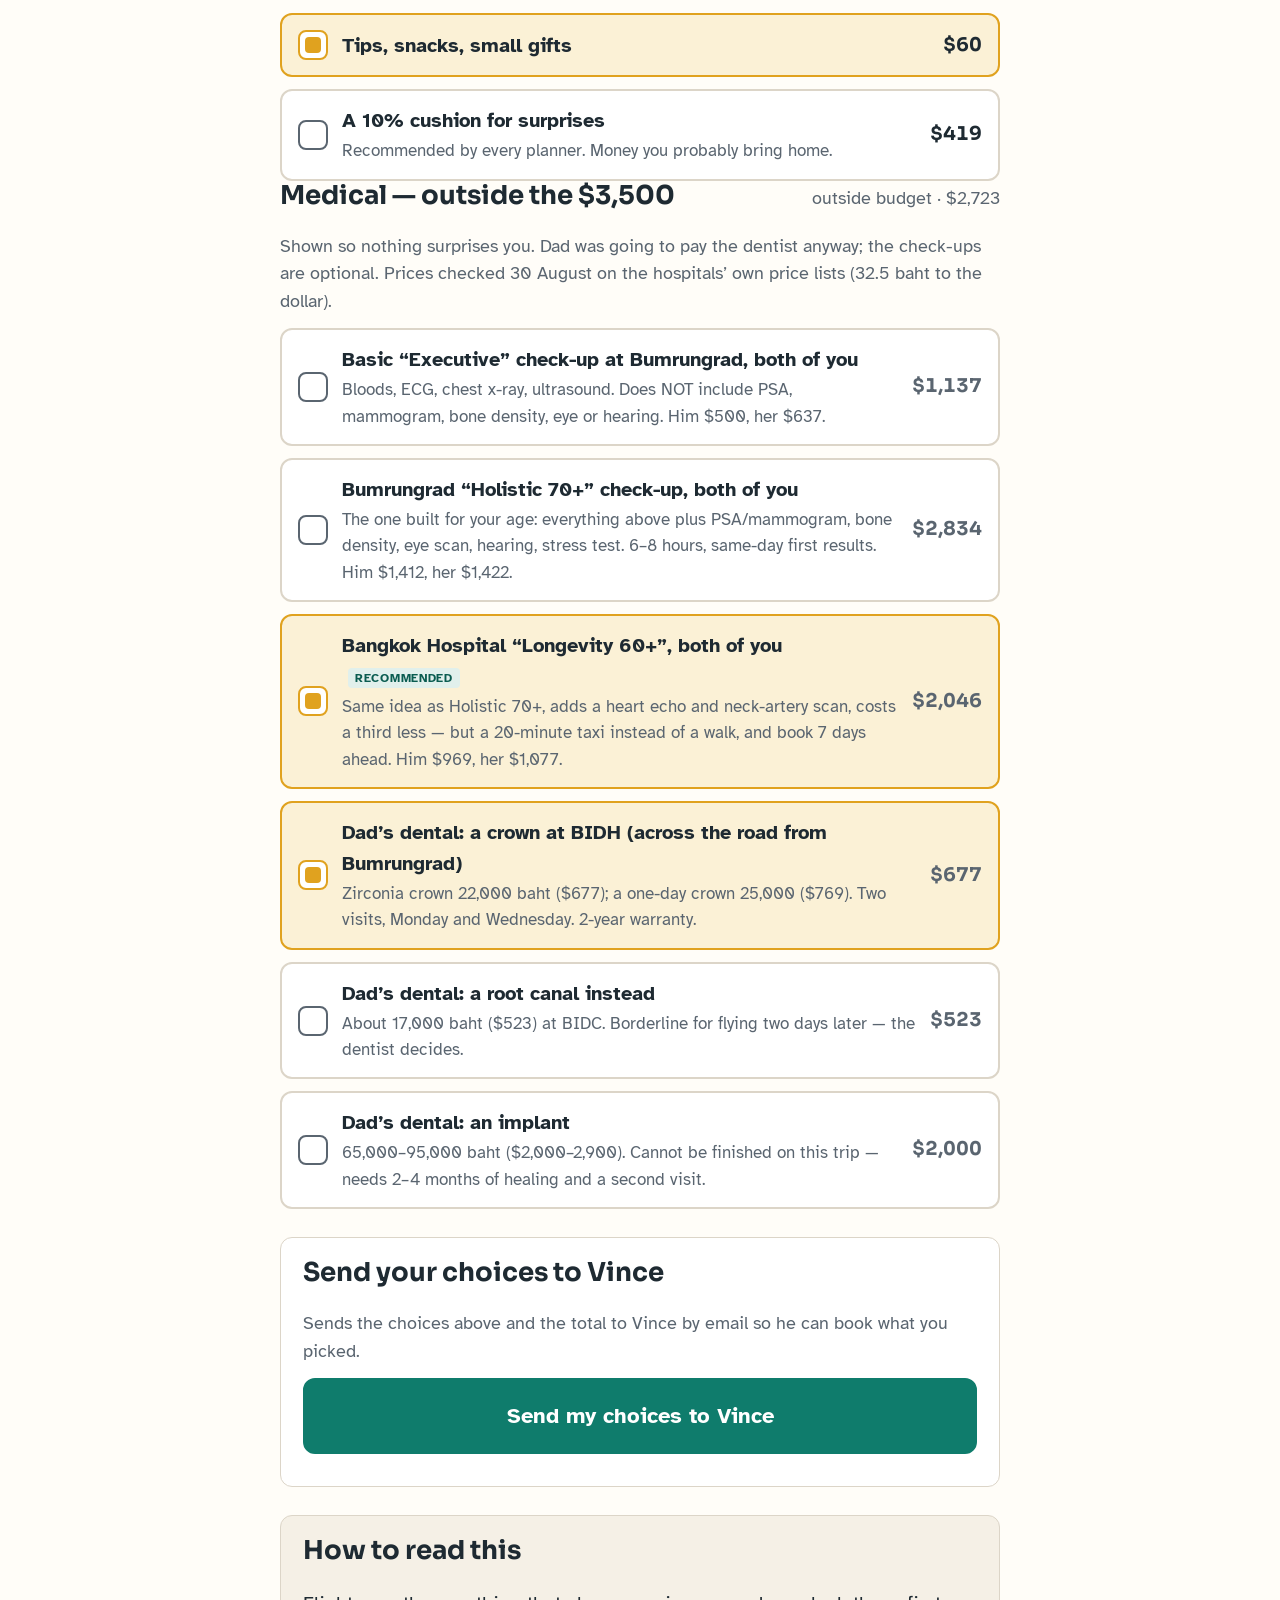
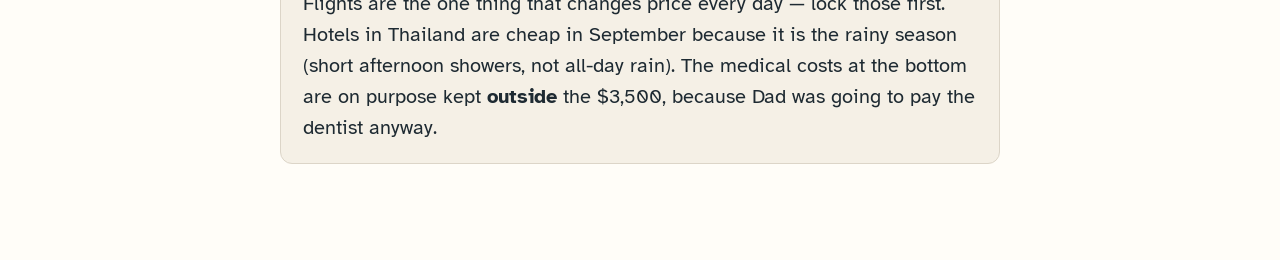
==== commit b9e9c1c2: "Plan page (9 days), Bangkok cost choices from research" ====
--- a/costs.html
+++ b/costs.html
@@ -78,10 +78,11 @@
     o: [ { id: 'mix', l: 'Vietjet there, Thai Airways back', s: 'Cheap outbound; the full-service airline for the day you connect to the long flight home.', p: 237, tag: 'rec' },
          { id: 'vietjet', l: 'Vietjet both ways', s: 'Includes about $30 of bag fees.', p: 200, tag: 'frugal' },
          { id: 'thai', l: 'Thai Airways both ways', s: 'Bags and snacks included, best timings.', p: 244 } ] },
-  { id: 'bkk', title: 'Bangkok hotel · 3 nights', help: 'All three are highly rated and clean. The difference is size, pool, and the walk to the hospital.', mode: 'one',
-    o: [ { id: 'doubletree', l: 'DoubleTree by Hilton Ploenchit', s: '5-star, pool, rated 4.8. Ten-minute walk to the hospital and dentist; next to the Skytrain.', p: 283, tag: 'rec' },
-         { id: 'eastin', l: 'Eastin Grand Sathorn', s: '5-star, rated 4.7 by 8,000 guests, on a Skytrain station; 20 minutes to the hospital.', p: 264 },
-         { id: 'vince', l: 'Vince Hotel Pratunam', s: '4-star, rated 4.7 by 7,800 guests. Market district; 15-minute taxi to the hospital.', p: 175, tag: 'frugal' } ] },
+  { id: 'bkk', title: 'Bangkok hotel · 3 nights (plus Saturday night so the room is ready at 9 AM Sunday)', help: 'All rated 8.8 or above and spotless. The difference is the walk to the hospital on Monday morning.', mode: 'one',
+    o: [ { id: 'adlib', l: 'Ad Lib Bangkok', s: '4-star, Booking.com 9.1. One minute’s walk to Bumrungrad, 500 m to the dentist, free tuk-tuk to the Skytrain. Rooms are smallish. 4 nights at about $85.', p: 340, tag: 'rec' },
+         { id: 'doubletree', l: 'DoubleTree by Hilton Ploenchit', s: '4-star, Booking.com 8.8. Big rooms, big breakfast, same street as the dentist; 10-minute walk to the Skytrain. 4 nights at about $105.', p: 420 },
+         { id: 'sindhorn', l: 'Sindhorn Midtown', s: '5-star, Booking.com 9.2 (cleanliness 9.5), infinity pool, quiet street — but 2 km from the hospitals, so every medical trip is a $3 taxi. 4 nights at about $122.', p: 488 },
+         { id: 'adlib3', l: 'Ad Lib, 3 nights only (arrive and wait for the room)', s: 'Saves one night; you may sit in the lobby until the room is cleaned, after a 20-hour journey.', p: 255, tag: 'frugal' } ] },
   { id: 'cnx', title: 'Chiang Mai hotel · 2 nights', help: 'The Old City is flat and walkable. Both of these have an elevator — many small Chiang Mai hotels do not.', mode: 'one',
     o: [ { id: 'vijit', l: 'THEE Vijit Lanna', s: '4-star, elevator, two pools, one minute from the old city gate. Sends a car to the airport for about $11.', p: 139, tag: 'rec' },
          { id: 'melia', l: 'Meliá Chiang Mai', s: '5-star, Booking.com 9.0 from 980 guests, elevator, quiet rooms, rooftop pool. On the river edge of town.', p: 224 },
@@ -91,12 +92,14 @@
          { id: 'ac', l: 'Mostly restaurants with air conditioning', s: 'About $60 a day for both.', p: 360 },
          { id: 'street', l: 'Mostly markets and street stalls', s: 'About $25 a day for both.', p: 150, tag: 'frugal' } ] },
   { id: 'bkkdo', title: 'Things to do in Bangkok', help: 'Tick what you want. Prices are for both of you.', mode: 'many',
-    o: [ { id: 'palace', l: 'Grand Palace, Wat Pho, Wat Arun', s: 'Tickets for the three big temples. The ferry across the river is 15 cents.', p: 50, on: true },
-         { id: 'cruise', l: 'Stella’s birthday: river dinner cruise', s: 'Two hours on the water with dinner and music.', p: 70, on: true },
-         { id: 'rooftop', l: 'Stella’s birthday: rooftop dinner instead', s: 'City lights, quieter. Pick this OR the cruise.', p: 80 },
-         { id: 'chinatown', l: 'Chinatown street-food night', s: 'Yaowarat Road. Loud, bright, unforgettable.', p: 20, on: true },
-         { id: 'floating', l: 'Half-day floating-market tour', s: 'Hotel pick-up, boat ride, back by lunch.', p: 60 },
-         { id: 'massage', l: 'Thai massage, one hour each', s: 'Everywhere; the hotel can send you to a clean one.', p: 30, on: true } ] },
+    o: [ { id: 'palace', l: 'Grand Palace, Wat Pho, Wat Arun', s: 'Tickets for the three big temples, plus the 15-cent ferry across the river.', p: 50, on: true },
+         { id: 'watpho_massage', l: 'Foot massage in the Wat Pho pavilion, 30 minutes each', s: 'The original Thai massage school, in the shade, after the palace.', p: 24, on: true },
+         { id: 'supanniga', l: 'Stella’s birthday: rooftop table facing Wat Arun (Supanniga)', s: 'A reserved table at sunset; the $62 minimum for the table is the dinner for two.', p: 62, on: true },
+         { id: 'cruise', l: 'Stella’s birthday: river dinner cruise instead', s: 'Buffet and a band on a 200-person boat; boarding is a 40-minute taxi away. Same money, less comfort.', p: 60 },
+         { id: 'chinatown', l: 'Stella’s birthday: Chinatown street-food night instead', s: 'T&K Seafood and the neon walk. Loud, bright, unforgettable, hot.', p: 25 },
+         { id: 'costume', l: 'Thai-dress portrait at Wat Arun', s: 'The birthday photo, with the temple tower behind you.', p: 12, on: true },
+         { id: 'jim', l: 'Jim Thompson House (Monday afternoon)', s: 'Teak houses and a shaded garden, guided, mostly flat.', p: 16 },
+         { id: 'museumsiam', l: 'Museum Siam (Tuesday, the hot hours)', s: 'Air-conditioned, next to the palace. Two hours out of the sun.', p: 12, on: true } ] },
   { id: 'cnxdo', title: 'Things to do in Chiang Mai', help: 'One main thing per day is plenty.', mode: 'many',
     o: [ { id: 'suthep', l: 'Doi Suthep mountain temple with a driver', s: 'Private car up and back (about $25), waits while you visit. The cable car up the last stretch is 60 cents, so no 306 steps. Go at 7 AM before the clouds.', p: 30, on: true },
          { id: 'elephants', l: 'Elephant Nature Park, half-day morning', s: 'Hotel pick-up 7:30, feed and walk slowly beside rescued elephants on a flat path. No riding, no bathing. $77 each.', p: 154, on: true },
@@ -108,7 +111,7 @@
          { id: 'auhtaxi', l: 'Taxis for the day', s: 'Hotel → mosque → museum → hotel → airport.', p: 60, on: true },
          { id: 'auhfood', l: 'Meals in Abu Dhabi', s: 'Emirati lunch at Al Mrzab (dates and Arabic coffee come free), dinner near the hotel.', p: 55, on: true } ] },
   { id: 'transport', title: 'Getting around in Thailand', help: 'Grab and Bolt are the taxi apps (like Uber). The Skytrain is $1 a ride. Airport taxis are about $12.', mode: 'one',
-    o: [ { id: 'mixtx', l: 'Skytrain and boats, taxi apps when tired', s: 'Includes both airport rides in each city.', p: 100, tag: 'rec' },
+    o: [ { id: 'mixtx', l: 'Skytrain and boats, taxi apps when tired', s: 'Includes both airport rides in each city ($12–16 in Bangkok, $5 in Chiang Mai).', p: 100, tag: 'rec' },
          { id: 'taxi', l: 'Taxi apps for everything', s: 'Door to door, air-conditioned, no stairs.', p: 160 },
          { id: 'driver', l: 'Private driver on the sightseeing days', s: 'A car and driver for the day in each city.', p: 260 } ] },
   { id: 'phone', title: 'Phone service', help: 'You need data for the taxi apps, maps, and WhatsApp. Thailand SIM cards are cheap; US roaming is not.', mode: 'one',
@@ -180,7 +183,7 @@
   document.querySelectorAll('.opt').forEach(b => b.addEventListener('click', () => {
     const g = G.find(x => x.id === b.dataset.g), o = b.dataset.o;
     if (g.mode === 'one') sel[g.id] = o;
-    else { const arr = sel[g.id].slice(); const i = arr.indexOf(o); if (i >= 0) arr.splice(i, 1); else { arr.push(o); if (o === 'rooftop') { const j = arr.indexOf('cruise'); if (j >= 0) arr.splice(j, 1); } if (o === 'cruise') { const j = arr.indexOf('rooftop'); if (j >= 0) arr.splice(j, 1); } } sel[g.id] = arr; }
+    else { const arr = sel[g.id].slice(); const i = arr.indexOf(o); if (i >= 0) arr.splice(i, 1); else { arr.push(o); const bday = ['supanniga', 'cruise', 'chinatown']; if (bday.includes(o)) bday.filter(x => x !== o).forEach(x => { const j = arr.indexOf(x); if (j >= 0) arr.splice(j, 1); }); } sel[g.id] = arr; }
     save(); const y = window.scrollY; render(); window.scrollTo(0, y);
   }));
 }
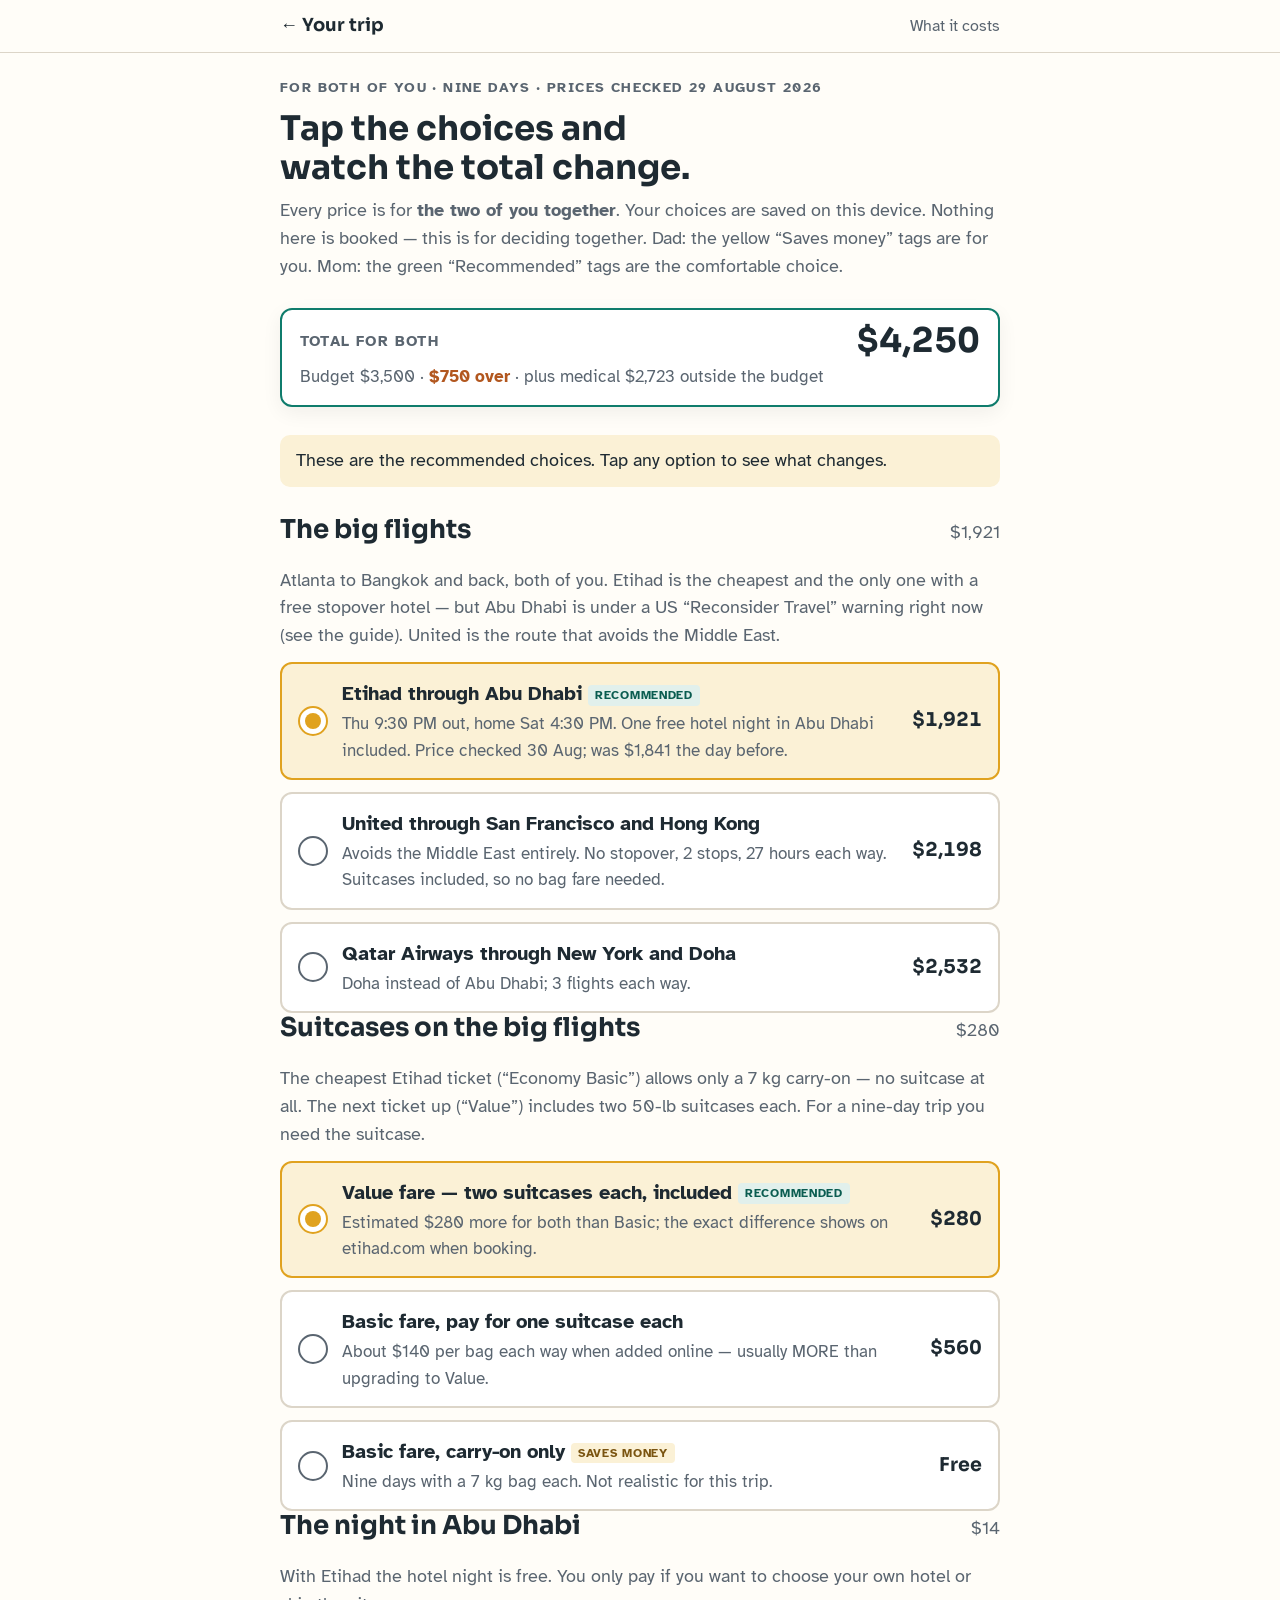
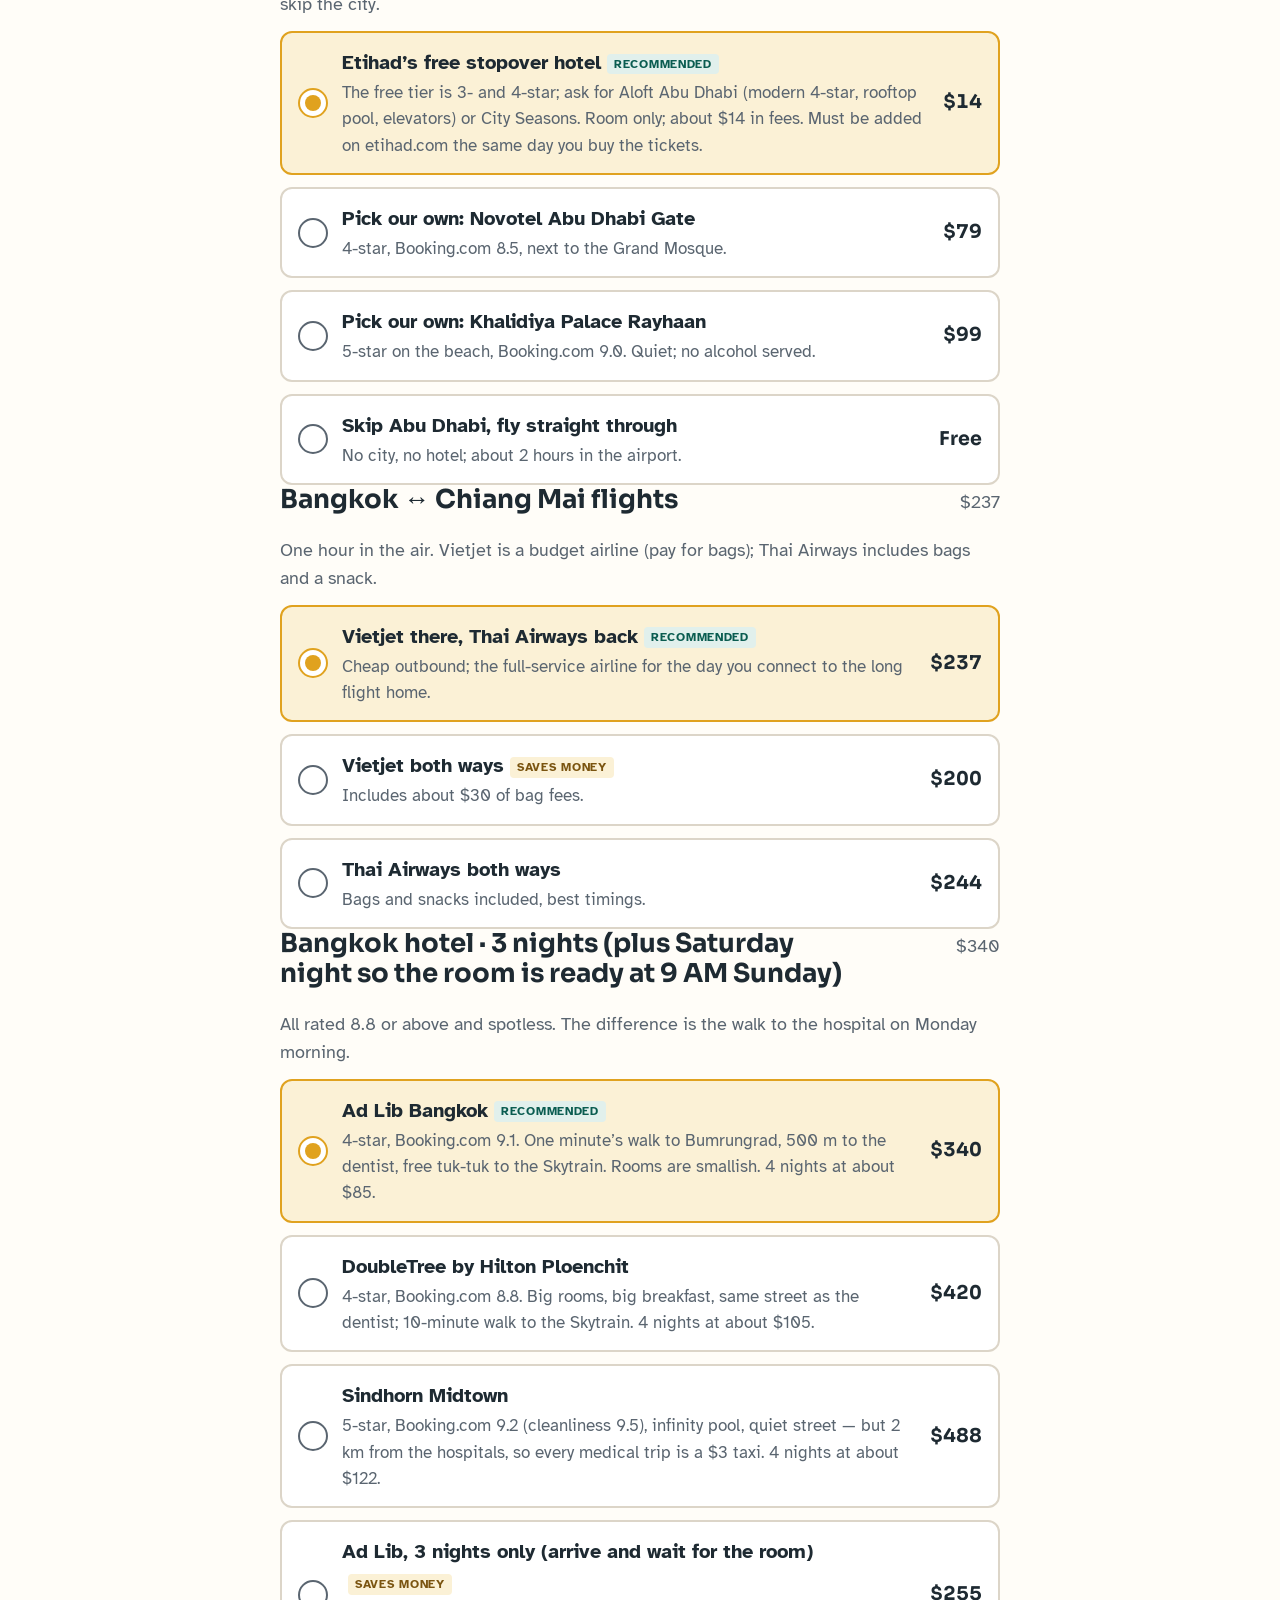
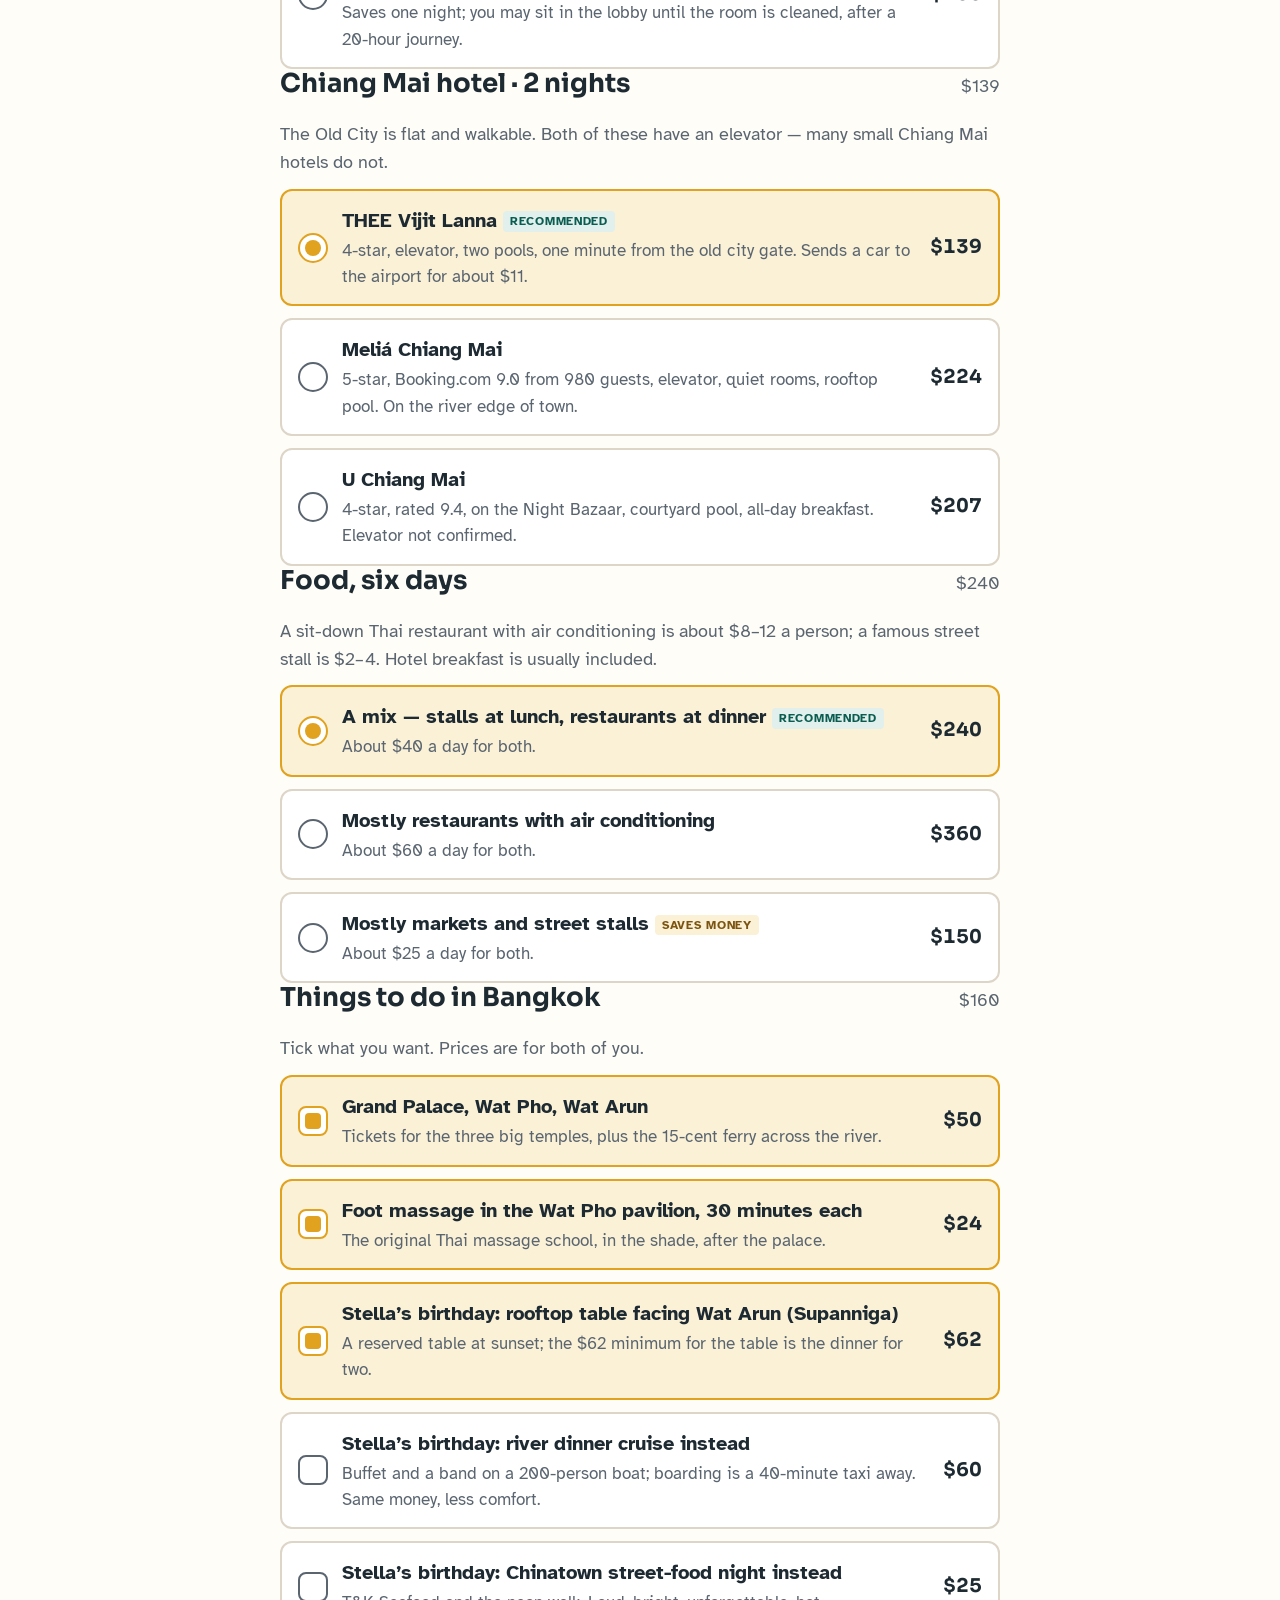
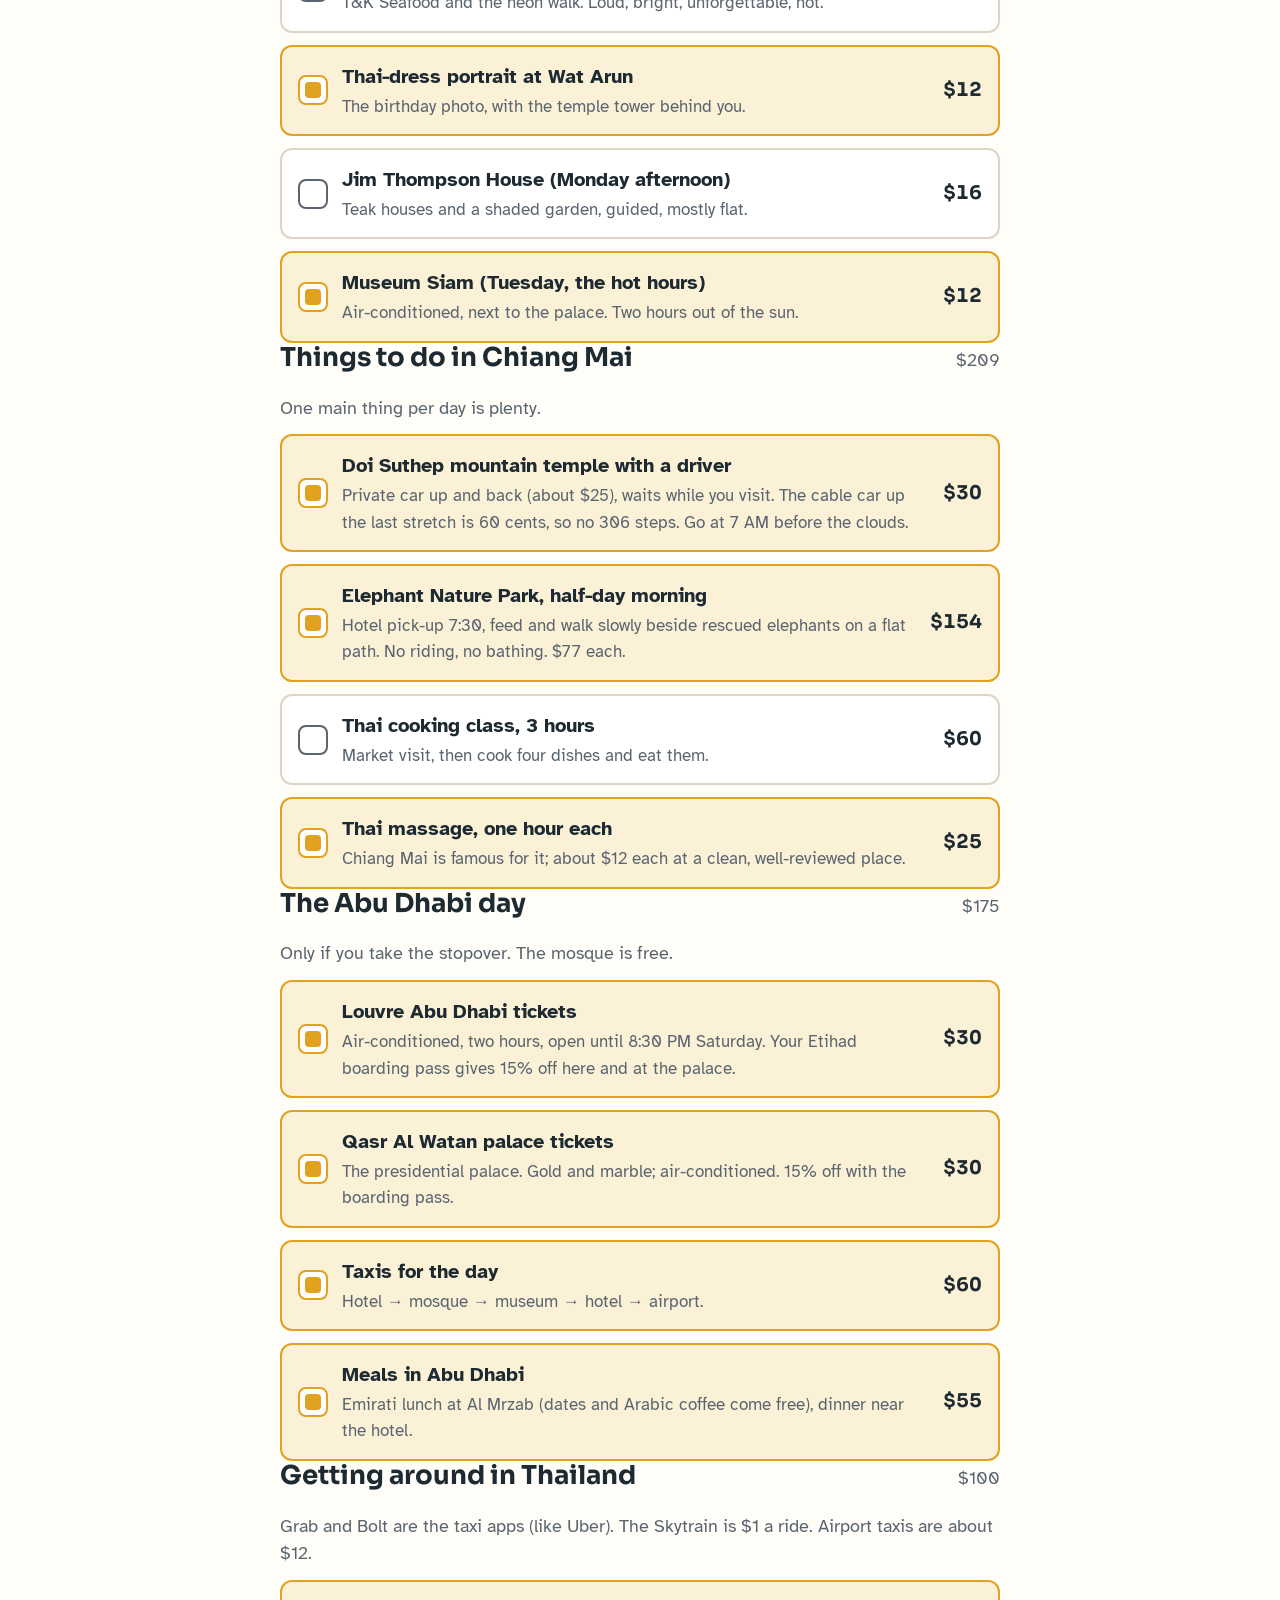
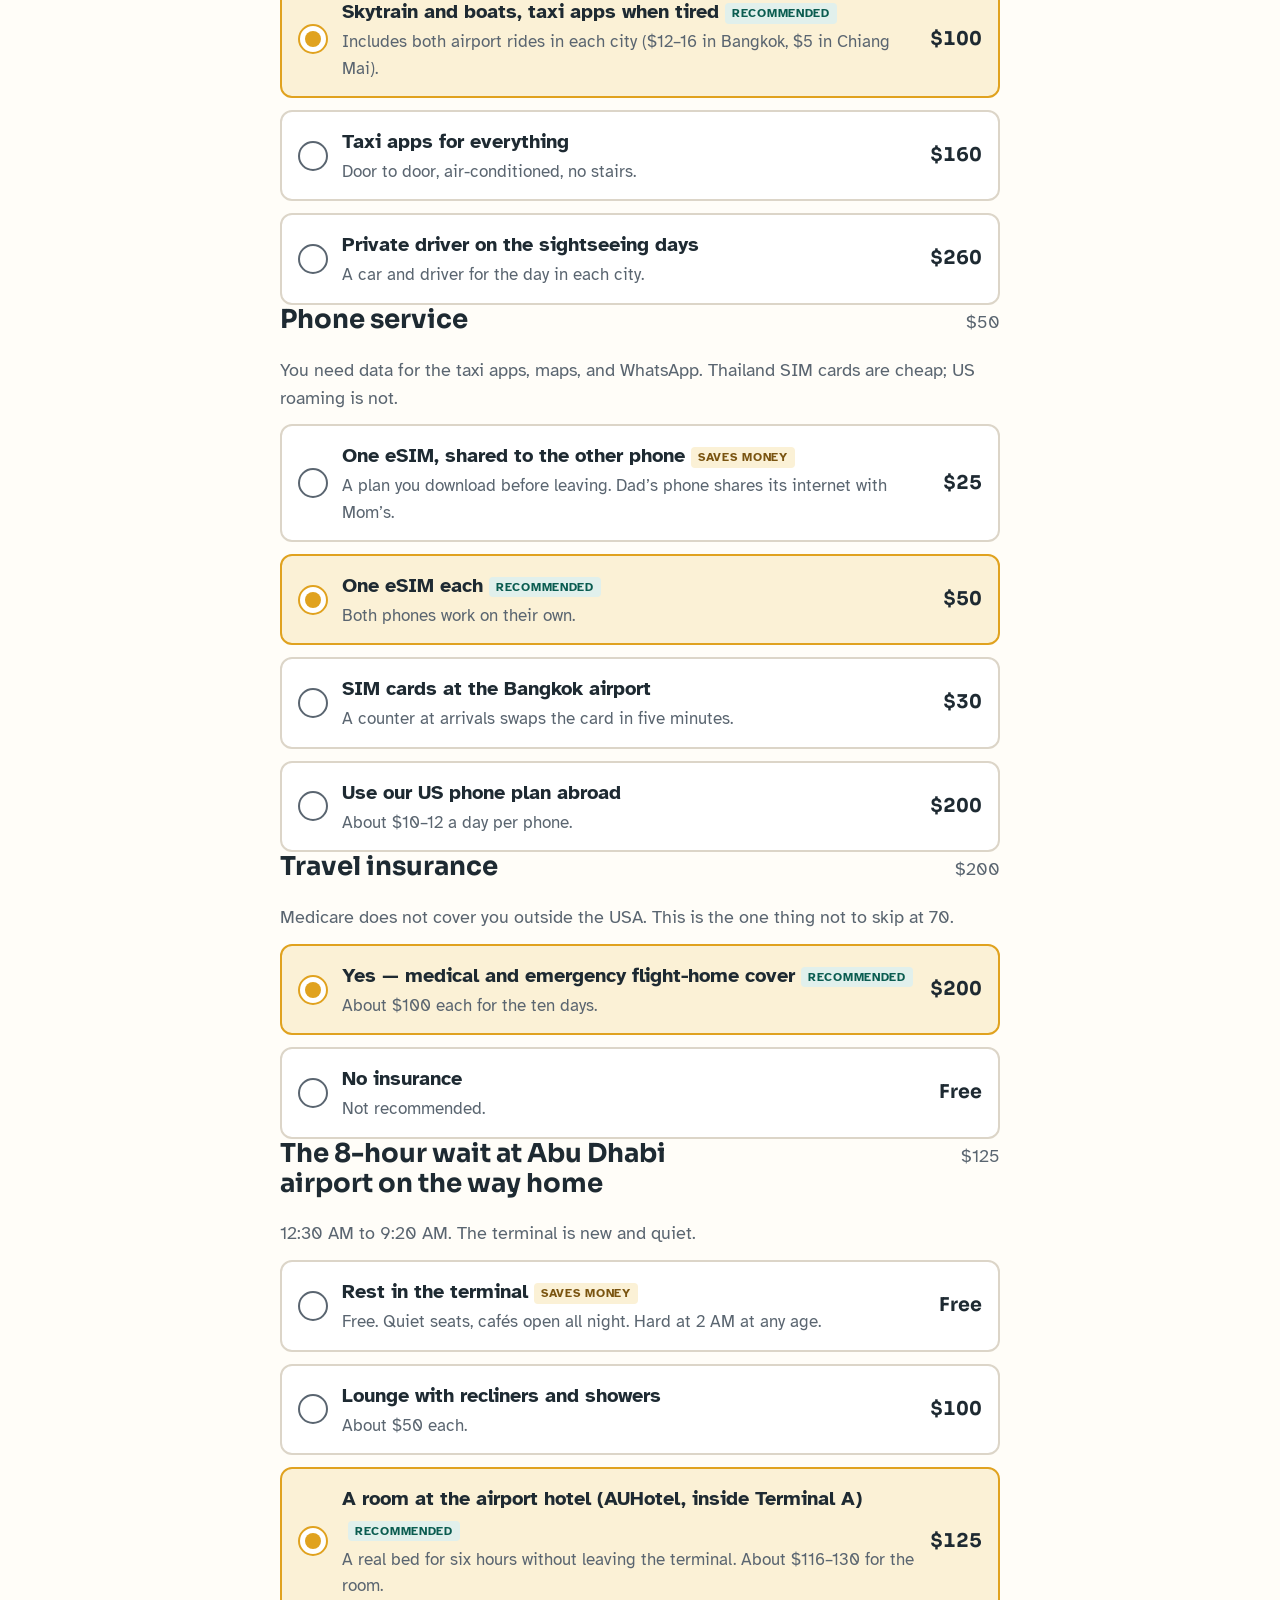
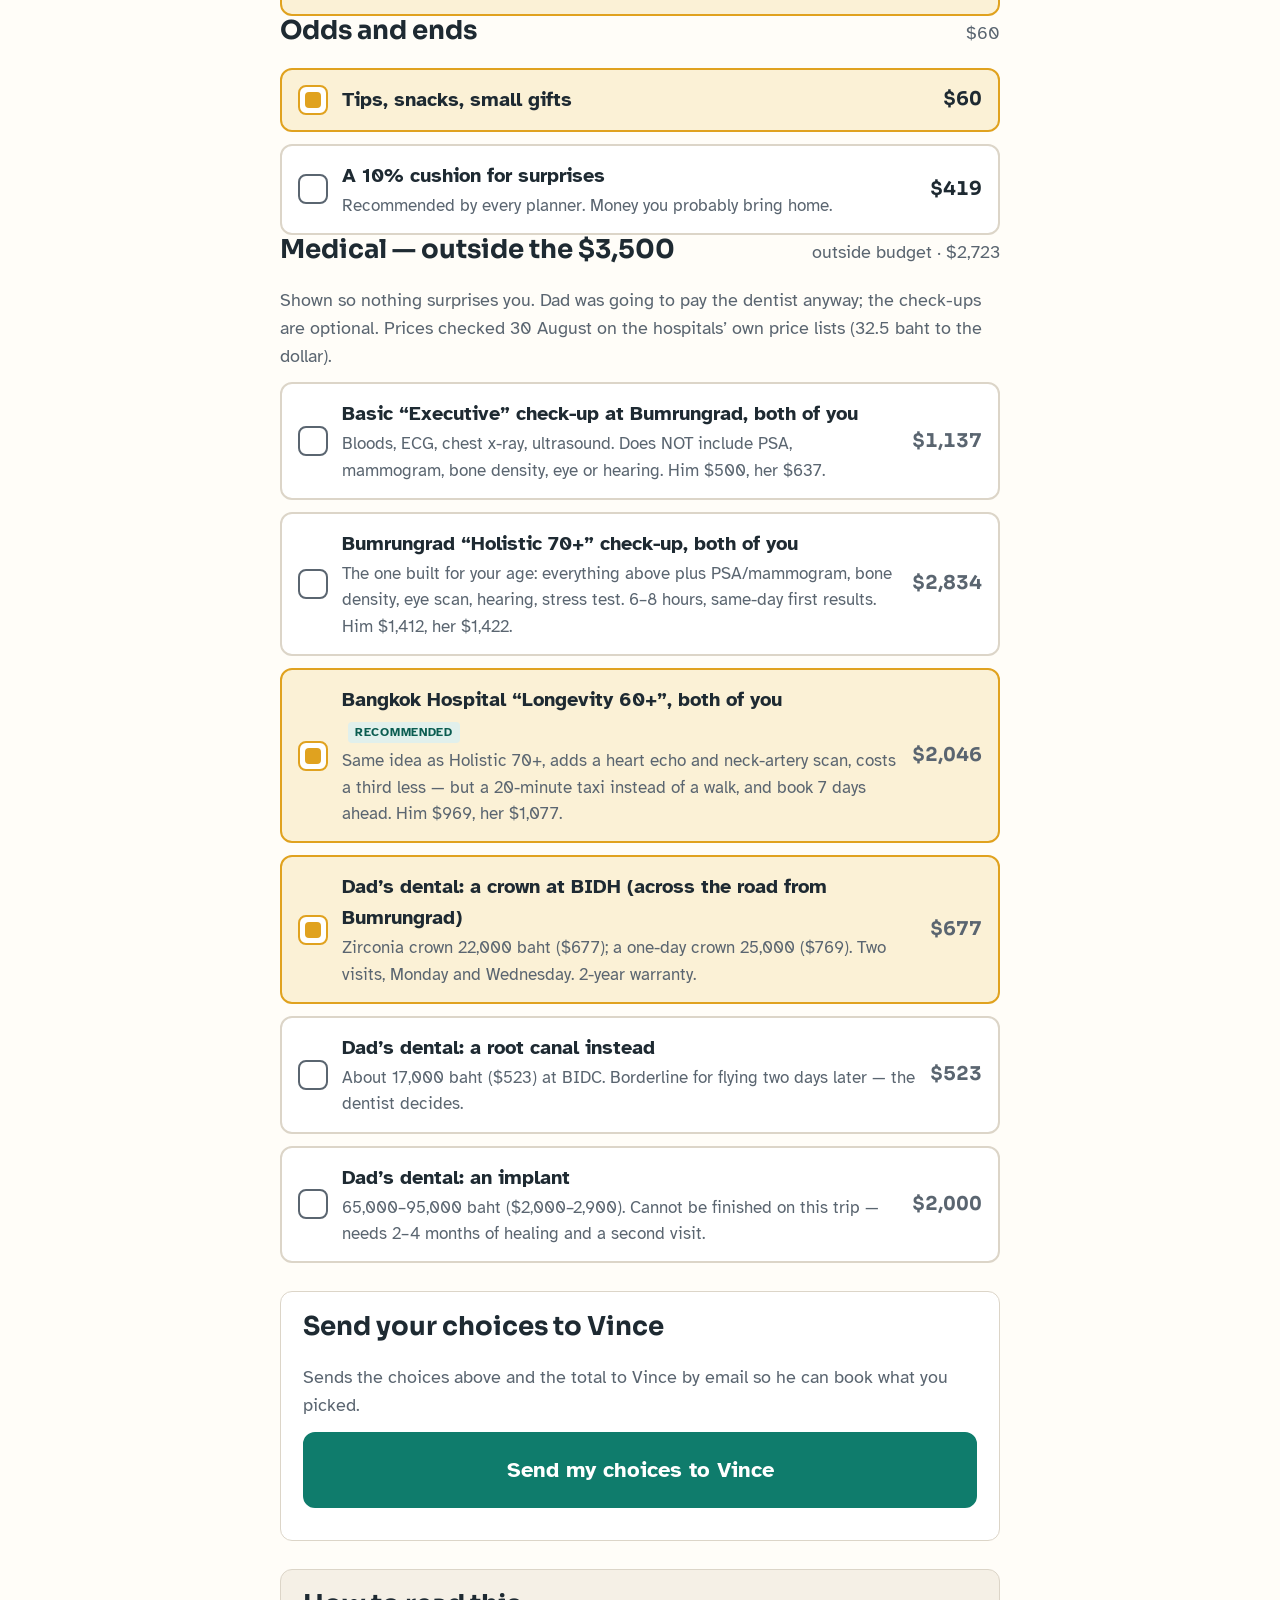
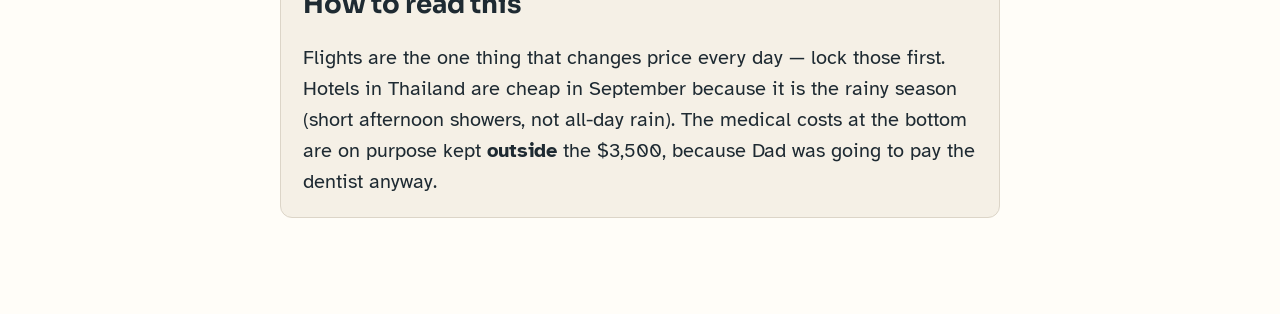
==== commit 653e2446: "Guide page; UAE advisory notices; route-aware cost sheet; plan overflow fix" ====
--- a/costs.html
+++ b/costs.html
@@ -61,9 +61,9 @@
 const BUDGET = 3500;
 // Each group: id, title, help, mode (one|many), options [{id, l, s, p (USD for two), tag}]
 const G = [
-  { id: 'flights', title: 'The big flights', help: 'Atlanta to Bangkok and back, both of you. Etihad is the cheapest AND the only one with a free stopover hotel.', mode: 'one',
+  { id: 'flights', title: 'The big flights', help: 'Atlanta to Bangkok and back, both of you. Etihad is the cheapest and the only one with a free stopover hotel — but Abu Dhabi is under a US “Reconsider Travel” warning right now (see the guide). United is the route that avoids the Middle East.', mode: 'one',
     o: [ { id: 'etihad', l: 'Etihad through Abu Dhabi', s: 'Thu 9:30 PM out, home Sat 4:30 PM. One free hotel night in Abu Dhabi included. Price checked 30 Aug; was $1,841 the day before.', p: 1921, tag: 'rec' },
-         { id: 'united', l: 'United through San Francisco', s: 'No stopover, 2 stops, 27 hours each way.', p: 2062 },
+         { id: 'united', l: 'United through San Francisco and Hong Kong', s: 'Avoids the Middle East entirely. No stopover, 2 stops, 27 hours each way. Suitcases included, so no bag fare needed.', p: 2198 },
          { id: 'qatar', l: 'Qatar Airways through New York and Doha', s: 'Doha instead of Abu Dhabi; 3 flights each way.', p: 2532 } ] },
   { id: 'bags', title: 'Suitcases on the big flights', help: 'The cheapest Etihad ticket (“Economy Basic”) allows only a 7 kg carry-on — no suitcase at all. The next ticket up (“Value”) includes two 50-lb suitcases each. For a nine-day trip you need the suitcase.', mode: 'one',
     o: [ { id: 'value', l: 'Value fare — two suitcases each, included', s: 'Estimated $280 more for both than Basic; the exact difference shows on etihad.com when booking.', p: 280, tag: 'rec' },
@@ -153,7 +153,8 @@
   let inside = 0;
   G.filter(g => !g.outside && g.id !== 'misc').forEach(g => { inside += groupTotal(g); });
   // Abu Dhabi day only counts if stopover taken
-  if (sel.stopover === 'skip') inside -= groupTotal(G.find(g => g.id === 'auh'));
+  if (sel.stopover === 'skip' || sel.flights !== 'etihad') inside -= groupTotal(G.find(g => g.id === 'auh'));
+  if (sel.flights !== 'etihad') { inside -= groupTotal(G.find(g => g.id === 'bags')); inside -= groupTotal(G.find(g => g.id === 'stopover')); inside -= groupTotal(G.find(g => g.id === 'layover')); }
   const base = inside;
   const misc = groupTotal(G.find(g => g.id === 'misc'), base);
   inside += misc;
@@ -170,8 +171,8 @@
   document.getElementById('saveline').innerHTML = s > 0 ? 'Dad’s meter: your choices are <b>' + money(s) + ' cheaper</b> than the recommended set-up.' : (s < 0 ? 'Your choices are <b>' + money(-s) + ' more</b> than the recommended set-up — that is fine if it buys comfort.' : 'These are the recommended choices. Tap any option to see what changes.');
   let h = '';
   G.forEach(g => {
-    const disabled = g.id === 'auh' && sel.stopover === 'skip';
-    h += '<section class="group ' + (g.outside ? 'medical' : '') + '" ' + (disabled ? 'style="opacity:.5"' : '') + '><h2>' + esc(g.title) + '<span class="gsum">' + (g.outside ? 'outside budget · ' : '') + money(groupTotal(g, base)) + '</span></h2>' + (g.help ? '<p class="help">' + esc(g.help) + '</p>' : '') + (disabled ? '<p class="help"><b>Not counted</b> because you chose to skip Abu Dhabi.</p>' : '') + '<div class="options">';
+    const disabled = (g.id === 'auh' && (sel.stopover === 'skip' || sel.flights !== 'etihad')) || (['bags', 'stopover', 'layover'].includes(g.id) && sel.flights !== 'etihad');
+    h += '<section class="group ' + (g.outside ? 'medical' : '') + '" ' + (disabled ? 'style="opacity:.5"' : '') + '><h2>' + esc(g.title) + '<span class="gsum">' + (g.outside ? 'outside budget · ' : '') + money(groupTotal(g, base)) + '</span></h2>' + (g.help ? '<p class="help">' + esc(g.help) + '</p>' : '') + (disabled ? '<p class="help"><b>Not counted</b> with the route you chose.</p>' : '') + '<div class="options">';
     g.o.forEach(o => {
       const on = g.mode === 'one' ? sel[g.id] === o.id : sel[g.id].includes(o.id);
       const price = o.dyn === 'buffer' ? money(base * 0.10) : (o.p === 0 ? 'Free' : money(o.p));
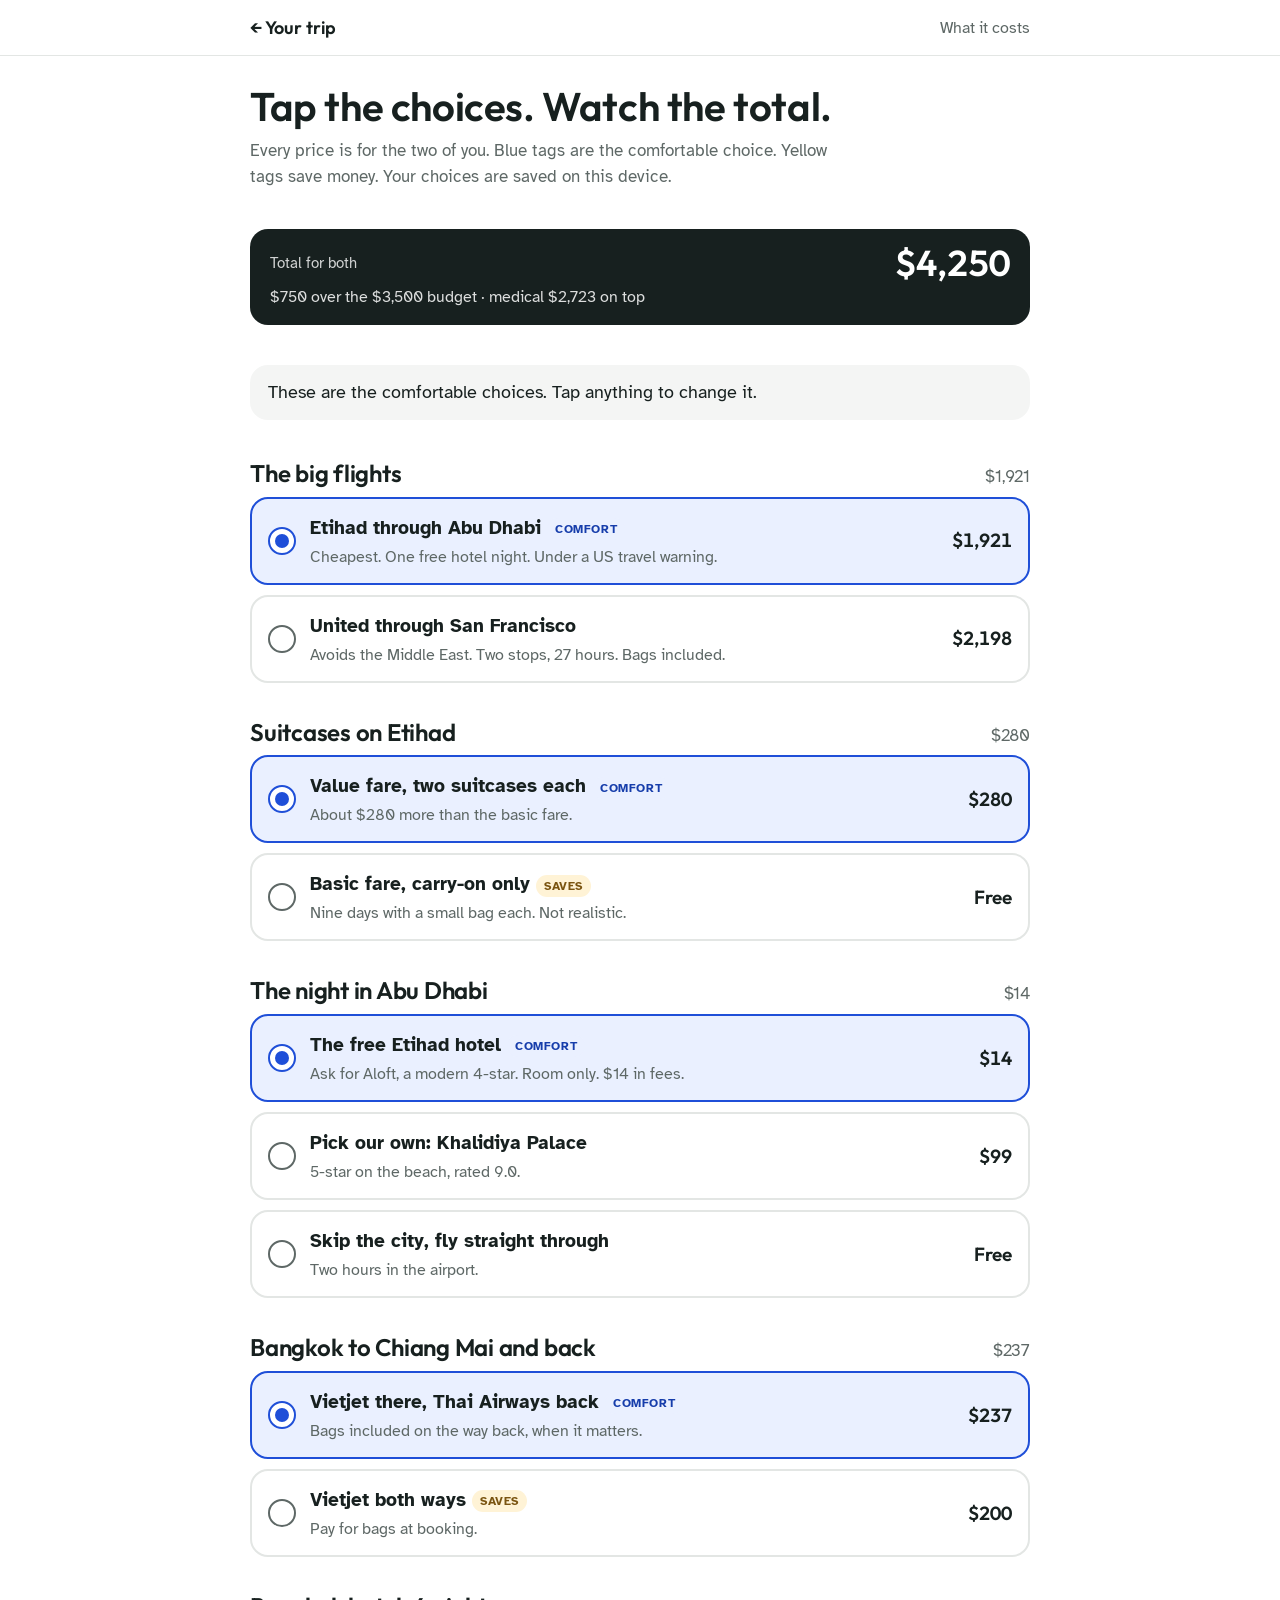
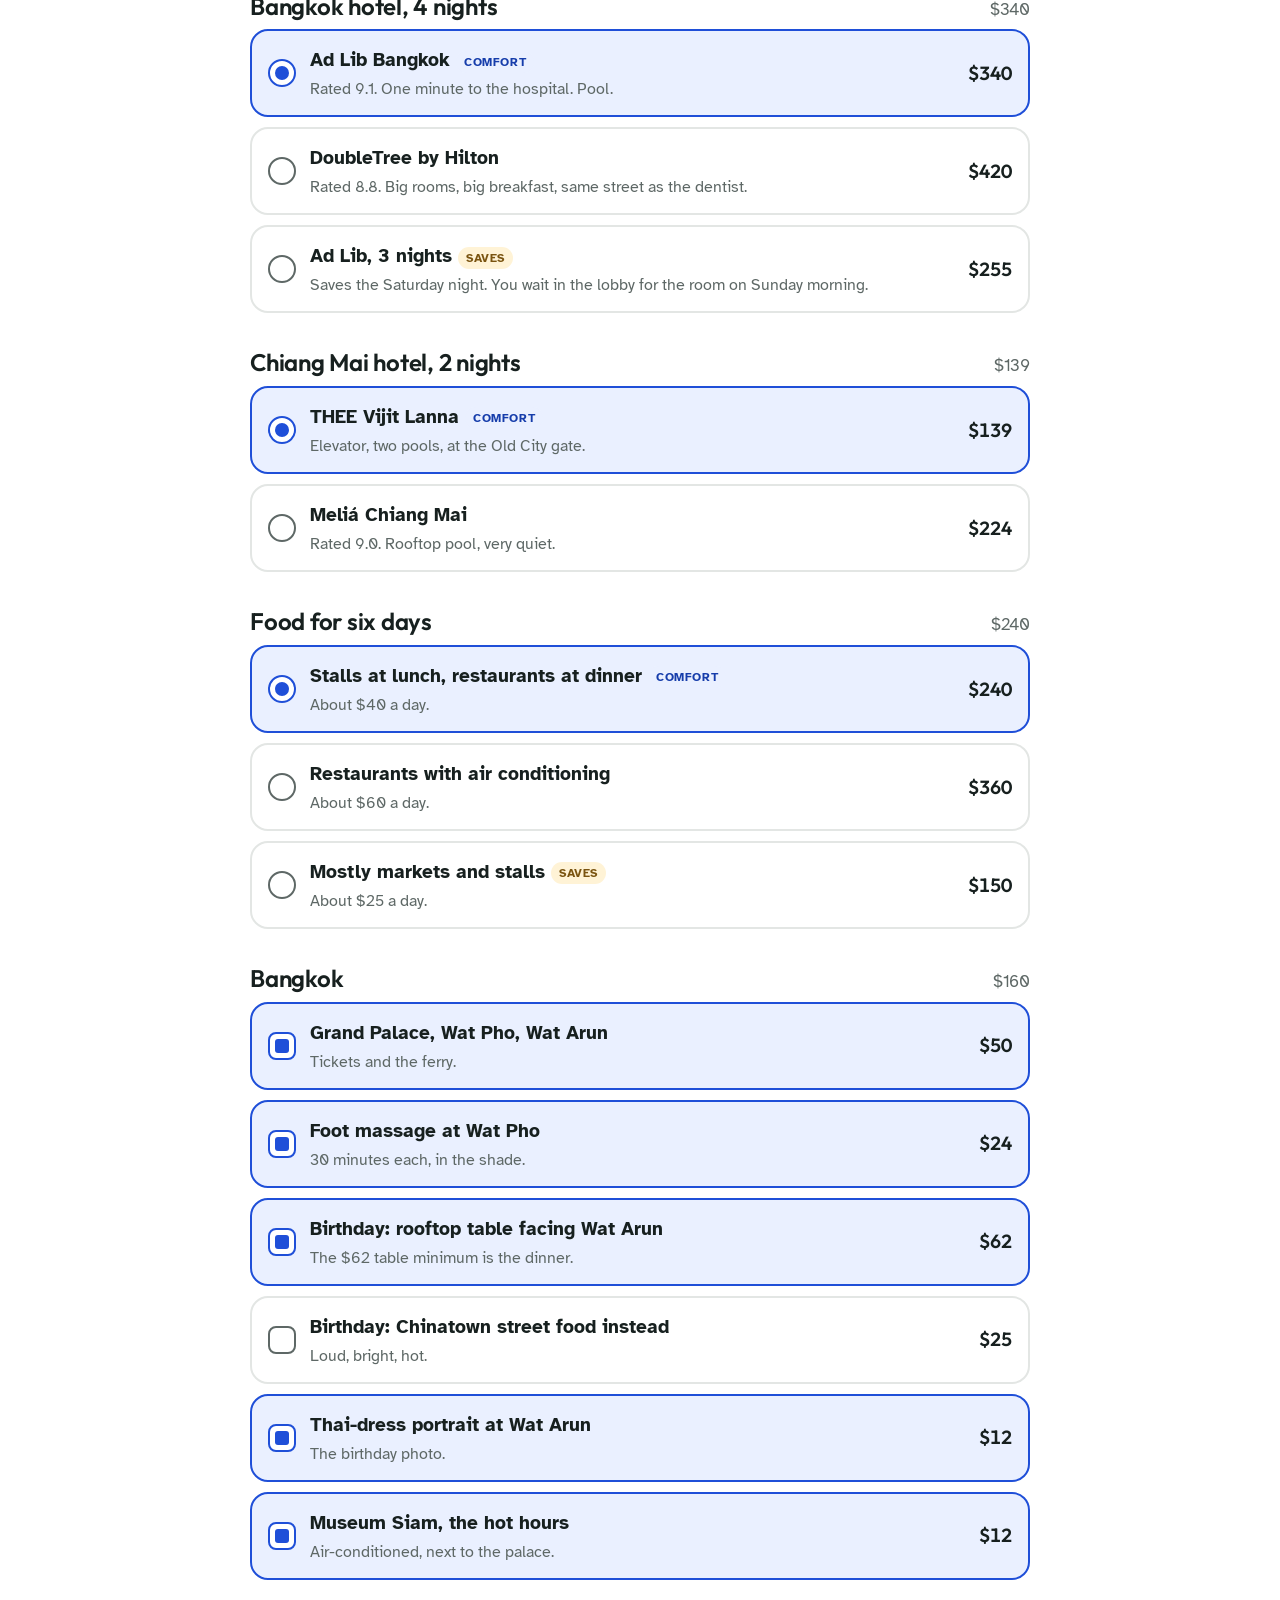
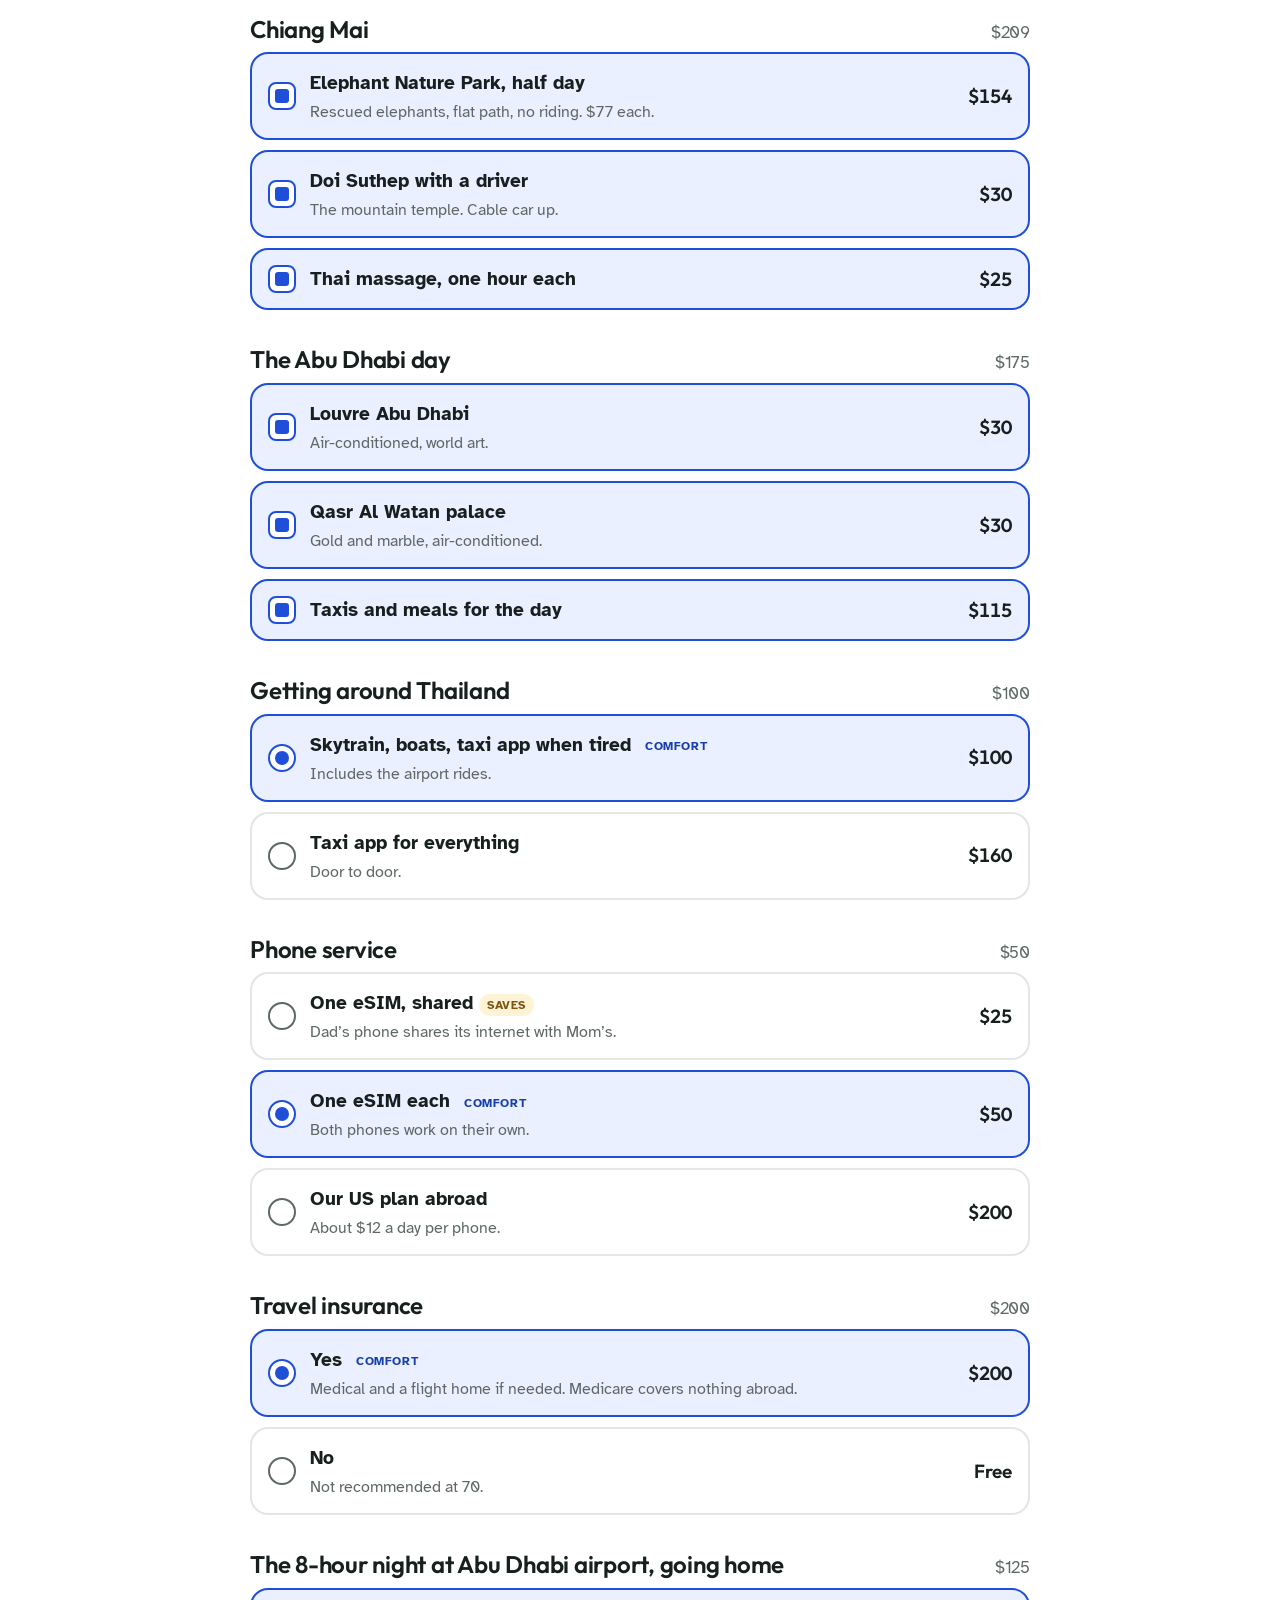
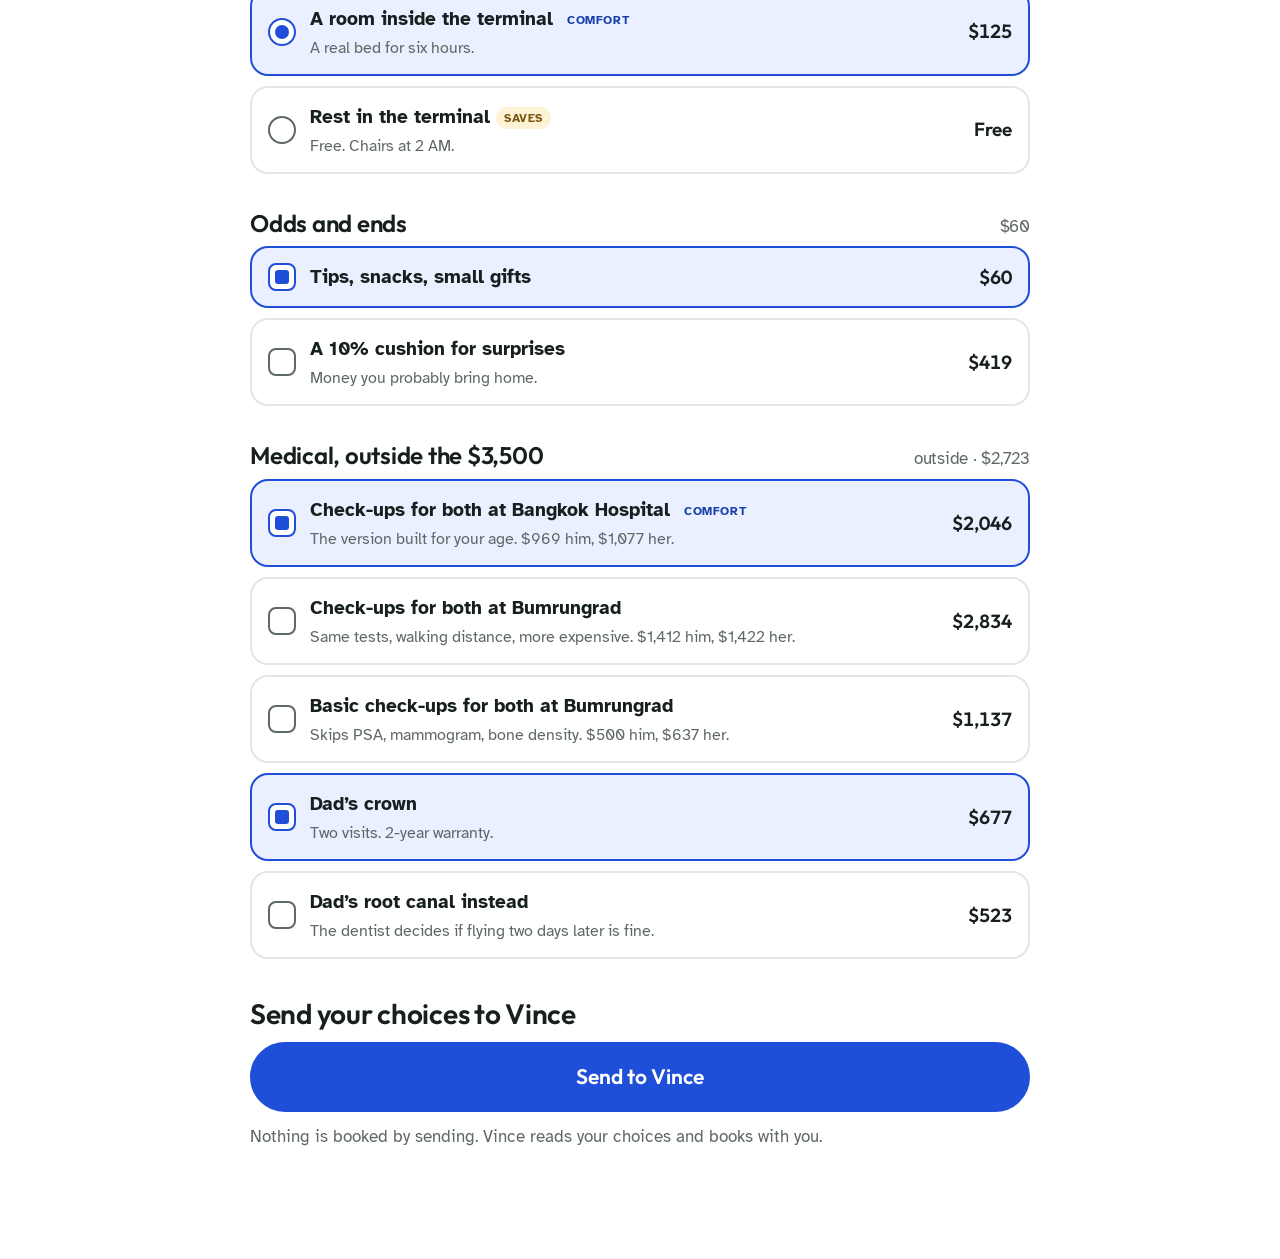
==== commit 894d1c28: "Redesign: photo-first, one accent, big type, 60-70% fewer words; accordions; 29 questions" ====
--- a/costs.html
+++ b/costs.html
@@ -3,180 +3,143 @@
 <head>
 <meta charset="utf-8">
 <meta name="viewport" content="width=device-width, initial-scale=1">
-<title>Costs — Cajetan &amp; Stella's Trip</title>
-<link rel="stylesheet" href="https://fonts.googleapis.com/css2?family=Atkinson+Hyperlegible:wght@400;700&family=Sora:wght@600;700&display=swap">
+<title>What It Costs</title>
+<link rel="stylesheet" href="https://fonts.googleapis.com/css2?family=Atkinson+Hyperlegible:wght@400;700&family=Outfit:wght@500;600&display=swap">
 <link rel="stylesheet" href="style.css">
 <style>
-  .total { position: sticky; top: 58px; z-index: 4; background: var(--card); border: 2px solid var(--accent); border-radius: 12px; padding: 14px 18px; display: grid; grid-template-columns: 1fr auto; gap: 6px 14px; align-items: center; box-shadow: 0 6px 20px rgba(0,0,0,.06); }
-  .total .k { font-size: 15px; color: var(--muted); letter-spacing: .08em; text-transform: uppercase; font-weight: 700; }
-  .total .v { font-family: "Sora", sans-serif; font-size: 34px; font-weight: 700; line-height: 1; font-variant-numeric: tabular-nums; }
-  .total .vs { font-size: 17px; color: var(--muted); grid-column: 1 / -1; }
-  .total .vs b.ok { color: var(--good); } .total .vs b.over { color: var(--warn); }
-  .group { display: grid; gap: 12px; }
-  .group h2 { display: flex; justify-content: space-between; align-items: baseline; gap: 12px; }
-  .group h2 .gsum { font-family: "Atkinson Hyperlegible", sans-serif; font-size: 18px; color: var(--muted); font-weight: 400; white-space: nowrap; }
-  .opt .price { font-family: "Sora", sans-serif; font-weight: 700; font-size: 19px; white-space: nowrap; text-align: right; font-variant-numeric: tabular-nums; }
-  .opt.priced { grid-template-columns: auto 1fr auto; }
-  .opt .tag { display: inline-block; background: var(--accent-wash); color: var(--accent-ink); font-size: 12px; font-weight: 700; letter-spacing: .06em; text-transform: uppercase; padding: 1px 7px; border-radius: 4px; margin-left: 6px; vertical-align: middle; }
-  .opt .tag.frugal { background: var(--pick-wash); color: #7A5410; }
-  .saveline { background: var(--pick-wash); border-radius: 10px; padding: 12px 16px; font-size: 18px; }
-  .saveline b { font-family: "Sora", sans-serif; }
-  .medical .opt .price { color: var(--muted); }
-  @media (max-width: 480px) { .total .v { font-size: 28px; } }
+  .total { position: sticky; top: 62px; z-index: 4; background: var(--ink); color: #fff; border-radius: var(--r); padding: 16px 20px; display: grid; grid-template-columns: 1fr auto; gap: 4px 14px; align-items: center; }
+  .total .k { font-size: 15px; opacity: .8; }
+  .total .v { font-family: "Outfit", sans-serif; font-size: 36px; font-weight: 600; line-height: 1; font-variant-numeric: tabular-nums; }
+  .total .vs { grid-column: 1 / -1; font-size: 16px; opacity: .85; }
+  .group { display: grid; gap: 10px; }
+  .group h2 { display: flex; justify-content: space-between; align-items: baseline; gap: 10px; font-size: 24px; }
+  .group h2 span { font-family: "Atkinson Hyperlegible", sans-serif; font-size: 17px; color: var(--ink-2); font-weight: 400; white-space: nowrap; }
+  .group .off { opacity: .45; }
+  .tag { display: inline-block; font-size: 12px; font-weight: 700; letter-spacing: .05em; text-transform: uppercase; padding: 2px 8px; border-radius: 999px; margin-left: 6px; vertical-align: middle; background: var(--accent-wash); color: var(--accent-2); }
+  .tag.frugal { background: #FFF3D6; color: #7A5410; }
+  .meter { background: var(--bg-2); border-radius: var(--r); padding: 14px 18px; font-size: 18px; }
+  .meter b { font-family: "Outfit", sans-serif; font-weight: 600; }
 </style>
 </head>
 <body>
-<div class="topbar"><div class="in"><a class="home" href="index.html">← Your trip</a><span class="step">What it costs</span></div></div>
+<div class="nav"><div class="in"><a class="home" href="index.html">← Your trip</a><span class="where">What it costs</span></div></div>
 <main class="page">
   <header style="display:grid;gap:10px">
-    <div class="eyebrow">For both of you · nine days · prices checked 29 August 2026</div>
-    <h1>Tap the choices and watch the total change.</h1>
-    <p class="help">Every price is for <b>the two of you together</b>. Your choices are saved on this device. Nothing here is booked — this is for deciding together. Dad: the yellow “Saves money” tags are for you. Mom: the green “Recommended” tags are the comfortable choice.</p>
+    <h1>Tap the choices. Watch the total.</h1>
+    <p class="small">Every price is for the two of you. Blue tags are the comfortable choice. Yellow tags save money. Your choices are saved on this device.</p>
   </header>
 
-  <div class="total" id="total">
-    <span class="k">Total for both</span><span class="v" id="totalV">$0</span>
-    <span class="vs" id="totalVs"></span>
-  </div>
+  <div class="total"><span class="k">Total for both</span><span class="v" id="totalV">$0</span><span class="vs" id="totalVs"></span></div>
+  <div class="meter" id="saveline"></div>
+  <div id="groups" style="display:grid;gap:36px"></div>
 
-  <div class="saveline" id="saveline"></div>
-
-  <div id="groups"></div>
-
-  <section class="card">
+  <section style="display:grid;gap:12px">
     <h2>Send your choices to Vince</h2>
-    <p class="help">Sends the choices above and the total to Vince by email so he can book what you picked.</p>
-    <button class="btn big" id="sendBtn" type="button">Send my choices to Vince</button>
-    <p class="help" id="sendStatus"></p>
-  </section>
-
-  <section class="card soft">
-    <h2>How to read this</h2>
-    <p>Flights are the one thing that changes price every day — lock those first. Hotels in Thailand are cheap in September because it is the rainy season (short afternoon showers, not all-day rain). The medical costs at the bottom are on purpose kept <b>outside</b> the $3,500, because Dad was going to pay the dentist anyway.</p>
+    <button class="btn big" id="sendBtn" type="button">Send to Vince</button>
+    <p class="small" id="sendStatus">Nothing is booked by sending. Vince reads your choices and books with you.</p>
   </section>
 </main>
 <div class="toast" id="toast" role="status"></div>
 
 <script>
 const BUDGET = 3500;
-// Each group: id, title, help, mode (one|many), options [{id, l, s, p (USD for two), tag}]
 const G = [
-  { id: 'flights', title: 'The big flights', help: 'Atlanta to Bangkok and back, both of you. Etihad is the cheapest and the only one with a free stopover hotel — but Abu Dhabi is under a US “Reconsider Travel” warning right now (see the guide). United is the route that avoids the Middle East.', mode: 'one',
-    o: [ { id: 'etihad', l: 'Etihad through Abu Dhabi', s: 'Thu 9:30 PM out, home Sat 4:30 PM. One free hotel night in Abu Dhabi included. Price checked 30 Aug; was $1,841 the day before.', p: 1921, tag: 'rec' },
-         { id: 'united', l: 'United through San Francisco and Hong Kong', s: 'Avoids the Middle East entirely. No stopover, 2 stops, 27 hours each way. Suitcases included, so no bag fare needed.', p: 2198 },
-         { id: 'qatar', l: 'Qatar Airways through New York and Doha', s: 'Doha instead of Abu Dhabi; 3 flights each way.', p: 2532 } ] },
-  { id: 'bags', title: 'Suitcases on the big flights', help: 'The cheapest Etihad ticket (“Economy Basic”) allows only a 7 kg carry-on — no suitcase at all. The next ticket up (“Value”) includes two 50-lb suitcases each. For a nine-day trip you need the suitcase.', mode: 'one',
-    o: [ { id: 'value', l: 'Value fare — two suitcases each, included', s: 'Estimated $280 more for both than Basic; the exact difference shows on etihad.com when booking.', p: 280, tag: 'rec' },
-         { id: 'paybag', l: 'Basic fare, pay for one suitcase each', s: 'About $140 per bag each way when added online — usually MORE than upgrading to Value.', p: 560 },
-         { id: 'carryon', l: 'Basic fare, carry-on only', s: 'Nine days with a 7 kg bag each. Not realistic for this trip.', p: 0, tag: 'frugal' } ] },
-  { id: 'stopover', title: 'The night in Abu Dhabi', help: 'With Etihad the hotel night is free. You only pay if you want to choose your own hotel or skip the city.', mode: 'one',
-    o: [ { id: 'free', l: 'Etihad’s free stopover hotel', s: 'The free tier is 3- and 4-star; ask for Aloft Abu Dhabi (modern 4-star, rooftop pool, elevators) or City Seasons. Room only; about $14 in fees. Must be added on etihad.com the same day you buy the tickets.', p: 14, tag: 'rec' },
-         { id: 'novotel', l: 'Pick our own: Novotel Abu Dhabi Gate', s: '4-star, Booking.com 8.5, next to the Grand Mosque.', p: 79 },
-         { id: 'rayhaan', l: 'Pick our own: Khalidiya Palace Rayhaan', s: '5-star on the beach, Booking.com 9.0. Quiet; no alcohol served.', p: 99 },
-         { id: 'skip', l: 'Skip Abu Dhabi, fly straight through', s: 'No city, no hotel; about 2 hours in the airport.', p: 0 } ] },
-  { id: 'domestic', title: 'Bangkok ↔ Chiang Mai flights', help: 'One hour in the air. Vietjet is a budget airline (pay for bags); Thai Airways includes bags and a snack.', mode: 'one',
-    o: [ { id: 'mix', l: 'Vietjet there, Thai Airways back', s: 'Cheap outbound; the full-service airline for the day you connect to the long flight home.', p: 237, tag: 'rec' },
-         { id: 'vietjet', l: 'Vietjet both ways', s: 'Includes about $30 of bag fees.', p: 200, tag: 'frugal' },
-         { id: 'thai', l: 'Thai Airways both ways', s: 'Bags and snacks included, best timings.', p: 244 } ] },
-  { id: 'bkk', title: 'Bangkok hotel · 3 nights (plus Saturday night so the room is ready at 9 AM Sunday)', help: 'All rated 8.8 or above and spotless. The difference is the walk to the hospital on Monday morning.', mode: 'one',
-    o: [ { id: 'adlib', l: 'Ad Lib Bangkok', s: '4-star, Booking.com 9.1. One minute’s walk to Bumrungrad, 500 m to the dentist, free tuk-tuk to the Skytrain. Rooms are smallish. 4 nights at about $85.', p: 340, tag: 'rec' },
-         { id: 'doubletree', l: 'DoubleTree by Hilton Ploenchit', s: '4-star, Booking.com 8.8. Big rooms, big breakfast, same street as the dentist; 10-minute walk to the Skytrain. 4 nights at about $105.', p: 420 },
-         { id: 'sindhorn', l: 'Sindhorn Midtown', s: '5-star, Booking.com 9.2 (cleanliness 9.5), infinity pool, quiet street — but 2 km from the hospitals, so every medical trip is a $3 taxi. 4 nights at about $122.', p: 488 },
-         { id: 'adlib3', l: 'Ad Lib, 3 nights only (arrive and wait for the room)', s: 'Saves one night; you may sit in the lobby until the room is cleaned, after a 20-hour journey.', p: 255, tag: 'frugal' } ] },
-  { id: 'cnx', title: 'Chiang Mai hotel · 2 nights', help: 'The Old City is flat and walkable. Both of these have an elevator — many small Chiang Mai hotels do not.', mode: 'one',
-    o: [ { id: 'vijit', l: 'THEE Vijit Lanna', s: '4-star, elevator, two pools, one minute from the old city gate. Sends a car to the airport for about $11.', p: 139, tag: 'rec' },
-         { id: 'melia', l: 'Meliá Chiang Mai', s: '5-star, Booking.com 9.0 from 980 guests, elevator, quiet rooms, rooftop pool. On the river edge of town.', p: 224 },
-         { id: 'u', l: 'U Chiang Mai', s: '4-star, rated 9.4, on the Night Bazaar, courtyard pool, all-day breakfast. Elevator not confirmed.', p: 207 } ] },
-  { id: 'food', title: 'Food, six days', help: 'A sit-down Thai restaurant with air conditioning is about $8–12 a person; a famous street stall is $2–4. Hotel breakfast is usually included.', mode: 'one',
-    o: [ { id: 'mixfood', l: 'A mix — stalls at lunch, restaurants at dinner', s: 'About $40 a day for both.', p: 240, tag: 'rec' },
-         { id: 'ac', l: 'Mostly restaurants with air conditioning', s: 'About $60 a day for both.', p: 360 },
-         { id: 'street', l: 'Mostly markets and street stalls', s: 'About $25 a day for both.', p: 150, tag: 'frugal' } ] },
-  { id: 'bkkdo', title: 'Things to do in Bangkok', help: 'Tick what you want. Prices are for both of you.', mode: 'many',
-    o: [ { id: 'palace', l: 'Grand Palace, Wat Pho, Wat Arun', s: 'Tickets for the three big temples, plus the 15-cent ferry across the river.', p: 50, on: true },
-         { id: 'watpho_massage', l: 'Foot massage in the Wat Pho pavilion, 30 minutes each', s: 'The original Thai massage school, in the shade, after the palace.', p: 24, on: true },
-         { id: 'supanniga', l: 'Stella’s birthday: rooftop table facing Wat Arun (Supanniga)', s: 'A reserved table at sunset; the $62 minimum for the table is the dinner for two.', p: 62, on: true },
-         { id: 'cruise', l: 'Stella’s birthday: river dinner cruise instead', s: 'Buffet and a band on a 200-person boat; boarding is a 40-minute taxi away. Same money, less comfort.', p: 60 },
-         { id: 'chinatown', l: 'Stella’s birthday: Chinatown street-food night instead', s: 'T&K Seafood and the neon walk. Loud, bright, unforgettable, hot.', p: 25 },
-         { id: 'costume', l: 'Thai-dress portrait at Wat Arun', s: 'The birthday photo, with the temple tower behind you.', p: 12, on: true },
-         { id: 'jim', l: 'Jim Thompson House (Monday afternoon)', s: 'Teak houses and a shaded garden, guided, mostly flat.', p: 16 },
-         { id: 'museumsiam', l: 'Museum Siam (Tuesday, the hot hours)', s: 'Air-conditioned, next to the palace. Two hours out of the sun.', p: 12, on: true } ] },
-  { id: 'cnxdo', title: 'Things to do in Chiang Mai', help: 'One main thing per day is plenty.', mode: 'many',
-    o: [ { id: 'suthep', l: 'Doi Suthep mountain temple with a driver', s: 'Private car up and back (about $25), waits while you visit. The cable car up the last stretch is 60 cents, so no 306 steps. Go at 7 AM before the clouds.', p: 30, on: true },
-         { id: 'elephants', l: 'Elephant Nature Park, half-day morning', s: 'Hotel pick-up 7:30, feed and walk slowly beside rescued elephants on a flat path. No riding, no bathing. $77 each.', p: 154, on: true },
-         { id: 'cooking', l: 'Thai cooking class, 3 hours', s: 'Market visit, then cook four dishes and eat them.', p: 60 },
-         { id: 'cnxmassage', l: 'Thai massage, one hour each', s: 'Chiang Mai is famous for it; about $12 each at a clean, well-reviewed place.', p: 25, on: true } ] },
-  { id: 'auh', title: 'The Abu Dhabi day', help: 'Only if you take the stopover. The mosque is free.', mode: 'many',
-    o: [ { id: 'louvre', l: 'Louvre Abu Dhabi tickets', s: 'Air-conditioned, two hours, open until 8:30 PM Saturday. Your Etihad boarding pass gives 15% off here and at the palace.', p: 30, on: true },
-         { id: 'qasr', l: 'Qasr Al Watan palace tickets', s: 'The presidential palace. Gold and marble; air-conditioned. 15% off with the boarding pass.', p: 30, on: true },
-         { id: 'auhtaxi', l: 'Taxis for the day', s: 'Hotel → mosque → museum → hotel → airport.', p: 60, on: true },
-         { id: 'auhfood', l: 'Meals in Abu Dhabi', s: 'Emirati lunch at Al Mrzab (dates and Arabic coffee come free), dinner near the hotel.', p: 55, on: true } ] },
-  { id: 'transport', title: 'Getting around in Thailand', help: 'Grab and Bolt are the taxi apps (like Uber). The Skytrain is $1 a ride. Airport taxis are about $12.', mode: 'one',
-    o: [ { id: 'mixtx', l: 'Skytrain and boats, taxi apps when tired', s: 'Includes both airport rides in each city ($12–16 in Bangkok, $5 in Chiang Mai).', p: 100, tag: 'rec' },
-         { id: 'taxi', l: 'Taxi apps for everything', s: 'Door to door, air-conditioned, no stairs.', p: 160 },
-         { id: 'driver', l: 'Private driver on the sightseeing days', s: 'A car and driver for the day in each city.', p: 260 } ] },
-  { id: 'phone', title: 'Phone service', help: 'You need data for the taxi apps, maps, and WhatsApp. Thailand SIM cards are cheap; US roaming is not.', mode: 'one',
-    o: [ { id: 'esim1', l: 'One eSIM, shared to the other phone', s: 'A plan you download before leaving. Dad’s phone shares its internet with Mom’s.', p: 25, tag: 'frugal' },
+  { id: 'flights', title: 'The big flights', mode: 'one',
+    o: [ { id: 'etihad', l: 'Etihad through Abu Dhabi', s: 'Cheapest. One free hotel night. Under a US travel warning.', p: 1921, tag: 'rec', img: 'img/grand_mosque.jpg' },
+         { id: 'united', l: 'United through San Francisco', s: 'Avoids the Middle East. Two stops, 27 hours. Bags included.', p: 2198, img: 'img/bts_skytrain.jpg' } ] },
+  { id: 'bags', title: 'Suitcases on Etihad', mode: 'one',
+    o: [ { id: 'value', l: 'Value fare, two suitcases each', s: 'About $280 more than the basic fare.', p: 280, tag: 'rec' },
+         { id: 'carryon', l: 'Basic fare, carry-on only', s: 'Nine days with a small bag each. Not realistic.', p: 0, tag: 'frugal' } ] },
+  { id: 'stopover', title: 'The night in Abu Dhabi', mode: 'one',
+    o: [ { id: 'free', l: 'The free Etihad hotel', s: 'Ask for Aloft, a modern 4-star. Room only. $14 in fees.', p: 14, tag: 'rec' },
+         { id: 'rayhaan', l: 'Pick our own: Khalidiya Palace', s: '5-star on the beach, rated 9.0.', p: 99 },
+         { id: 'skip', l: 'Skip the city, fly straight through', s: 'Two hours in the airport.', p: 0 } ] },
+  { id: 'domestic', title: 'Bangkok to Chiang Mai and back', mode: 'one',
+    o: [ { id: 'mix', l: 'Vietjet there, Thai Airways back', s: 'Bags included on the way back, when it matters.', p: 237, tag: 'rec' },
+         { id: 'vietjet', l: 'Vietjet both ways', s: 'Pay for bags at booking.', p: 200, tag: 'frugal' } ] },
+  { id: 'bkk', title: 'Bangkok hotel, 4 nights', mode: 'one',
+    o: [ { id: 'adlib', l: 'Ad Lib Bangkok', s: 'Rated 9.1. One minute to the hospital. Pool.', p: 340, tag: 'rec', img: 'img/chao_phraya.jpg' },
+         { id: 'doubletree', l: 'DoubleTree by Hilton', s: 'Rated 8.8. Big rooms, big breakfast, same street as the dentist.', p: 420 },
+         { id: 'adlib3', l: 'Ad Lib, 3 nights', s: 'Saves the Saturday night. You wait in the lobby for the room on Sunday morning.', p: 255, tag: 'frugal' } ] },
+  { id: 'cnx', title: 'Chiang Mai hotel, 2 nights', mode: 'one',
+    o: [ { id: 'vijit', l: 'THEE Vijit Lanna', s: 'Elevator, two pools, at the Old City gate.', p: 139, tag: 'rec', img: 'img/wat_phra_singh.jpg' },
+         { id: 'melia', l: 'Meliá Chiang Mai', s: 'Rated 9.0. Rooftop pool, very quiet.', p: 224 } ] },
+  { id: 'food', title: 'Food for six days', mode: 'one',
+    o: [ { id: 'mixfood', l: 'Stalls at lunch, restaurants at dinner', s: 'About $40 a day.', p: 240, tag: 'rec', img: 'img/pad_thai.jpg' },
+         { id: 'ac', l: 'Restaurants with air conditioning', s: 'About $60 a day.', p: 360 },
+         { id: 'street', l: 'Mostly markets and stalls', s: 'About $25 a day.', p: 150, tag: 'frugal' } ] },
+  { id: 'bkkdo', title: 'Bangkok', mode: 'many',
+    o: [ { id: 'palace', l: 'Grand Palace, Wat Pho, Wat Arun', s: 'Tickets and the ferry.', p: 50, on: true, img: 'img/wat_pho.jpg' },
+         { id: 'watpho_massage', l: 'Foot massage at Wat Pho', s: '30 minutes each, in the shade.', p: 24, on: true },
+         { id: 'supanniga', l: 'Birthday: rooftop table facing Wat Arun', s: 'The $62 table minimum is the dinner.', p: 62, on: true, img: 'img/wat_arun.jpg' },
+         { id: 'chinatown', l: 'Birthday: Chinatown street food instead', s: 'Loud, bright, hot.', p: 25, img: 'img/yaowarat.jpg' },
+         { id: 'costume', l: 'Thai-dress portrait at Wat Arun', s: 'The birthday photo.', p: 12, on: true },
+         { id: 'museumsiam', l: 'Museum Siam, the hot hours', s: 'Air-conditioned, next to the palace.', p: 12, on: true } ] },
+  { id: 'cnxdo', title: 'Chiang Mai', mode: 'many',
+    o: [ { id: 'elephants', l: 'Elephant Nature Park, half day', s: 'Rescued elephants, flat path, no riding. $77 each.', p: 154, on: true, img: 'img/elephant_nature_park.jpg' },
+         { id: 'suthep', l: 'Doi Suthep with a driver', s: 'The mountain temple. Cable car up.', p: 30, on: true, img: 'img/doi_suthep.jpg' },
+         { id: 'cnxmassage', l: 'Thai massage, one hour each', s: '', p: 25, on: true } ] },
+  { id: 'auh', title: 'The Abu Dhabi day', mode: 'many',
+    o: [ { id: 'louvre', l: 'Louvre Abu Dhabi', s: 'Air-conditioned, world art.', p: 30, on: true, img: 'img/louvre_ad.jpg' },
+         { id: 'qasr', l: 'Qasr Al Watan palace', s: 'Gold and marble, air-conditioned.', p: 30, on: true, img: 'img/qasr_al_watan.jpg' },
+         { id: 'auhtaxi', l: 'Taxis and meals for the day', s: '', p: 115, on: true } ] },
+  { id: 'transport', title: 'Getting around Thailand', mode: 'one',
+    o: [ { id: 'mixtx', l: 'Skytrain, boats, taxi app when tired', s: 'Includes the airport rides.', p: 100, tag: 'rec' },
+         { id: 'taxi', l: 'Taxi app for everything', s: 'Door to door.', p: 160 } ] },
+  { id: 'phone', title: 'Phone service', mode: 'one',
+    o: [ { id: 'esim1', l: 'One eSIM, shared', s: 'Dad’s phone shares its internet with Mom’s.', p: 25, tag: 'frugal' },
          { id: 'esim2', l: 'One eSIM each', s: 'Both phones work on their own.', p: 50, tag: 'rec' },
-         { id: 'airportsim', l: 'SIM cards at the Bangkok airport', s: 'A counter at arrivals swaps the card in five minutes.', p: 30 },
-         { id: 'roam', l: 'Use our US phone plan abroad', s: 'About $10–12 a day per phone.', p: 200 } ] },
-  { id: 'insurance', title: 'Travel insurance', help: 'Medicare does not cover you outside the USA. This is the one thing not to skip at 70.', mode: 'one',
-    o: [ { id: 'ins', l: 'Yes — medical and emergency flight-home cover', s: 'About $100 each for the ten days.', p: 200, tag: 'rec' },
-         { id: 'noins', l: 'No insurance', s: 'Not recommended.', p: 0 } ] },
-  { id: 'layover', title: 'The 8-hour wait at Abu Dhabi airport on the way home', help: '12:30 AM to 9:20 AM. The terminal is new and quiet.', mode: 'one',
-    o: [ { id: 'wait', l: 'Rest in the terminal', s: 'Free. Quiet seats, cafés open all night. Hard at 2 AM at any age.', p: 0, tag: 'frugal' },
-         { id: 'lounge', l: 'Lounge with recliners and showers', s: 'About $50 each.', p: 100 },
-         { id: 'airhotel', l: 'A room at the airport hotel (AUHotel, inside Terminal A)', s: 'A real bed for six hours without leaving the terminal. About $116–130 for the room.', p: 125, tag: 'rec' } ] },
+         { id: 'roam', l: 'Our US plan abroad', s: 'About $12 a day per phone.', p: 200 } ] },
+  { id: 'insurance', title: 'Travel insurance', mode: 'one',
+    o: [ { id: 'ins', l: 'Yes', s: 'Medical and a flight home if needed. Medicare covers nothing abroad.', p: 200, tag: 'rec' },
+         { id: 'noins', l: 'No', s: 'Not recommended at 70.', p: 0 } ] },
+  { id: 'layover', title: 'The 8-hour night at Abu Dhabi airport, going home', mode: 'one',
+    o: [ { id: 'airhotel', l: 'A room inside the terminal', s: 'A real bed for six hours.', p: 125, tag: 'rec' },
+         { id: 'wait', l: 'Rest in the terminal', s: 'Free. Chairs at 2 AM.', p: 0, tag: 'frugal' } ] },
   { id: 'misc', title: 'Odds and ends', mode: 'many',
     o: [ { id: 'tips', l: 'Tips, snacks, small gifts', s: '', p: 60, on: true },
-         { id: 'buffer', l: 'A 10% cushion for surprises', s: 'Recommended by every planner. Money you probably bring home.', p: 0, dyn: 'buffer' } ] },
-  { id: 'medical', title: 'Medical — outside the $3,500', help: 'Shown so nothing surprises you. Dad was going to pay the dentist anyway; the check-ups are optional. Prices checked 30 August on the hospitals’ own price lists (32.5 baht to the dollar).', mode: 'many', outside: true,
-    o: [ { id: 'chk_basic', l: 'Basic “Executive” check-up at Bumrungrad, both of you', s: 'Bloods, ECG, chest x-ray, ultrasound. Does NOT include PSA, mammogram, bone density, eye or hearing. Him $500, her $637.', p: 1137 },
-         { id: 'chk_70', l: 'Bumrungrad “Holistic 70+” check-up, both of you', s: 'The one built for your age: everything above plus PSA/mammogram, bone density, eye scan, hearing, stress test. 6–8 hours, same-day first results. Him $1,412, her $1,422.', p: 2834 },
-         { id: 'chk_bkh', l: 'Bangkok Hospital “Longevity 60+”, both of you', s: 'Same idea as Holistic 70+, adds a heart echo and neck-artery scan, costs a third less — but a 20-minute taxi instead of a walk, and book 7 days ahead. Him $969, her $1,077.', p: 2046, on: true, tag: 'rec' },
-         { id: 'dental_crown', l: 'Dad’s dental: a crown at BIDH (across the road from Bumrungrad)', s: 'Zirconia crown 22,000 baht ($677); a one-day crown 25,000 ($769). Two visits, Monday and Wednesday. 2-year warranty.', p: 677, on: true },
-         { id: 'dental_rct', l: 'Dad’s dental: a root canal instead', s: 'About 17,000 baht ($523) at BIDC. Borderline for flying two days later — the dentist decides.', p: 523 },
-         { id: 'dental_implant', l: 'Dad’s dental: an implant', s: '65,000–95,000 baht ($2,000–2,900). Cannot be finished on this trip — needs 2–4 months of healing and a second visit.', p: 2000 } ] }
+         { id: 'buffer', l: 'A 10% cushion for surprises', s: 'Money you probably bring home.', p: 0, dyn: 'buffer' } ] },
+  { id: 'medical', title: 'Medical, outside the $3,500', mode: 'many', outside: true,
+    o: [ { id: 'chk_bkh', l: 'Check-ups for both at Bangkok Hospital', s: 'The version built for your age. $969 him, $1,077 her.', p: 2046, on: true, tag: 'rec' },
+         { id: 'chk_70', l: 'Check-ups for both at Bumrungrad', s: 'Same tests, walking distance, more expensive. $1,412 him, $1,422 her.', p: 2834 },
+         { id: 'chk_basic', l: 'Basic check-ups for both at Bumrungrad', s: 'Skips PSA, mammogram, bone density. $500 him, $637 her.', p: 1137 },
+         { id: 'dental_crown', l: 'Dad’s crown', s: 'Two visits. 2-year warranty.', p: 677, on: true },
+         { id: 'dental_rct', l: 'Dad’s root canal instead', s: 'The dentist decides if flying two days later is fine.', p: 523 } ] }
 ];
-
-const STORE = 'ptrip.costs.v1';
+const STORE = 'ptrip.costs.v2';
 let sel = {}; try { sel = JSON.parse(localStorage.getItem(STORE) || '{}') || {}; } catch (e) {}
-G.forEach(g => { if (sel[g.id] == null) sel[g.id] = g.mode === 'one' ? g.o.find(o => o.tag === 'rec')?.id || g.o[0].id : g.o.filter(o => o.on).map(o => o.id); });
+G.forEach(g => { if (sel[g.id] == null) sel[g.id] = g.mode === 'one' ? (g.o.find(o => o.tag === 'rec')?.id || g.o[0].id) : g.o.filter(o => o.on).map(o => o.id); });
 const save = () => { try { localStorage.setItem(STORE, JSON.stringify(sel)); } catch (e) {} };
 const money = n => '$' + Math.round(n).toLocaleString('en-US');
 const esc = s => String(s).replace(/&/g, '&amp;').replace(/</g, '&lt;').replace(/>/g, '&gt;').replace(/"/g, '&quot;');
-
+const etihad = () => sel.flights === 'etihad';
+function offGroup(id) { return (['bags', 'stopover', 'layover'].includes(id) && !etihad()) || (id === 'auh' && (!etihad() || sel.stopover === 'skip')); }
 function groupTotal(g, base) {
+  if (offGroup(g.id)) return 0;
   if (g.mode === 'one') { const o = g.o.find(o => o.id === sel[g.id]); return o ? o.p : 0; }
   return g.o.filter(o => sel[g.id].includes(o.id)).reduce((s, o) => s + (o.dyn === 'buffer' ? base * 0.10 : o.p), 0);
 }
 function compute() {
-  let inside = 0;
-  G.filter(g => !g.outside && g.id !== 'misc').forEach(g => { inside += groupTotal(g); });
-  // Abu Dhabi day only counts if stopover taken
-  if (sel.stopover === 'skip' || sel.flights !== 'etihad') inside -= groupTotal(G.find(g => g.id === 'auh'));
-  if (sel.flights !== 'etihad') { inside -= groupTotal(G.find(g => g.id === 'bags')); inside -= groupTotal(G.find(g => g.id === 'stopover')); inside -= groupTotal(G.find(g => g.id === 'layover')); }
-  const base = inside;
-  const misc = groupTotal(G.find(g => g.id === 'misc'), base);
-  inside += misc;
-  const outside = groupTotal(G.find(g => g.id === 'medical'));
-  return { inside, outside, base };
+  let base = 0; G.filter(g => !g.outside && g.id !== 'misc').forEach(g => { base += groupTotal(g); });
+  const inside = base + groupTotal(G.find(g => g.id === 'misc'), base);
+  return { inside, outside: groupTotal(G.find(g => g.id === 'medical')), base };
 }
+function recommended() { const keep = sel; sel = {}; G.forEach(g => { sel[g.id] = g.mode === 'one' ? (g.o.find(o => o.tag === 'rec')?.id || g.o[0].id) : g.o.filter(o => o.on).map(o => o.id); }); const r = compute().inside; sel = keep; return r; }
 function render() {
   const { inside, outside, base } = compute();
   document.getElementById('totalV').textContent = money(inside);
   const diff = BUDGET - inside;
-  document.getElementById('totalVs').innerHTML = 'Budget $3,500 · ' + (diff >= 0 ? '<b class="ok">' + money(diff) + ' under</b>' : '<b class="over">' + money(-diff) + ' over</b>') + ' · plus medical ' + money(outside) + ' outside the budget';
-  const recTotal = (() => { const keep = sel; sel = {}; G.forEach(g => { sel[g.id] = g.mode === 'one' ? (g.o.find(o => o.tag === 'rec')?.id || g.o[0].id) : g.o.filter(o => o.on).map(o => o.id); }); const r = compute().inside; sel = keep; return r; })();
-  const s = recTotal - inside;
-  document.getElementById('saveline').innerHTML = s > 0 ? 'Dad’s meter: your choices are <b>' + money(s) + ' cheaper</b> than the recommended set-up.' : (s < 0 ? 'Your choices are <b>' + money(-s) + ' more</b> than the recommended set-up — that is fine if it buys comfort.' : 'These are the recommended choices. Tap any option to see what changes.');
+  document.getElementById('totalVs').textContent = (diff >= 0 ? money(diff) + ' under the $3,500 budget' : money(-diff) + ' over the $3,500 budget') + ' · medical ' + money(outside) + ' on top';
+  const s = recommended() - inside;
+  document.getElementById('saveline').innerHTML = s > 0 ? 'Dad’s meter: <b>' + money(s) + ' cheaper</b> than the comfortable set-up.' : (s < 0 ? '<b>' + money(-s) + ' more</b> than the comfortable set-up. Fine if it buys comfort.' : 'These are the comfortable choices. Tap anything to change it.');
   let h = '';
   G.forEach(g => {
-    const disabled = (g.id === 'auh' && (sel.stopover === 'skip' || sel.flights !== 'etihad')) || (['bags', 'stopover', 'layover'].includes(g.id) && sel.flights !== 'etihad');
-    h += '<section class="group ' + (g.outside ? 'medical' : '') + '" ' + (disabled ? 'style="opacity:.5"' : '') + '><h2>' + esc(g.title) + '<span class="gsum">' + (g.outside ? 'outside budget · ' : '') + money(groupTotal(g, base)) + '</span></h2>' + (g.help ? '<p class="help">' + esc(g.help) + '</p>' : '') + (disabled ? '<p class="help"><b>Not counted</b> with the route you chose.</p>' : '') + '<div class="options">';
+    const off = offGroup(g.id);
+    h += '<section class="group' + (off ? ' off' : '') + '"><h2>' + esc(g.title) + '<span>' + (off ? 'not counted' : (g.outside ? 'outside · ' : '') + money(groupTotal(g, base))) + '</span></h2><div class="options">';
     g.o.forEach(o => {
       const on = g.mode === 'one' ? sel[g.id] === o.id : sel[g.id].includes(o.id);
       const price = o.dyn === 'buffer' ? money(base * 0.10) : (o.p === 0 ? 'Free' : money(o.p));
-      h += '<button type="button" class="opt priced ' + (g.mode === 'one' ? 'radio' : '') + '" role="' + (g.mode === 'one' ? 'radio' : 'checkbox') + '" aria-checked="' + on + '" data-g="' + g.id + '" data-o="' + o.id + '"><span class="box"></span><span><span class="lbl">' + esc(o.l) + (o.tag === 'rec' ? '<span class="tag">Recommended</span>' : '') + (o.tag === 'frugal' ? '<span class="tag frugal">Saves money</span>' : '') + '</span>' + (o.s ? '<span class="sub">' + esc(o.s) + '</span>' : '') + '</span><span class="price">' + price + '</span></button>';
+      h += '<button type="button" class="opt priced' + (g.mode === 'many' ? ' check' : '') + '" role="' + (g.mode === 'one' ? 'radio' : 'checkbox') + '" aria-checked="' + on + '" data-g="' + g.id + '" data-o="' + o.id + '"><span class="box"></span><span><span class="lbl">' + esc(o.l) + (o.tag === 'rec' ? '<span class="tag">Comfort</span>' : '') + (o.tag === 'frugal' ? '<span class="tag frugal">Saves</span>' : '') + '</span>' + (o.s ? '<span class="sub">' + esc(o.s) + '</span>' : '') + '</span><span class="price">' + price + '</span></button>';
     });
     h += '</div></section>';
   });
@@ -184,30 +147,23 @@
   document.querySelectorAll('.opt').forEach(b => b.addEventListener('click', () => {
     const g = G.find(x => x.id === b.dataset.g), o = b.dataset.o;
     if (g.mode === 'one') sel[g.id] = o;
-    else { const arr = sel[g.id].slice(); const i = arr.indexOf(o); if (i >= 0) arr.splice(i, 1); else { arr.push(o); const bday = ['supanniga', 'cruise', 'chinatown']; if (bday.includes(o)) bday.filter(x => x !== o).forEach(x => { const j = arr.indexOf(x); if (j >= 0) arr.splice(j, 1); }); } sel[g.id] = arr; }
+    else { const arr = sel[g.id].slice(); const i = arr.indexOf(o); if (i >= 0) arr.splice(i, 1); else { arr.push(o); const bday = ['supanniga', 'chinatown']; if (bday.includes(o)) bday.filter(x => x !== o).forEach(x => { const j = arr.indexOf(x); if (j >= 0) arr.splice(j, 1); }); const chk = ['chk_bkh', 'chk_70', 'chk_basic']; if (chk.includes(o)) chk.filter(x => x !== o).forEach(x => { const j = arr.indexOf(x); if (j >= 0) arr.splice(j, 1); }); const den = ['dental_crown', 'dental_rct']; if (den.includes(o)) den.filter(x => x !== o).forEach(x => { const j = arr.indexOf(x); if (j >= 0) arr.splice(j, 1); }); } sel[g.id] = arr; }
     save(); const y = window.scrollY; render(); window.scrollTo(0, y);
   }));
 }
 render();
-
 const toastEl = document.getElementById('toast');
-function toast(msg) { toastEl.textContent = msg; toastEl.classList.add('show'); setTimeout(() => toastEl.classList.remove('show'), 2200); }
+function toast(m) { toastEl.textContent = m; toastEl.classList.add('show'); setTimeout(() => toastEl.classList.remove('show'), 2000); }
 document.getElementById('sendBtn').addEventListener('click', async () => {
-  const btn = document.getElementById('sendBtn'), st = document.getElementById('sendStatus');
-  btn.disabled = true; st.textContent = 'Sending…';
-  const { inside, outside } = compute();
-  const answers = {}; const labels = {};
-  G.forEach(g => { const v = g.mode === 'one' ? g.o.find(o => o.id === sel[g.id])?.l : g.o.filter(o => sel[g.id].includes(o.id)).map(o => o.l); answers['cost_' + g.id] = v; labels['cost_' + g.id] = g.title + ' (' + money(groupTotal(g, compute().base)) + ')'; });
-  answers.total_inside = money(inside); labels.total_inside = 'Total for both (inside budget)';
-  answers.total_medical = money(outside); labels.total_medical = 'Medical (outside budget)';
-  let who = 'unknown'; try { who = (JSON.parse(localStorage.getItem('ptrip.answers.v1') || '{}') || {}).who || 'unknown'; } catch (e) {}
-  const payload = { token: 'ptrip_2026_kx7Qm9', who, section: 'costs', answers, labels, sentAt: new Date().toISOString() };
+  const btn = document.getElementById('sendBtn'), st = document.getElementById('sendStatus'); btn.disabled = true; st.textContent = 'Sending…';
+  const { inside, outside, base } = compute(); const answers = {}, labels = {};
+  G.forEach(g => { answers['cost_' + g.id] = offGroup(g.id) ? 'not counted' : (g.mode === 'one' ? g.o.find(o => o.id === sel[g.id])?.l : g.o.filter(o => sel[g.id].includes(o.id)).map(o => o.l)); labels['cost_' + g.id] = g.title + ' (' + money(groupTotal(g, base)) + ')'; });
+  answers.total_inside = money(inside); labels.total_inside = 'Total for both'; answers.total_medical = money(outside); labels.total_medical = 'Medical, outside';
+  let who = 'unknown'; try { who = (JSON.parse(localStorage.getItem('ptrip.answers.v2') || localStorage.getItem('ptrip.answers.v1') || '{}') || {}).who || 'unknown'; } catch (e) {}
   try {
-    const body = new URLSearchParams(); body.set('payload', JSON.stringify(payload));
-    const r = await fetch('https://n8n.americanlifeteam.com/webhook/parents-trip-answers', { method: 'POST', body });
-    const j = await r.json().catch(() => ({}));
-    if (r.ok && j.ok) { st.textContent = 'Sent. Vince has your choices.'; btn.textContent = 'Sent ✓'; toast('Sent to Vince'); }
-    else throw new Error(j.error || ('HTTP ' + r.status));
+    const body = new URLSearchParams(); body.set('payload', JSON.stringify({ token: 'ptrip_2026_kx7Qm9', who, section: 'costs', answers, labels, sentAt: new Date().toISOString() }));
+    const r = await fetch('https://n8n.americanlifeteam.com/webhook/parents-trip-answers', { method: 'POST', body }); const j = await r.json().catch(() => ({}));
+    if (r.ok && j.ok) { st.textContent = 'Sent. Vince has your choices.'; btn.textContent = 'Sent'; toast('Sent to Vince'); } else throw new Error(j.error || ('HTTP ' + r.status));
   } catch (e) { st.textContent = 'It did not go through (' + e.message + '). Try again in a minute.'; btn.disabled = false; }
 });
 </script>
--- a/style.css
+++ b/style.css
@@ -1,106 +1,109 @@
-/* Trip planner for Cajetan & Stella — built for big text, slow reading, and fingers, not mouse pointers. */
+/* Cajetan & Stella's trip. Photo-first, big type, one accent. */
 :root {
-  --ground: #FFFDF8;
-  --panel: #F5F0E6;
-  --card: #FFFFFF;
-  --ink: #1E2A32;
-  --muted: #5A6570;
-  --rule: #DCD5C8;
-  --accent: #0F7C6C;
-  --accent-ink: #0A5C50;
-  --accent-wash: #E1F0EC;
-  --pick: #E0A21F;
-  --pick-wash: #FBF1D6;
-  --good: #2E7D4F;
-  --warn: #B2571F;
-  --warn-wash: #F9EDE2;
-  --focus: #0F7C6C;
+  --bg: #FFFFFF;
+  --bg-2: #F4F5F4;
+  --ink: #17201F;
+  --ink-2: #5E6866;
+  --line: #E3E6E4;
+  --accent: #1F4FD8;
+  --accent-2: #163DAB;
+  --accent-wash: #EAF0FF;
+  --warn: #C2410C;
+  --warn-wash: #FFF1EA;
+  --r: 18px;
 }
 * { box-sizing: border-box; }
 html { -webkit-text-size-adjust: 100%; }
-body {
-  margin: 0; background: var(--ground); color: var(--ink);
-  font-family: "Atkinson Hyperlegible", "Helvetica Neue", Arial, sans-serif;
-  font-size: 20px; line-height: 1.55;
-}
-h1, h2, h3 { font-family: "Sora", "Atkinson Hyperlegible", sans-serif; margin: 0; line-height: 1.15; text-wrap: balance; }
-h1 { font-size: 34px; }
-h2 { font-size: 26px; margin-bottom: 10px; }
-h3 { font-size: 21px; }
-p { margin: 0; max-width: 60ch; }
-a { color: var(--accent-ink); text-decoration-thickness: 2px; text-underline-offset: 3px; }
-a:focus-visible, button:focus-visible, input:focus-visible, textarea:focus-visible { outline: 3px solid var(--focus); outline-offset: 3px; }
+body { margin: 0; background: var(--bg); color: var(--ink); font-family: "Atkinson Hyperlegible", "Helvetica Neue", Arial, sans-serif; font-size: 20px; line-height: 1.5; }
+h1, h2, h3 { font-family: "Outfit", "Atkinson Hyperlegible", sans-serif; margin: 0; line-height: 1.1; font-weight: 600; letter-spacing: -0.01em; text-wrap: balance; }
+h1 { font-size: 40px; }
+h2 { font-size: 28px; }
+h3 { font-size: 22px; }
+p { margin: 0; max-width: 34em; }
+a { color: var(--accent-2); text-underline-offset: 3px; }
+a:focus-visible, button:focus-visible, summary:focus-visible, textarea:focus-visible { outline: 3px solid var(--accent); outline-offset: 3px; }
 img { max-width: 100%; display: block; }
-.page { max-width: 760px; margin: 0 auto; padding: 24px 20px 96px; display: grid; gap: 28px; }
+.small { color: var(--ink-2); font-size: 17px; }
 
-/* top bar */
-.topbar { position: sticky; top: 0; z-index: 5; background: var(--ground); border-bottom: 1px solid var(--rule); }
-.topbar .in { max-width: 760px; margin: 0 auto; padding: 12px 20px; display: flex; align-items: center; justify-content: space-between; gap: 12px; }
-.topbar a.home { font-family: "Sora", sans-serif; font-weight: 700; text-decoration: none; color: var(--ink); font-size: 18px; }
-.topbar .step { color: var(--muted); font-size: 16px; white-space: nowrap; }
-.progress { height: 6px; background: var(--rule); }
-.progress span { display: block; height: 100%; background: var(--accent); transition: width .2s; }
+/* nav */
+.nav { position: sticky; top: 0; z-index: 5; background: rgba(255,255,255,.92); backdrop-filter: blur(8px); border-bottom: 1px solid var(--line); }
+.nav .in { max-width: 820px; margin: 0 auto; padding: 14px 20px; display: flex; align-items: center; justify-content: space-between; gap: 12px; }
+.nav a.home { font-family: "Outfit", sans-serif; font-weight: 600; text-decoration: none; color: var(--ink); font-size: 18px; }
+.nav .where { color: var(--ink-2); font-size: 16px; }
+.progress { height: 5px; background: var(--line); }
+.progress span { display: block; height: 100%; background: var(--accent); }
 
-/* cards & buttons */
-.card { background: var(--card); border: 1px solid var(--rule); border-radius: 12px; padding: 20px 22px; display: grid; gap: 12px; }
-.card.soft { background: var(--panel); }
-.eyebrow { font-size: 14px; letter-spacing: 0.1em; text-transform: uppercase; color: var(--muted); font-weight: 700; }
-.help { color: var(--muted); font-size: 18px; }
-.analogy { background: var(--panel); border-left: 4px solid var(--pick); padding: 12px 16px; border-radius: 0 8px 8px 0; font-size: 18px; }
-.analogy b { color: var(--ink); }
-.photo { border-radius: 12px; overflow: hidden; border: 1px solid var(--rule); background: var(--panel); }
-.photo img { width: 100%; height: 260px; object-fit: cover; }
-.photo figcaption { padding: 8px 12px; font-size: 15px; color: var(--muted); }
+.page { max-width: 820px; margin: 0 auto; padding: 28px 20px 110px; display: grid; gap: 40px; }
+.page > * { min-width: 0; }
 
-.btn { display: inline-flex; align-items: center; justify-content: center; gap: 10px; min-height: 60px; padding: 14px 22px; border-radius: 12px; border: 2px solid var(--accent); background: var(--accent); color: #fff; font: inherit; font-weight: 700; font-size: 20px; cursor: pointer; text-decoration: none; }
-.btn.secondary { background: var(--card); color: var(--accent-ink); }
-.btn.quiet { background: transparent; border-color: transparent; color: var(--muted); }
-.btn:disabled { opacity: .45; cursor: default; }
-.btn.big { min-height: 76px; font-size: 22px; width: 100%; }
-.btn-row { display: flex; gap: 12px; flex-wrap: wrap; }
-.btn-row .btn { flex: 1 1 180px; }
+/* hero */
+.hero { position: relative; border-radius: var(--r); overflow: hidden; background: var(--bg-2); min-height: 380px; display: grid; align-items: end; }
+.hero img { position: absolute; inset: 0; width: 100%; height: 100%; object-fit: cover; }
+.hero .txt { position: relative; padding: 28px 24px; color: #fff; background: linear-gradient(to top, rgba(0,0,0,.72), rgba(0,0,0,0) 70%); display: grid; gap: 8px; }
+.hero h1 { color: #fff; font-size: 44px; }
+.hero p { color: #fff; opacity: .92; font-size: 19px; }
+
+/* photo tiles */
+.tiles { display: grid; gap: 16px; }
+.tile { display: grid; grid-template-columns: 1fr; text-decoration: none; color: var(--ink); background: var(--bg); border: 1px solid var(--line); border-radius: var(--r); overflow: hidden; }
+.tile img { width: 100%; height: 170px; object-fit: cover; }
+.tile .t { padding: 16px 18px 18px; display: grid; gap: 4px; }
+.tile .t p { color: var(--ink-2); font-size: 17px; }
+.tile:hover, .tile:focus-visible { border-color: var(--accent); }
+@media (min-width: 640px) { .tiles { grid-template-columns: 1fr 1fr; } }
+
+/* buttons */
+.btn { display: inline-flex; align-items: center; justify-content: center; gap: 8px; min-height: 58px; padding: 12px 22px; border-radius: 999px; border: 2px solid var(--accent); background: var(--accent); color: #fff; font: inherit; font-family: "Outfit", sans-serif; font-weight: 600; font-size: 19px; cursor: pointer; text-decoration: none; }
+.btn.secondary { background: var(--bg); color: var(--accent-2); }
+.btn:disabled { opacity: .4; cursor: default; }
+.btn.big { width: 100%; min-height: 70px; font-size: 21px; }
+.btn:active { transform: translateY(1px); }
 
 /* option tiles */
-.options { display: grid; gap: 12px; }
-.opt { display: grid; grid-template-columns: auto 1fr; gap: 14px; align-items: center; width: 100%; text-align: left; background: var(--card); border: 2px solid var(--rule); border-radius: 12px; padding: 14px 16px; font: inherit; color: var(--ink); cursor: pointer; min-height: 64px; }
-.opt .box { width: 30px; height: 30px; border: 2px solid var(--muted); border-radius: 8px; display: grid; place-items: center; flex: none; background: #fff; }
-.opt.radio .box { border-radius: 50%; }
-.opt .box::after { content: ""; width: 16px; height: 16px; border-radius: 4px; background: transparent; }
-.opt.radio .box::after { border-radius: 50%; }
-.opt[aria-checked="true"] { border-color: var(--pick); background: var(--pick-wash); }
-.opt[aria-checked="true"] .box { border-color: var(--pick); }
-.opt[aria-checked="true"] .box::after { background: var(--pick); }
-.opt .lbl { font-weight: 700; font-size: 20px; }
-.opt .sub { display: block; font-weight: 400; color: var(--muted); font-size: 17px; margin-top: 2px; }
-.opt img { width: 88px; height: 66px; object-fit: cover; border-radius: 8px; grid-row: span 1; }
-.opt.withimg { grid-template-columns: auto 88px 1fr; }
+.options { display: grid; gap: 10px; }
+.opt { display: grid; grid-template-columns: auto 1fr; gap: 14px; align-items: center; width: 100%; text-align: left; background: var(--bg); border: 2px solid var(--line); border-radius: var(--r); padding: 14px 16px; font: inherit; color: var(--ink); cursor: pointer; min-height: 62px; }
+.opt.withimg { grid-template-columns: auto 80px 1fr; }
+.opt.priced { grid-template-columns: auto 1fr auto; }
+.opt img { width: 80px; height: 60px; object-fit: cover; border-radius: 10px; }
+.opt .box { width: 28px; height: 28px; border: 2px solid var(--ink-2); border-radius: 50%; display: grid; place-items: center; background: #fff; }
+.opt.check .box { border-radius: 8px; }
+.opt .box::after { content: ""; width: 14px; height: 14px; border-radius: 50%; }
+.opt.check .box::after { border-radius: 3px; }
+.opt[aria-checked="true"] { border-color: var(--accent); background: var(--accent-wash); }
+.opt[aria-checked="true"] .box { border-color: var(--accent); }
+.opt[aria-checked="true"] .box::after { background: var(--accent); }
+.opt .lbl { font-weight: 700; font-size: 19px; }
+.opt .sub { display: block; font-weight: 400; color: var(--ink-2); font-size: 16px; margin-top: 2px; }
+.opt .price { font-family: "Outfit", sans-serif; font-weight: 600; font-size: 19px; white-space: nowrap; font-variant-numeric: tabular-nums; }
+textarea { width: 100%; font: inherit; padding: 14px 16px; border: 2px solid var(--line); border-radius: var(--r); background: var(--bg); color: var(--ink); min-height: 120px; resize: vertical; }
 
-textarea, input[type="text"] { width: 100%; font: inherit; font-size: 20px; padding: 14px 16px; border: 2px solid var(--rule); border-radius: 12px; background: var(--card); color: var(--ink); }
-textarea { min-height: 130px; resize: vertical; }
+/* details / accordion */
+details { border-top: 1px solid var(--line); }
+details:last-of-type { border-bottom: 1px solid var(--line); }
+summary { list-style: none; cursor: pointer; padding: 18px 0; display: flex; justify-content: space-between; align-items: center; gap: 12px; font-family: "Outfit", sans-serif; font-weight: 600; font-size: 21px; }
+summary::-webkit-details-marker { display: none; }
+summary::after { content: "+"; color: var(--accent); font-size: 28px; line-height: 1; flex: none; }
+details[open] summary::after { content: "−"; }
+details .body { padding: 0 0 22px; display: grid; gap: 12px; }
+details .body p, details .body li { max-width: none; }
+ul.dots { margin: 0; padding-left: 22px; display: grid; gap: 8px; }
 
-/* nav at bottom */
-.navbar { position: fixed; bottom: 0; left: 0; right: 0; background: var(--ground); border-top: 1px solid var(--rule); z-index: 5; }
-.navbar .in { max-width: 760px; margin: 0 auto; padding: 12px 20px; display: flex; gap: 12px; }
-.navbar .btn { flex: 1; }
+/* photo figure */
+.photo { border-radius: var(--r); overflow: hidden; background: var(--bg-2); }
+.photo img { width: 100%; height: 240px; object-fit: cover; }
+.photo figcaption { padding: 8px 4px 0; font-size: 16px; color: var(--ink-2); }
 
-/* home tiles */
-.tiles { display: grid; gap: 14px; }
-.tile { display: grid; grid-template-columns: 1fr; gap: 6px; background: var(--card); border: 2px solid var(--rule); border-radius: 14px; padding: 18px 20px; text-decoration: none; color: var(--ink); }
-.tile:hover, .tile:focus-visible { border-color: var(--accent); }
-.tile h3 { color: var(--accent-ink); }
-.tile p { color: var(--muted); font-size: 18px; max-width: none; }
-.tile .go { font-weight: 700; color: var(--accent-ink); }
+/* notice */
+.notice { background: var(--warn-wash); border-radius: var(--r); padding: 18px 20px; display: grid; gap: 8px; }
+.notice h2 { font-size: 22px; color: var(--warn); }
+.notice p { max-width: none; font-size: 18px; }
 
-/* toast */
-.toast { position: fixed; left: 50%; bottom: 100px; transform: translateX(-50%); background: var(--ink); color: #fff; padding: 12px 18px; border-radius: 10px; font-size: 17px; opacity: 0; pointer-events: none; transition: opacity .2s; }
+/* fixed bottom nav */
+.bottom { position: fixed; bottom: 0; left: 0; right: 0; background: rgba(255,255,255,.95); backdrop-filter: blur(8px); border-top: 1px solid var(--line); z-index: 5; }
+.bottom .in { max-width: 820px; margin: 0 auto; padding: 12px 20px; display: flex; gap: 12px; }
+.bottom .btn { flex: 1; }
+
+.toast { position: fixed; left: 50%; bottom: 100px; transform: translateX(-50%); background: var(--ink); color: #fff; padding: 12px 18px; border-radius: 999px; font-size: 17px; opacity: 0; pointer-events: none; transition: opacity .15s; }
 .toast.show { opacity: 1; }
-
-/* review table */
-.review { display: grid; gap: 0; border-top: 1px solid var(--rule); }
-.review div { display: grid; grid-template-columns: 1fr; gap: 2px; padding: 10px 0; border-bottom: 1px solid var(--rule); }
-.review .q { color: var(--muted); font-size: 16px; }
-.review .a { font-weight: 700; }
-.review .a.empty { color: var(--warn); font-weight: 400; }
-
-@media (prefers-reduced-motion: reduce) { .progress span, .toast { transition: none; } }
-@media (max-width: 480px) { body { font-size: 19px; } h1 { font-size: 29px; } .photo img { height: 200px; } }
+@media (prefers-reduced-motion: reduce) { .toast { transition: none; } }
+@media (max-width: 480px) { body { font-size: 19px; } h1 { font-size: 34px; } .hero h1 { font-size: 36px; } .hero { min-height: 320px; } }
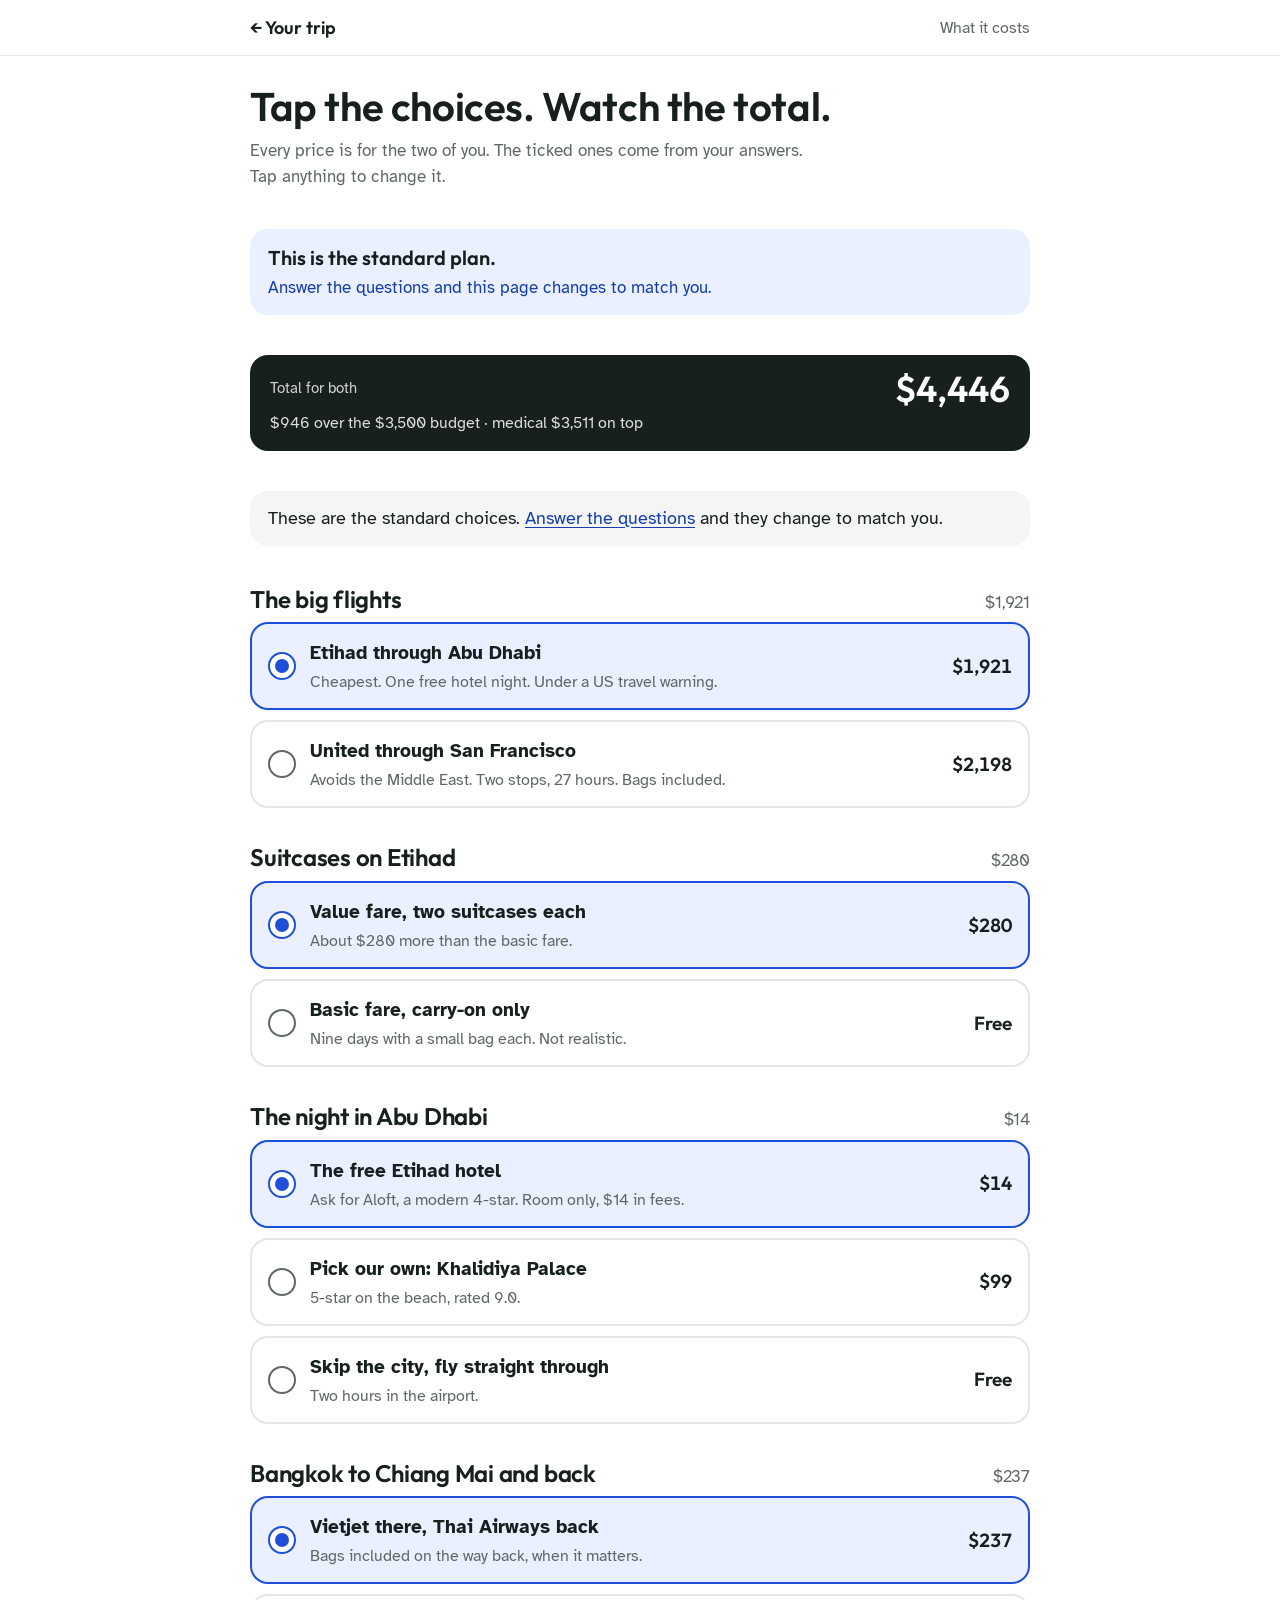
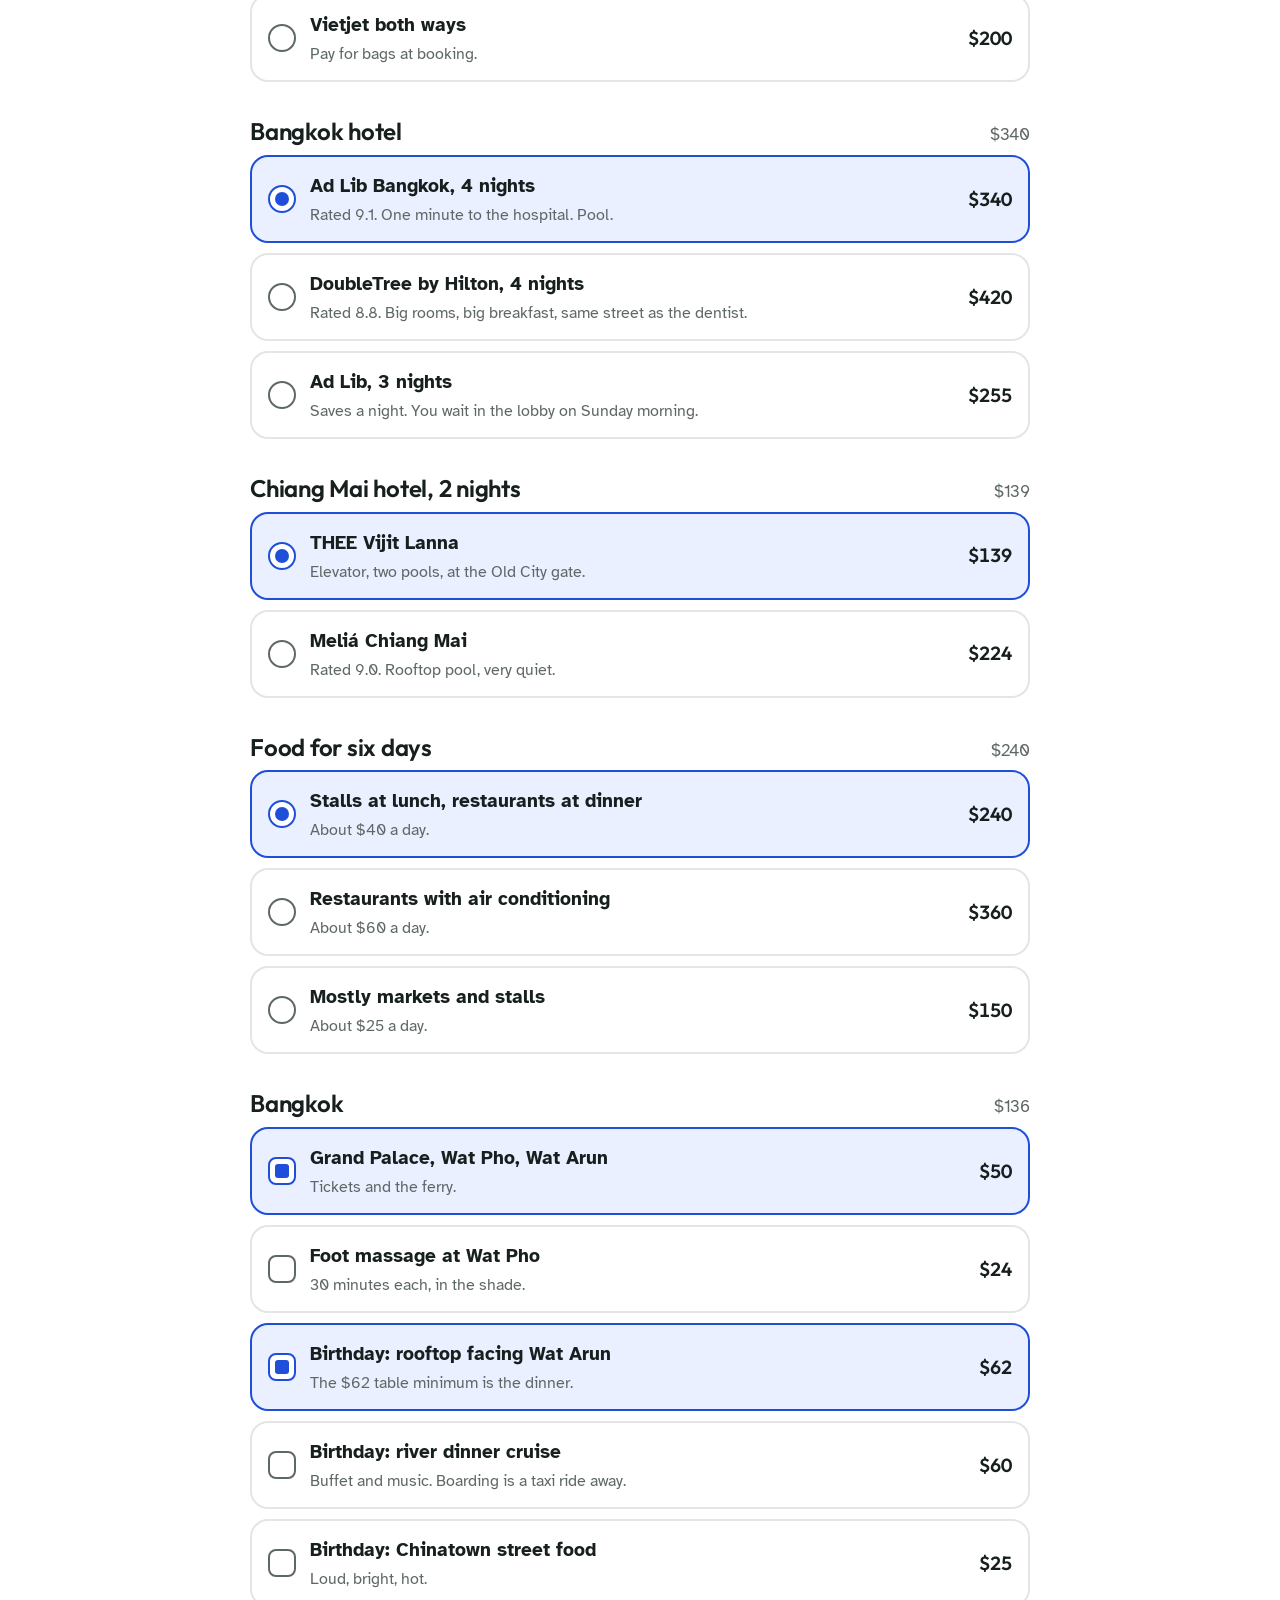
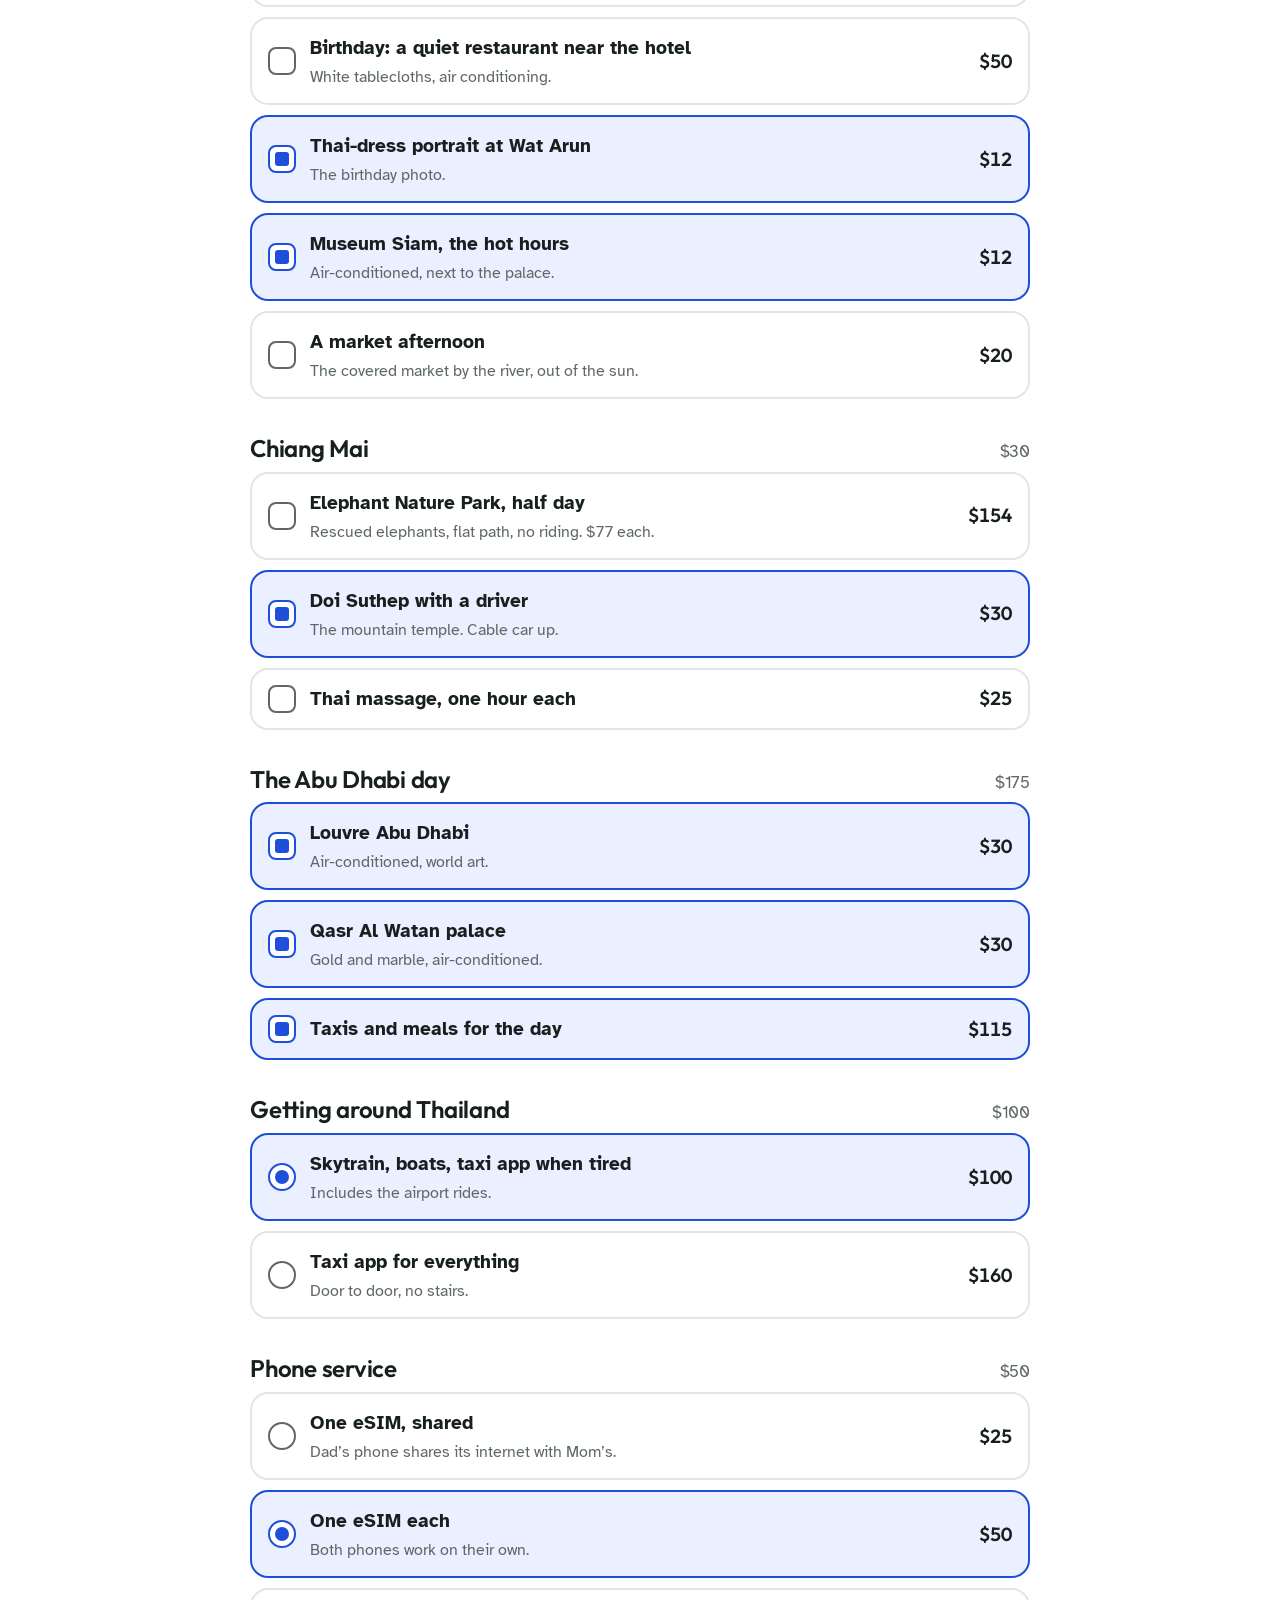
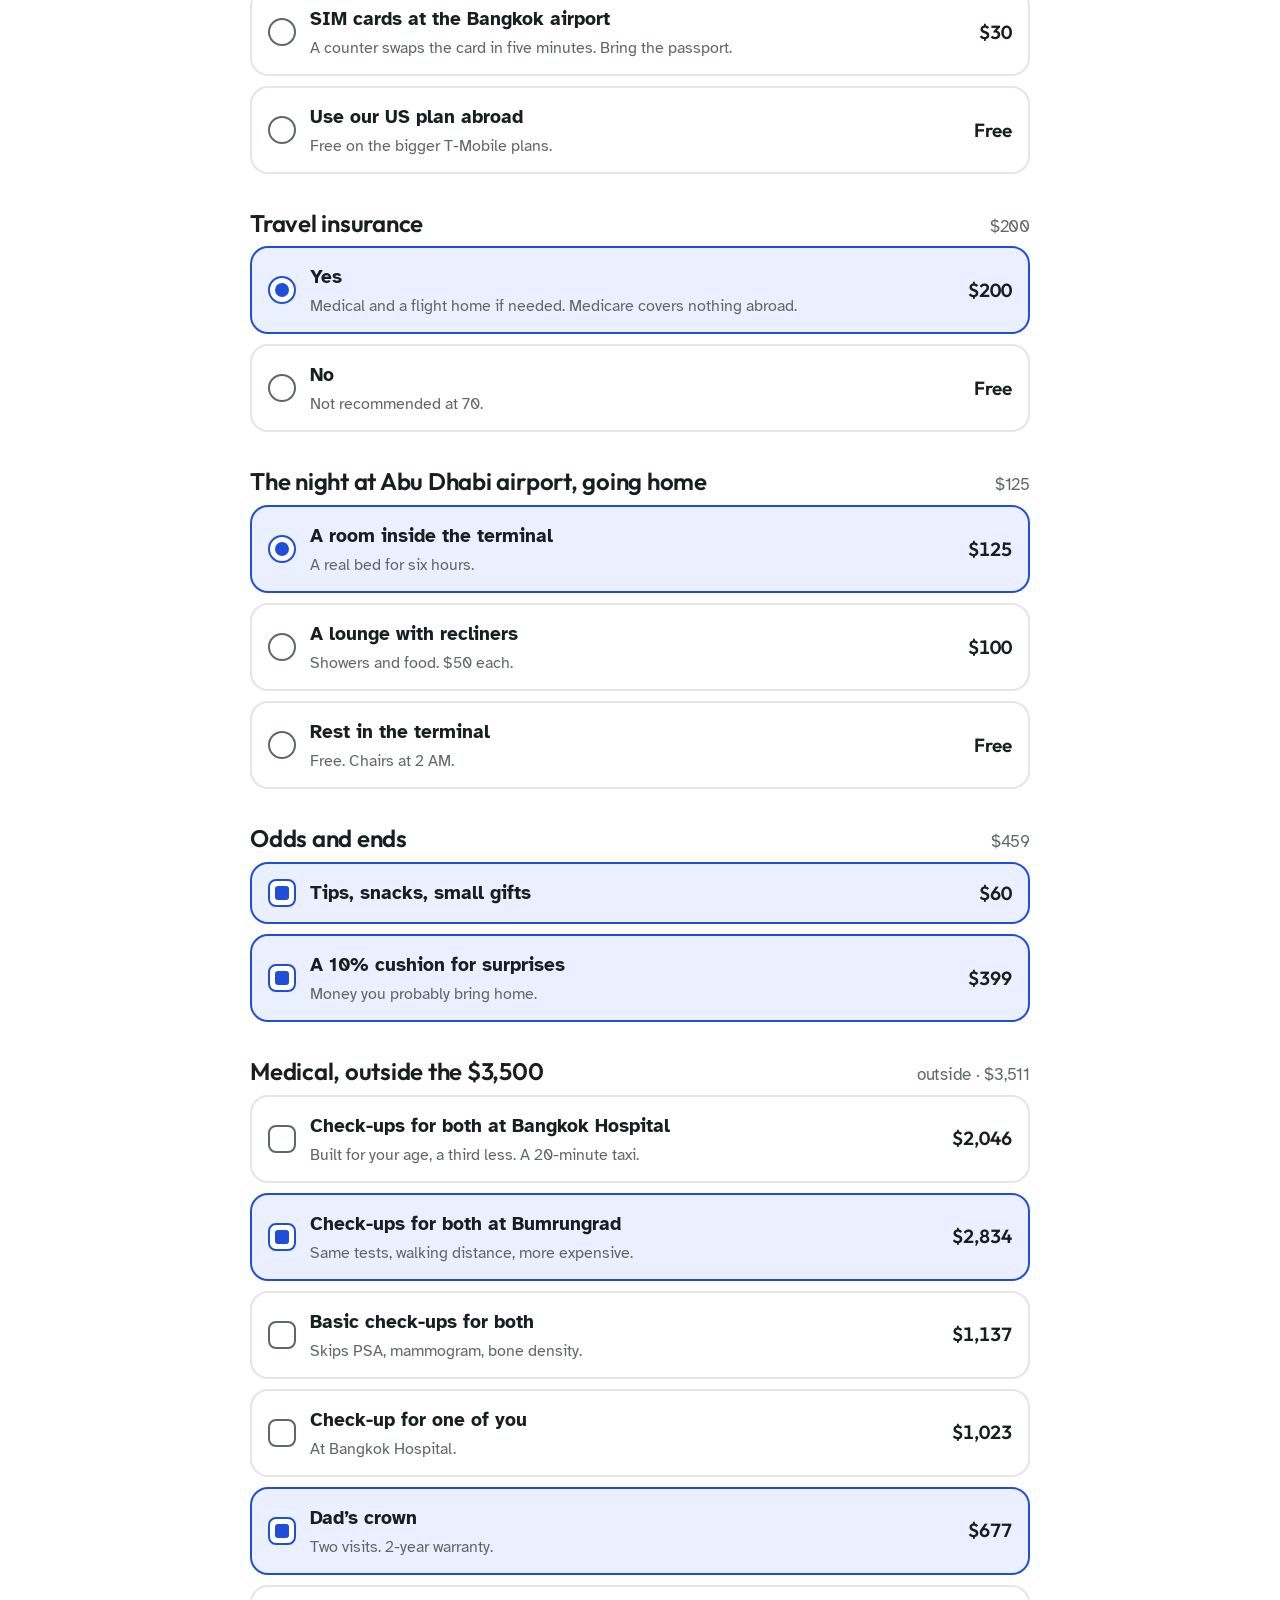
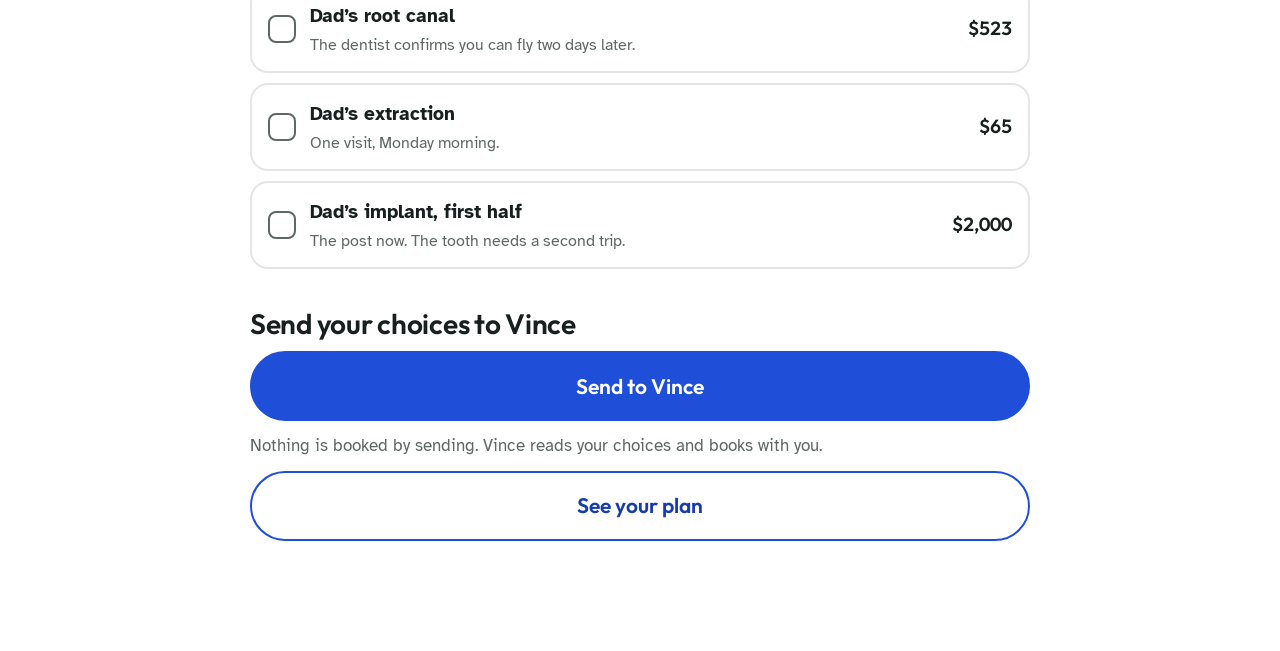
==== commit d5368775: "Answers now drive the plan and the costs: live running total while answering, day-by-day and priced " ====
--- a/costs.html
+++ b/costs.html
@@ -14,9 +14,8 @@
   .group { display: grid; gap: 10px; }
   .group h2 { display: flex; justify-content: space-between; align-items: baseline; gap: 10px; font-size: 24px; }
   .group h2 span { font-family: "Atkinson Hyperlegible", sans-serif; font-size: 17px; color: var(--ink-2); font-weight: 400; white-space: nowrap; }
-  .group .off { opacity: .45; }
+  .group.off { opacity: .45; }
   .tag { display: inline-block; font-size: 12px; font-weight: 700; letter-spacing: .05em; text-transform: uppercase; padding: 2px 8px; border-radius: 999px; margin-left: 6px; vertical-align: middle; background: var(--accent-wash); color: var(--accent-2); }
-  .tag.frugal { background: #FFF3D6; color: #7A5410; }
   .meter { background: var(--bg-2); border-radius: var(--r); padding: 14px 18px; font-size: 18px; }
   .meter b { font-family: "Outfit", sans-serif; font-weight: 600; }
 </style>
@@ -26,128 +25,86 @@
 <main class="page">
   <header style="display:grid;gap:10px">
     <h1>Tap the choices. Watch the total.</h1>
-    <p class="small">Every price is for the two of you. Blue tags are the comfortable choice. Yellow tags save money. Your choices are saved on this device.</p>
+    <p class="small">Every price is for the two of you. The ticked ones come from your answers. Tap anything to change it.</p>
   </header>
-
+  <div id="persBox"></div>
   <div class="total"><span class="k">Total for both</span><span class="v" id="totalV">$0</span><span class="vs" id="totalVs"></span></div>
   <div class="meter" id="saveline"></div>
   <div id="groups" style="display:grid;gap:36px"></div>
-
   <section style="display:grid;gap:12px">
     <h2>Send your choices to Vince</h2>
     <button class="btn big" id="sendBtn" type="button">Send to Vince</button>
     <p class="small" id="sendStatus">Nothing is booked by sending. Vince reads your choices and books with you.</p>
+    <a class="btn secondary big" href="plan.html">See your plan</a>
   </section>
 </main>
 <div class="toast" id="toast" role="status"></div>
-
+<script src="trip.js"></script>
 <script>
-const BUDGET = 3500;
-const G = [
-  { id: 'flights', title: 'The big flights', mode: 'one',
-    o: [ { id: 'etihad', l: 'Etihad through Abu Dhabi', s: 'Cheapest. One free hotel night. Under a US travel warning.', p: 1921, tag: 'rec', img: 'img/grand_mosque.jpg' },
-         { id: 'united', l: 'United through San Francisco', s: 'Avoids the Middle East. Two stops, 27 hours. Bags included.', p: 2198, img: 'img/bts_skytrain.jpg' } ] },
-  { id: 'bags', title: 'Suitcases on Etihad', mode: 'one',
-    o: [ { id: 'value', l: 'Value fare, two suitcases each', s: 'About $280 more than the basic fare.', p: 280, tag: 'rec' },
-         { id: 'carryon', l: 'Basic fare, carry-on only', s: 'Nine days with a small bag each. Not realistic.', p: 0, tag: 'frugal' } ] },
-  { id: 'stopover', title: 'The night in Abu Dhabi', mode: 'one',
-    o: [ { id: 'free', l: 'The free Etihad hotel', s: 'Ask for Aloft, a modern 4-star. Room only. $14 in fees.', p: 14, tag: 'rec' },
-         { id: 'rayhaan', l: 'Pick our own: Khalidiya Palace', s: '5-star on the beach, rated 9.0.', p: 99 },
-         { id: 'skip', l: 'Skip the city, fly straight through', s: 'Two hours in the airport.', p: 0 } ] },
-  { id: 'domestic', title: 'Bangkok to Chiang Mai and back', mode: 'one',
-    o: [ { id: 'mix', l: 'Vietjet there, Thai Airways back', s: 'Bags included on the way back, when it matters.', p: 237, tag: 'rec' },
-         { id: 'vietjet', l: 'Vietjet both ways', s: 'Pay for bags at booking.', p: 200, tag: 'frugal' } ] },
-  { id: 'bkk', title: 'Bangkok hotel, 4 nights', mode: 'one',
-    o: [ { id: 'adlib', l: 'Ad Lib Bangkok', s: 'Rated 9.1. One minute to the hospital. Pool.', p: 340, tag: 'rec', img: 'img/chao_phraya.jpg' },
-         { id: 'doubletree', l: 'DoubleTree by Hilton', s: 'Rated 8.8. Big rooms, big breakfast, same street as the dentist.', p: 420 },
-         { id: 'adlib3', l: 'Ad Lib, 3 nights', s: 'Saves the Saturday night. You wait in the lobby for the room on Sunday morning.', p: 255, tag: 'frugal' } ] },
-  { id: 'cnx', title: 'Chiang Mai hotel, 2 nights', mode: 'one',
-    o: [ { id: 'vijit', l: 'THEE Vijit Lanna', s: 'Elevator, two pools, at the Old City gate.', p: 139, tag: 'rec', img: 'img/wat_phra_singh.jpg' },
-         { id: 'melia', l: 'Meliá Chiang Mai', s: 'Rated 9.0. Rooftop pool, very quiet.', p: 224 } ] },
-  { id: 'food', title: 'Food for six days', mode: 'one',
-    o: [ { id: 'mixfood', l: 'Stalls at lunch, restaurants at dinner', s: 'About $40 a day.', p: 240, tag: 'rec', img: 'img/pad_thai.jpg' },
-         { id: 'ac', l: 'Restaurants with air conditioning', s: 'About $60 a day.', p: 360 },
-         { id: 'street', l: 'Mostly markets and stalls', s: 'About $25 a day.', p: 150, tag: 'frugal' } ] },
-  { id: 'bkkdo', title: 'Bangkok', mode: 'many',
-    o: [ { id: 'palace', l: 'Grand Palace, Wat Pho, Wat Arun', s: 'Tickets and the ferry.', p: 50, on: true, img: 'img/wat_pho.jpg' },
-         { id: 'watpho_massage', l: 'Foot massage at Wat Pho', s: '30 minutes each, in the shade.', p: 24, on: true },
-         { id: 'supanniga', l: 'Birthday: rooftop table facing Wat Arun', s: 'The $62 table minimum is the dinner.', p: 62, on: true, img: 'img/wat_arun.jpg' },
-         { id: 'chinatown', l: 'Birthday: Chinatown street food instead', s: 'Loud, bright, hot.', p: 25, img: 'img/yaowarat.jpg' },
-         { id: 'costume', l: 'Thai-dress portrait at Wat Arun', s: 'The birthday photo.', p: 12, on: true },
-         { id: 'museumsiam', l: 'Museum Siam, the hot hours', s: 'Air-conditioned, next to the palace.', p: 12, on: true } ] },
-  { id: 'cnxdo', title: 'Chiang Mai', mode: 'many',
-    o: [ { id: 'elephants', l: 'Elephant Nature Park, half day', s: 'Rescued elephants, flat path, no riding. $77 each.', p: 154, on: true, img: 'img/elephant_nature_park.jpg' },
-         { id: 'suthep', l: 'Doi Suthep with a driver', s: 'The mountain temple. Cable car up.', p: 30, on: true, img: 'img/doi_suthep.jpg' },
-         { id: 'cnxmassage', l: 'Thai massage, one hour each', s: '', p: 25, on: true } ] },
-  { id: 'auh', title: 'The Abu Dhabi day', mode: 'many',
-    o: [ { id: 'louvre', l: 'Louvre Abu Dhabi', s: 'Air-conditioned, world art.', p: 30, on: true, img: 'img/louvre_ad.jpg' },
-         { id: 'qasr', l: 'Qasr Al Watan palace', s: 'Gold and marble, air-conditioned.', p: 30, on: true, img: 'img/qasr_al_watan.jpg' },
-         { id: 'auhtaxi', l: 'Taxis and meals for the day', s: '', p: 115, on: true } ] },
-  { id: 'transport', title: 'Getting around Thailand', mode: 'one',
-    o: [ { id: 'mixtx', l: 'Skytrain, boats, taxi app when tired', s: 'Includes the airport rides.', p: 100, tag: 'rec' },
-         { id: 'taxi', l: 'Taxi app for everything', s: 'Door to door.', p: 160 } ] },
-  { id: 'phone', title: 'Phone service', mode: 'one',
-    o: [ { id: 'esim1', l: 'One eSIM, shared', s: 'Dad’s phone shares its internet with Mom’s.', p: 25, tag: 'frugal' },
-         { id: 'esim2', l: 'One eSIM each', s: 'Both phones work on their own.', p: 50, tag: 'rec' },
-         { id: 'roam', l: 'Our US plan abroad', s: 'About $12 a day per phone.', p: 200 } ] },
-  { id: 'insurance', title: 'Travel insurance', mode: 'one',
-    o: [ { id: 'ins', l: 'Yes', s: 'Medical and a flight home if needed. Medicare covers nothing abroad.', p: 200, tag: 'rec' },
-         { id: 'noins', l: 'No', s: 'Not recommended at 70.', p: 0 } ] },
-  { id: 'layover', title: 'The 8-hour night at Abu Dhabi airport, going home', mode: 'one',
-    o: [ { id: 'airhotel', l: 'A room inside the terminal', s: 'A real bed for six hours.', p: 125, tag: 'rec' },
-         { id: 'wait', l: 'Rest in the terminal', s: 'Free. Chairs at 2 AM.', p: 0, tag: 'frugal' } ] },
-  { id: 'misc', title: 'Odds and ends', mode: 'many',
-    o: [ { id: 'tips', l: 'Tips, snacks, small gifts', s: '', p: 60, on: true },
-         { id: 'buffer', l: 'A 10% cushion for surprises', s: 'Money you probably bring home.', p: 0, dyn: 'buffer' } ] },
-  { id: 'medical', title: 'Medical, outside the $3,500', mode: 'many', outside: true,
-    o: [ { id: 'chk_bkh', l: 'Check-ups for both at Bangkok Hospital', s: 'The version built for your age. $969 him, $1,077 her.', p: 2046, on: true, tag: 'rec' },
-         { id: 'chk_70', l: 'Check-ups for both at Bumrungrad', s: 'Same tests, walking distance, more expensive. $1,412 him, $1,422 her.', p: 2834 },
-         { id: 'chk_basic', l: 'Basic check-ups for both at Bumrungrad', s: 'Skips PSA, mammogram, bone density. $500 him, $637 her.', p: 1137 },
-         { id: 'dental_crown', l: 'Dad’s crown', s: 'Two visits. 2-year warranty.', p: 677, on: true },
-         { id: 'dental_rct', l: 'Dad’s root canal instead', s: 'The dentist decides if flying two days later is fine.', p: 523 } ] }
-];
-const STORE = 'ptrip.costs.v2';
-let sel = {}; try { sel = JSON.parse(localStorage.getItem(STORE) || '{}') || {}; } catch (e) {}
-G.forEach(g => { if (sel[g.id] == null) sel[g.id] = g.mode === 'one' ? (g.o.find(o => o.tag === 'rec')?.id || g.o[0].id) : g.o.filter(o => o.on).map(o => o.id); });
-const save = () => { try { localStorage.setItem(STORE, JSON.stringify(sel)); } catch (e) {} };
-const money = n => '$' + Math.round(n).toLocaleString('en-US');
+const A = getAnswers(), D = decide(A), G = CATALOG;
+const seeded = costChoices(D);
+const nowStamp = stamp(A);
+let sel = null;
+try { const saved = JSON.parse(localStorage.getItem(COSTS_KEY) || 'null'); if (saved && localStorage.getItem('ptrip.coststamp') === nowStamp) sel = saved; } catch (e) {}
+if (!sel) sel = JSON.parse(JSON.stringify(seeded));
+G.forEach(g => { if (sel[g.id] == null) sel[g.id] = g.mode === 'one' ? g.o[0].id : []; });
+const save = () => { try { localStorage.setItem(COSTS_KEY, JSON.stringify(sel)); localStorage.setItem('ptrip.coststamp', nowStamp); } catch (e) {} };
+const money = fmtMoney;
 const esc = s => String(s).replace(/&/g, '&amp;').replace(/</g, '&lt;').replace(/>/g, '&gt;').replace(/"/g, '&quot;');
-const etihad = () => sel.flights === 'etihad';
-function offGroup(id) { return (['bags', 'stopover', 'layover'].includes(id) && !etihad()) || (id === 'auh' && (!etihad() || sel.stopover === 'skip')); }
-function groupTotal(g, base) {
-  if (offGroup(g.id)) return 0;
-  if (g.mode === 'one') { const o = g.o.find(o => o.id === sel[g.id]); return o ? o.p : 0; }
-  return g.o.filter(o => sel[g.id].includes(o.id)).reduce((s, o) => s + (o.dyn === 'buffer' ? base * 0.10 : o.p), 0);
+const off = id => groupOff(id, sel);
+const gTotal = (g, base) => groupTotal(g, sel, base);
+const isSeeded = (g, o) => { const v = seeded[g.id]; return g.mode === 'one' ? v === o.id : Array.isArray(v) && v.includes(o.id); };
+function seededTotal() { const keep = sel; sel = seeded; const r = totals(sel).inside; sel = keep; return r; }
+function reasonFor(id) {
+  return ({
+    flights: D.skipAUH ? '' : '',
+    stopover: D.skipAUH ? 'no, straight through to Bangkok' : (A.stopover === 'yes' ? 'yes, one night in Abu Dhabi' : ''),
+    bkk: D.nearHospital ? 'walking distance to the hospital matters' : (D.comfort && D.wantsPool ? 'you would pay more for the nicer place, and you want a pool' : (D.frugal ? 'you would rather save it for food and outings' : '')),
+    cnx: D.comfort && D.wantsQuiet ? 'quiet at night matters' : '',
+    food: D.acFood ? 'you prefer restaurants with air conditioning' : (D.streetFood ? 'yes, take me to the night market' : (D.frugal ? 'you would rather save it' : '')),
+    transport: D.noStairs ? 'please avoid stairs' : (D.hot ? 'keep me in air conditioning' : ''),
+    phone: D.tmobile ? 'you are with T-Mobile, so this is already included' : (D.phoneUnsure ? 'you are not sure which phone you have' : ''),
+    layover: A.layover_home ? 'what you chose for the night at the airport' : '',
+    cnxdo: D.elephants ? 'yes to the elephants' : (A.elephants ? 'the elephants only if it is easy' : ''),
+    bkkdo: A.birthday ? 'the birthday dinner you chose' : '',
+    medical: (A.checkup || A.dental_type) ? 'what you said about the check-up and the dentist' : '',
+    auh: D.lowEnergyAUH ? 'you would rather take the Abu Dhabi day slowly' : ''
+  })[id] || '';
 }
-function compute() {
-  let base = 0; G.filter(g => !g.outside && g.id !== 'misc').forEach(g => { base += groupTotal(g); });
-  const inside = base + groupTotal(G.find(g => g.id === 'misc'), base);
-  return { inside, outside: groupTotal(G.find(g => g.id === 'medical')), base };
-}
-function recommended() { const keep = sel; sel = {}; G.forEach(g => { sel[g.id] = g.mode === 'one' ? (g.o.find(o => o.tag === 'rec')?.id || g.o[0].id) : g.o.filter(o => o.on).map(o => o.id); }); const r = compute().inside; sel = keep; return r; }
 function render() {
-  const { inside, outside, base } = compute();
+  const { inside, outside, base } = totals(sel);
   document.getElementById('totalV').textContent = money(inside);
   const diff = BUDGET - inside;
   document.getElementById('totalVs').textContent = (diff >= 0 ? money(diff) + ' under the $3,500 budget' : money(-diff) + ' over the $3,500 budget') + ' · medical ' + money(outside) + ' on top';
-  const s = recommended() - inside;
-  document.getElementById('saveline').innerHTML = s > 0 ? 'Dad’s meter: <b>' + money(s) + ' cheaper</b> than the comfortable set-up.' : (s < 0 ? '<b>' + money(-s) + ' more</b> than the comfortable set-up. Fine if it buys comfort.' : 'These are the comfortable choices. Tap anything to change it.');
+  const s = seededTotal() - inside;
+  document.getElementById('saveline').innerHTML = !D.answered
+    ? 'These are the standard choices. <a href="questions.html">Answer the questions</a> and they change to match you.'
+    : (s > 0 ? '<b>' + money(s) + ' cheaper</b> than what your answers picked.' : (s < 0 ? '<b>' + money(-s) + ' more</b> than what your answers picked.' : 'This is what your answers picked. Tap anything to change it.'));
   let h = '';
   G.forEach(g => {
-    const off = offGroup(g.id);
-    h += '<section class="group' + (off ? ' off' : '') + '"><h2>' + esc(g.title) + '<span>' + (off ? 'not counted' : (g.outside ? 'outside · ' : '') + money(groupTotal(g, base))) + '</span></h2><div class="options">';
+    const isOff = off(g.id), rsn = reasonFor(g.id);
+    h += '<section class="group' + (isOff ? ' off' : '') + '"><h2>' + esc(g.title) + '<span>' + (isOff ? 'not counted' : (g.outside ? 'outside · ' : '') + money(gTotal(g, base))) + '</span></h2>';
+    if (rsn && !isOff && D.answered) h += why(esc(rsn));
+    h += '<div class="options">';
     g.o.forEach(o => {
-      const on = g.mode === 'one' ? sel[g.id] === o.id : sel[g.id].includes(o.id);
+      const on = g.mode === 'one' ? sel[g.id] === o.id : (sel[g.id] || []).includes(o.id);
       const price = o.dyn === 'buffer' ? money(base * 0.10) : (o.p === 0 ? 'Free' : money(o.p));
-      h += '<button type="button" class="opt priced' + (g.mode === 'many' ? ' check' : '') + '" role="' + (g.mode === 'one' ? 'radio' : 'checkbox') + '" aria-checked="' + on + '" data-g="' + g.id + '" data-o="' + o.id + '"><span class="box"></span><span><span class="lbl">' + esc(o.l) + (o.tag === 'rec' ? '<span class="tag">Comfort</span>' : '') + (o.tag === 'frugal' ? '<span class="tag frugal">Saves</span>' : '') + '</span>' + (o.s ? '<span class="sub">' + esc(o.s) + '</span>' : '') + '</span><span class="price">' + price + '</span></button>';
+      h += '<button type="button" class="opt priced' + (g.mode === 'many' ? ' check' : '') + '" role="' + (g.mode === 'one' ? 'radio' : 'checkbox') + '" aria-checked="' + on + '" data-g="' + g.id + '" data-o="' + o.id + '"><span class="box"></span><span><span class="lbl">' + esc(o.l) + (D.answered && isSeeded(g, o) ? '<span class="tag">Your answers</span>' : '') + '</span>' + (o.s ? '<span class="sub">' + esc(o.s) + '</span>' : '') + '</span><span class="price">' + price + '</span></button>';
     });
     h += '</div></section>';
   });
   document.getElementById('groups').innerHTML = h;
+  document.getElementById('persBox').innerHTML = personalBanner(A);
+  markStamp(A);
   document.querySelectorAll('.opt').forEach(b => b.addEventListener('click', () => {
     const g = G.find(x => x.id === b.dataset.g), o = b.dataset.o;
     if (g.mode === 'one') sel[g.id] = o;
-    else { const arr = sel[g.id].slice(); const i = arr.indexOf(o); if (i >= 0) arr.splice(i, 1); else { arr.push(o); const bday = ['supanniga', 'chinatown']; if (bday.includes(o)) bday.filter(x => x !== o).forEach(x => { const j = arr.indexOf(x); if (j >= 0) arr.splice(j, 1); }); const chk = ['chk_bkh', 'chk_70', 'chk_basic']; if (chk.includes(o)) chk.filter(x => x !== o).forEach(x => { const j = arr.indexOf(x); if (j >= 0) arr.splice(j, 1); }); const den = ['dental_crown', 'dental_rct']; if (den.includes(o)) den.filter(x => x !== o).forEach(x => { const j = arr.indexOf(x); if (j >= 0) arr.splice(j, 1); }); } sel[g.id] = arr; }
+    else {
+      const arr = (sel[g.id] || []).slice(), i = arr.indexOf(o);
+      if (i >= 0) arr.splice(i, 1);
+      else { arr.push(o); EXCLUSIVE.forEach(set => { if (set.includes(o)) set.filter(x => x !== o).forEach(x => { const j = arr.indexOf(x); if (j >= 0) arr.splice(j, 1); }); }); }
+      sel[g.id] = arr;
+    }
     save(); const y = window.scrollY; render(); window.scrollTo(0, y);
   }));
 }
@@ -155,14 +112,17 @@
 const toastEl = document.getElementById('toast');
 function toast(m) { toastEl.textContent = m; toastEl.classList.add('show'); setTimeout(() => toastEl.classList.remove('show'), 2000); }
 document.getElementById('sendBtn').addEventListener('click', async () => {
-  const btn = document.getElementById('sendBtn'), st = document.getElementById('sendStatus'); btn.disabled = true; st.textContent = 'Sending…';
-  const { inside, outside, base } = compute(); const answers = {}, labels = {};
-  G.forEach(g => { answers['cost_' + g.id] = offGroup(g.id) ? 'not counted' : (g.mode === 'one' ? g.o.find(o => o.id === sel[g.id])?.l : g.o.filter(o => sel[g.id].includes(o.id)).map(o => o.l)); labels['cost_' + g.id] = g.title + ' (' + money(groupTotal(g, base)) + ')'; });
-  answers.total_inside = money(inside); labels.total_inside = 'Total for both'; answers.total_medical = money(outside); labels.total_medical = 'Medical, outside';
-  let who = 'unknown'; try { who = (JSON.parse(localStorage.getItem('ptrip.answers.v2') || localStorage.getItem('ptrip.answers.v1') || '{}') || {}).who || 'unknown'; } catch (e) {}
+  const btn = document.getElementById('sendBtn'), st = document.getElementById('sendStatus');
+  btn.disabled = true; st.textContent = 'Sending…';
+  const { inside, outside, base } = totals(sel), answers = {}, labels = {};
+  G.forEach(g => { answers['cost_' + g.id] = off(g.id) ? 'not counted' : (g.mode === 'one' ? (g.o.find(o => o.id === sel[g.id]) || {}).l : g.o.filter(o => (sel[g.id] || []).includes(o.id)).map(o => o.l)); labels['cost_' + g.id] = g.title + ' (' + money(gTotal(g, base)) + ')'; });
+  answers.total_inside = money(inside); labels.total_inside = 'Total for both';
+  answers.total_medical = money(outside); labels.total_medical = 'Medical, outside';
   try {
-    const body = new URLSearchParams(); body.set('payload', JSON.stringify({ token: 'ptrip_2026_kx7Qm9', who, section: 'costs', answers, labels, sentAt: new Date().toISOString() }));
-    const r = await fetch('https://n8n.americanlifeteam.com/webhook/parents-trip-answers', { method: 'POST', body }); const j = await r.json().catch(() => ({}));
+    const body = new URLSearchParams();
+    body.set('payload', JSON.stringify({ token: 'ptrip_2026_kx7Qm9', who: A.who || 'unknown', section: 'costs', answers, labels, sentAt: new Date().toISOString() }));
+    const r = await fetch('https://n8n.americanlifeteam.com/webhook/parents-trip-answers', { method: 'POST', body });
+    const j = await r.json().catch(() => ({}));
     if (r.ok && j.ok) { st.textContent = 'Sent. Vince has your choices.'; btn.textContent = 'Sent'; toast('Sent to Vince'); } else throw new Error(j.error || ('HTTP ' + r.status));
   } catch (e) { st.textContent = 'It did not go through (' + e.message + '). Try again in a minute.'; btn.disabled = false; }
 });
--- a/style.css
+++ b/style.css
@@ -107,3 +107,12 @@
 .toast.show { opacity: 1; }
 @media (prefers-reduced-motion: reduce) { .toast { transition: none; } }
 @media (max-width: 480px) { body { font-size: 19px; } h1 { font-size: 34px; } .hero h1 { font-size: 36px; } .hero { min-height: 320px; } }
+
+/* personalisation */
+.pers { background: var(--accent-wash); border-radius: var(--r); padding: 14px 18px; display: flex; justify-content: space-between; align-items: center; gap: 12px; flex-wrap: wrap; font-size: 17px; color: var(--accent-2); }
+.pers a { font-weight: 700; white-space: nowrap; }
+a.pers.none { display: block; text-decoration: none; color: var(--accent-2); }
+a.pers.none b { display: block; color: var(--ink); font-family: "Outfit", sans-serif; font-weight: 600; font-size: 20px; margin-bottom: 2px; }
+.why { display: inline-block; background: var(--accent-wash); color: var(--accent-2); font-size: 15px; padding: 4px 12px; border-radius: 999px; }
+.day .why, .group .why { justify-self: start; }
+.opt .lbl .tag { display: block; margin: 4px 0 0; width: max-content; }
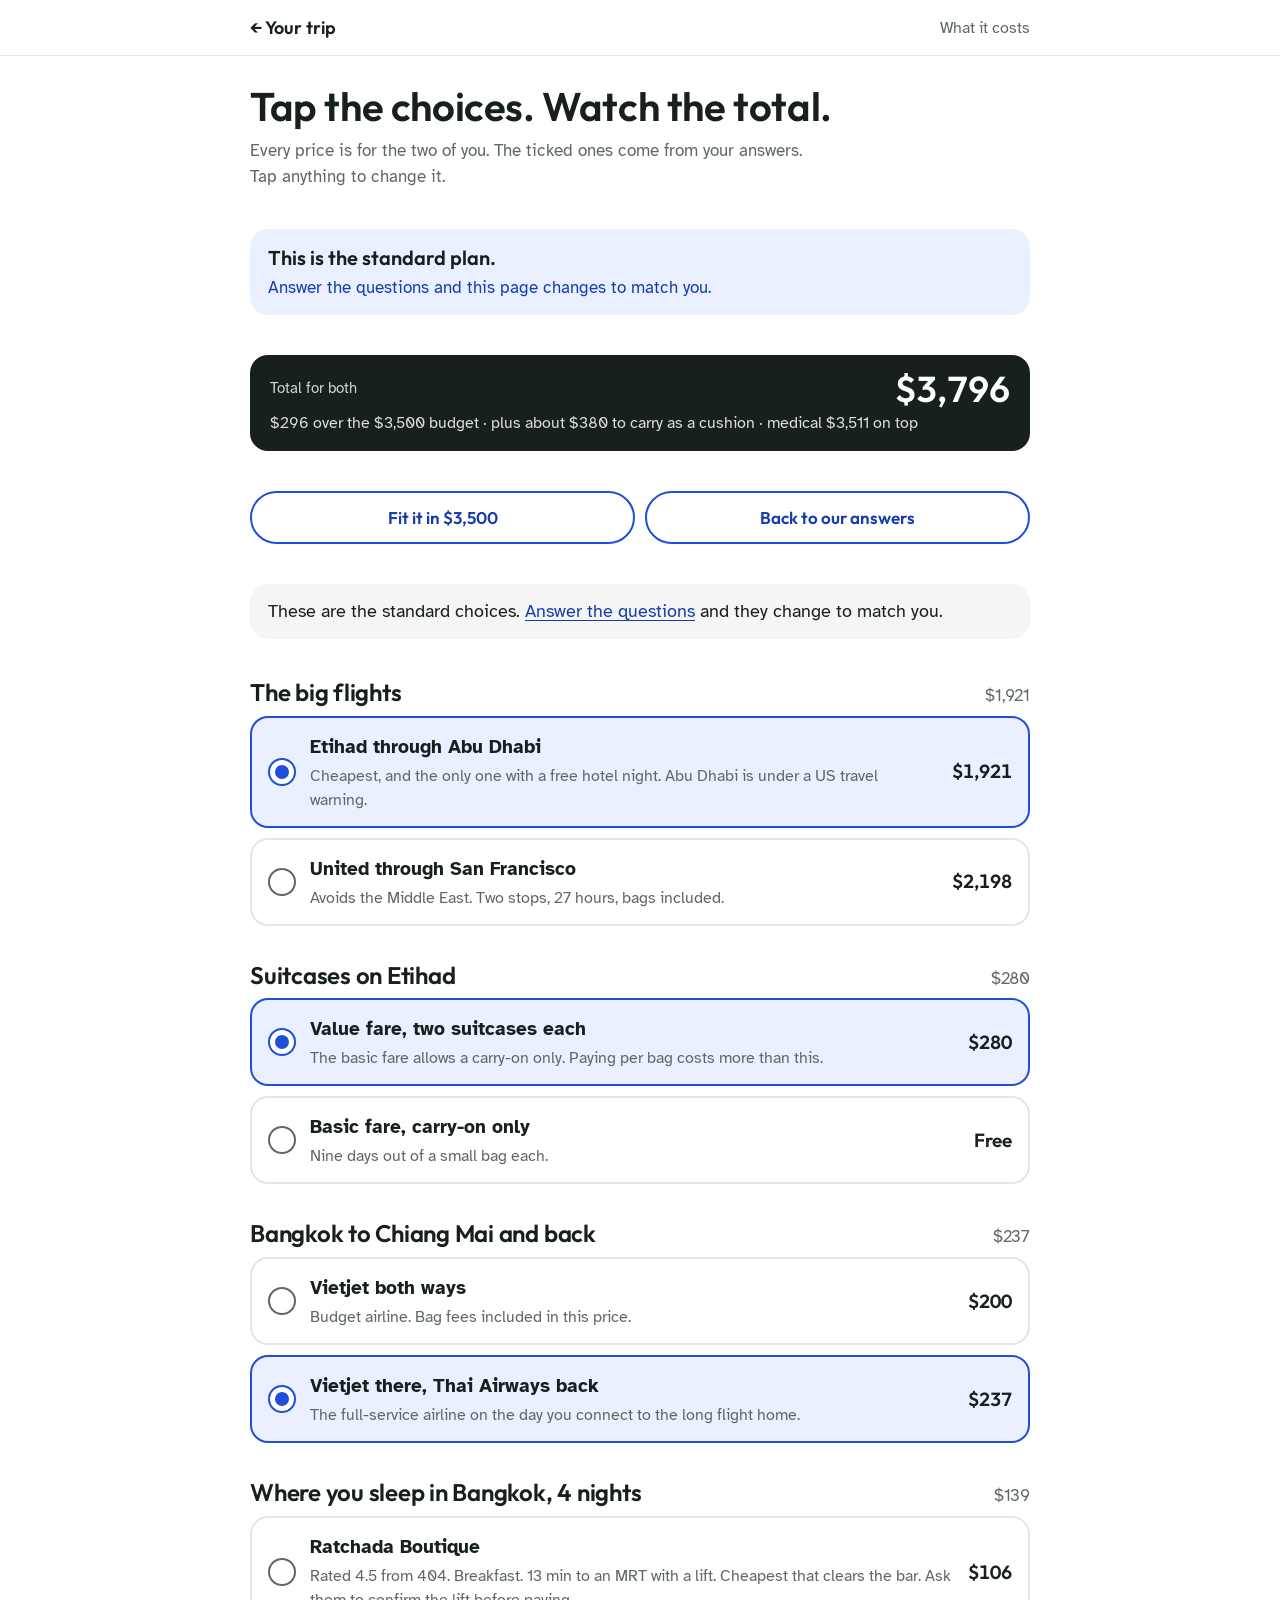
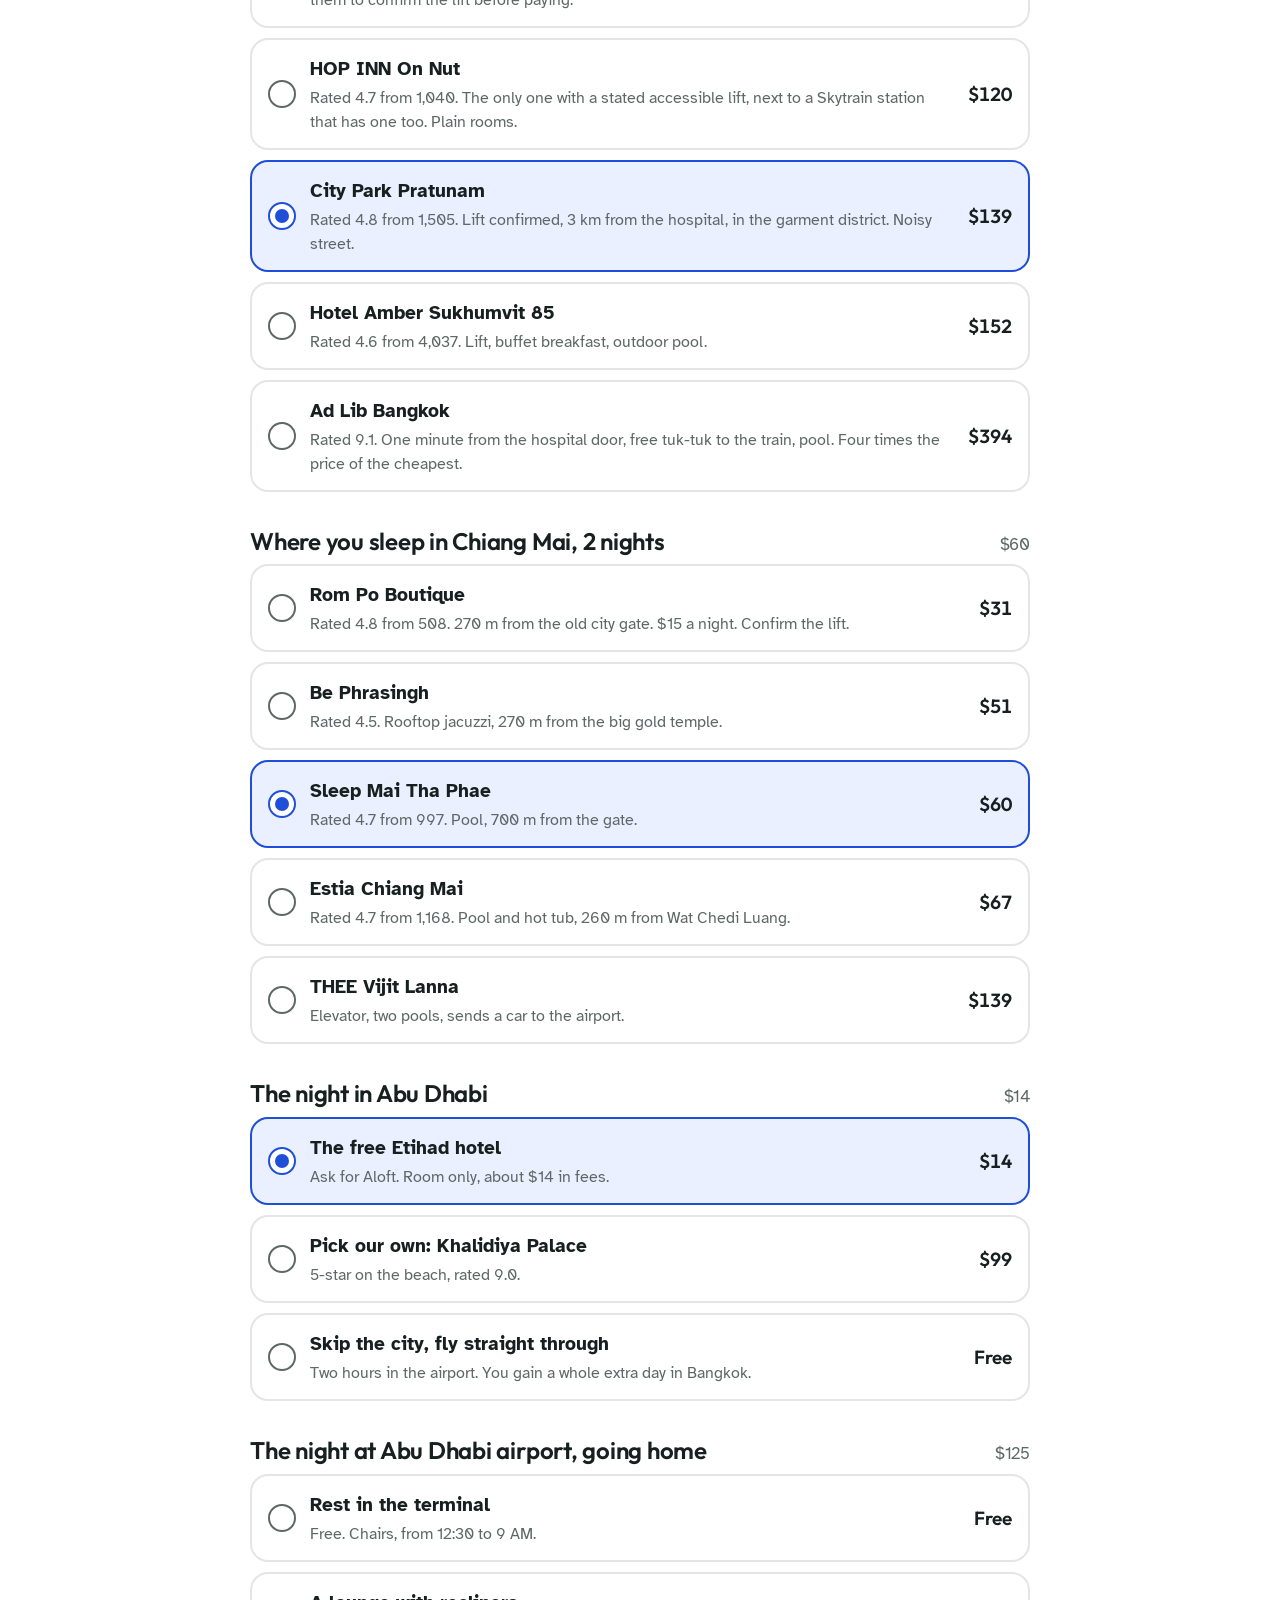
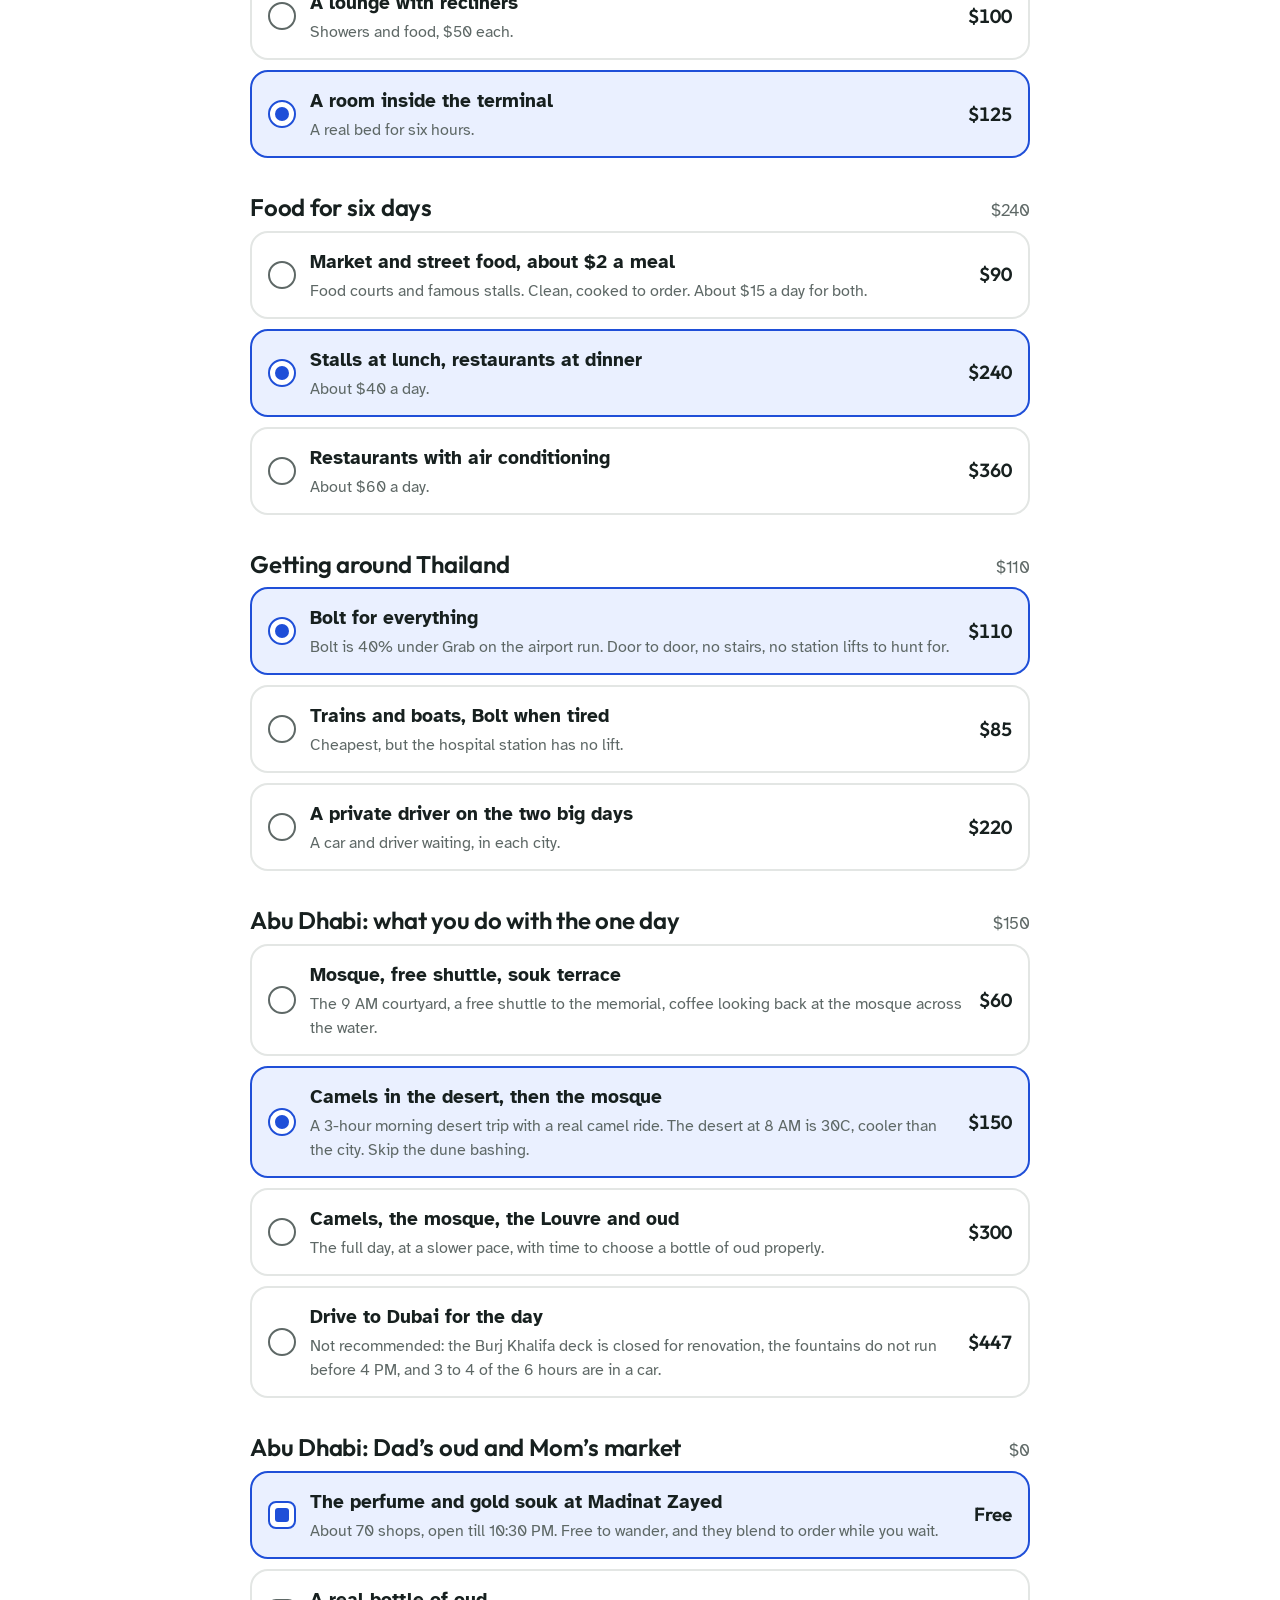
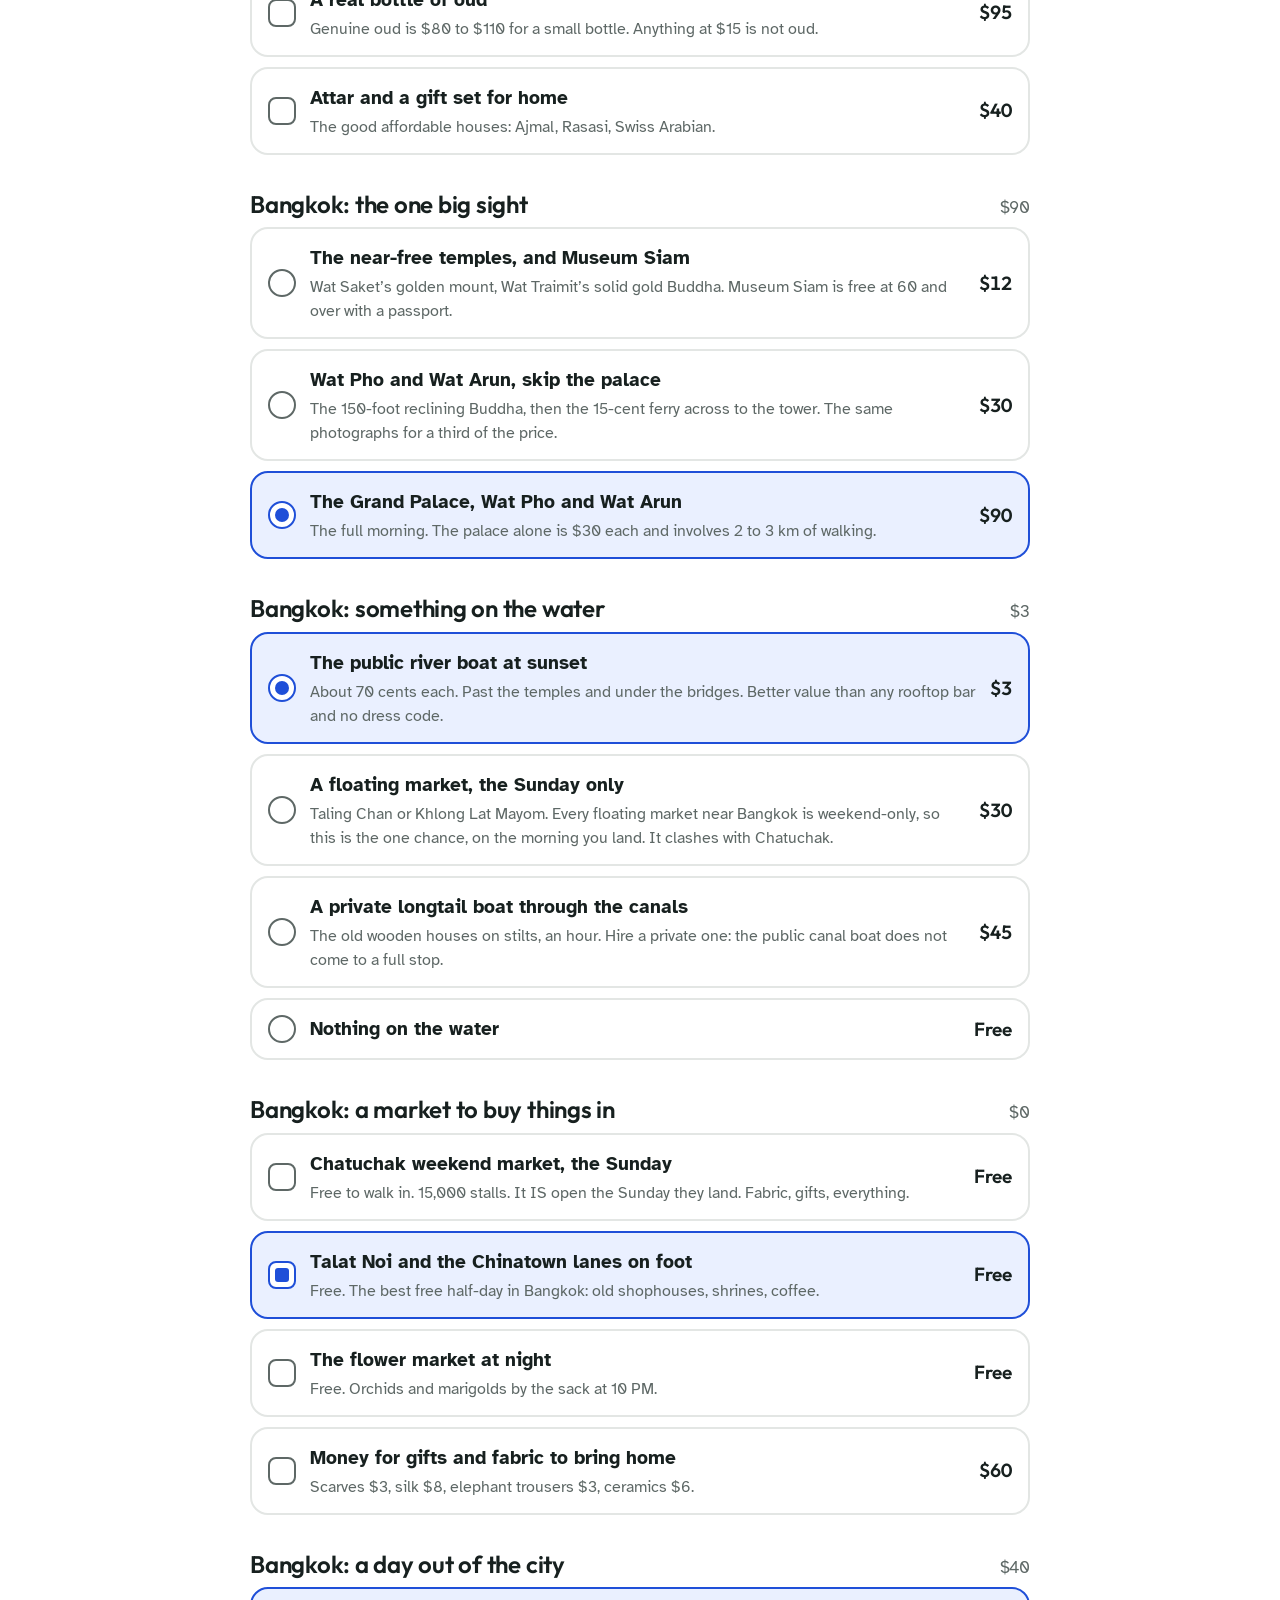
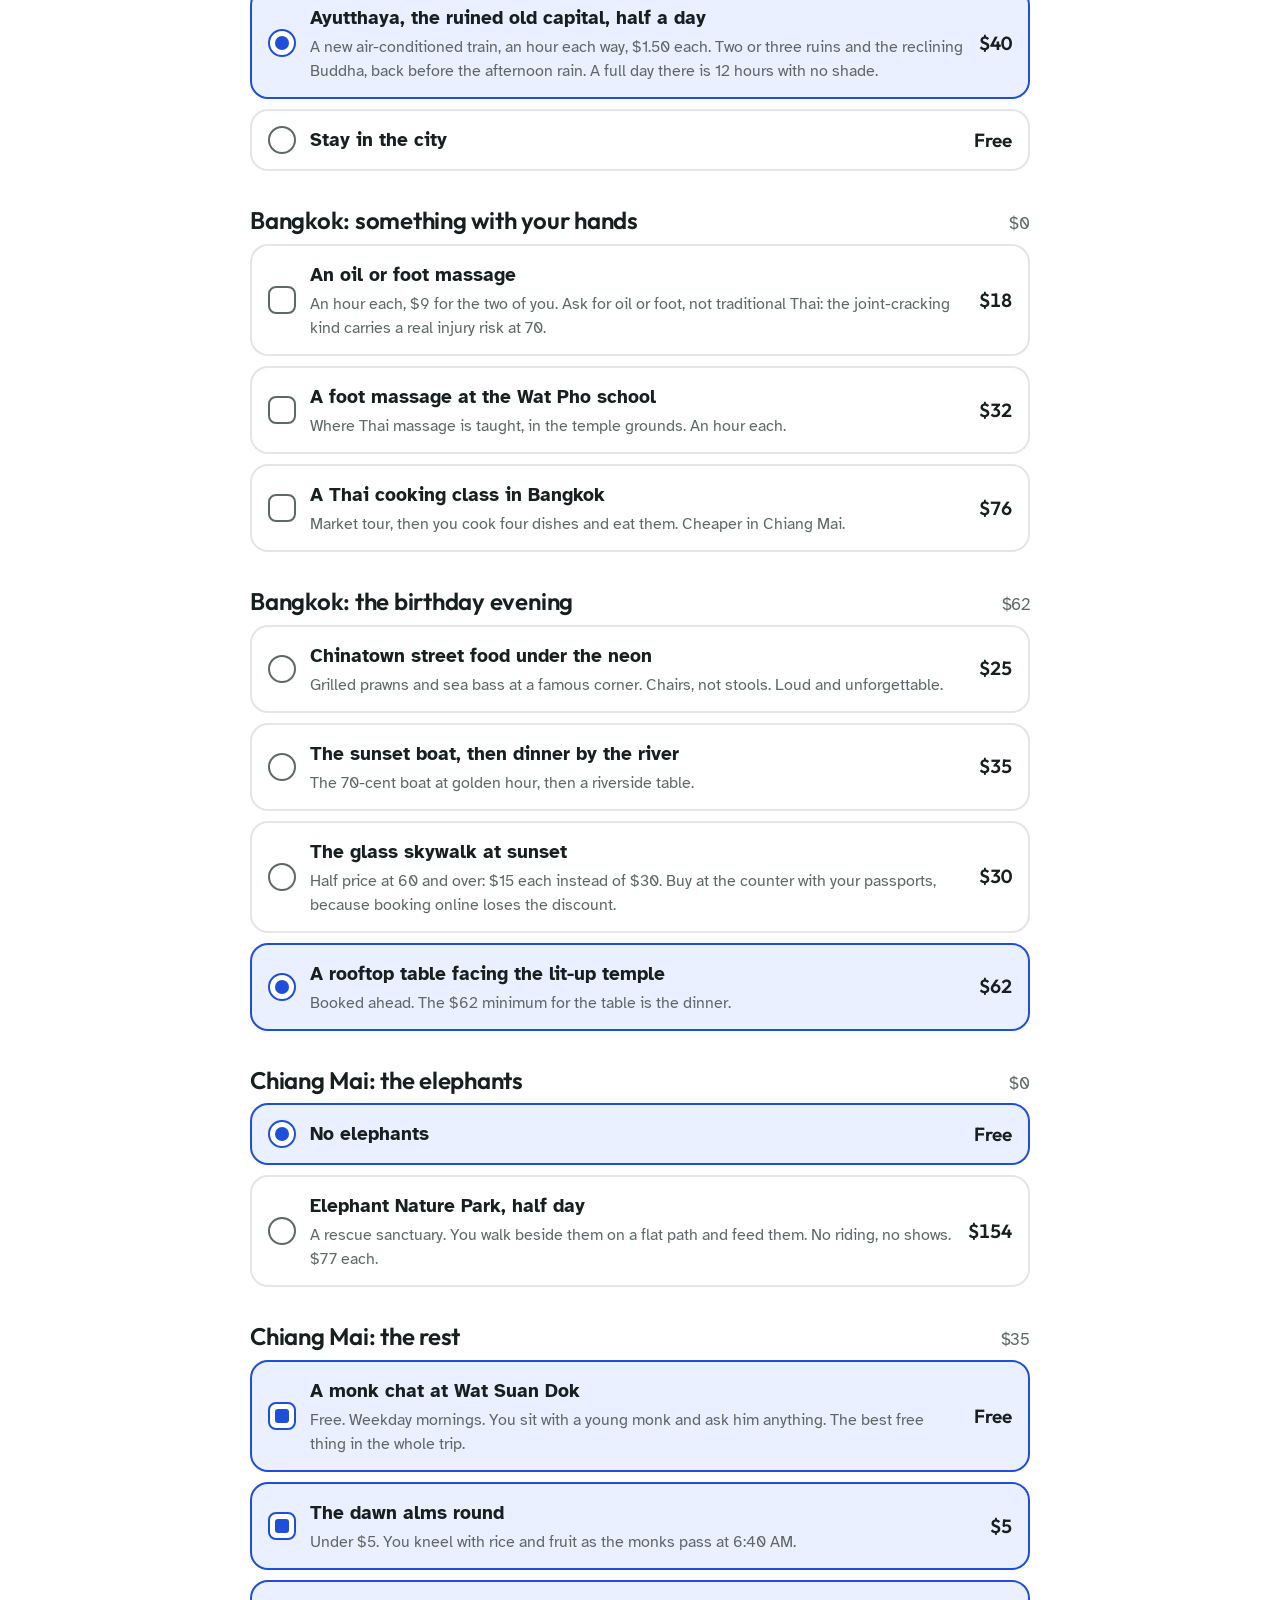
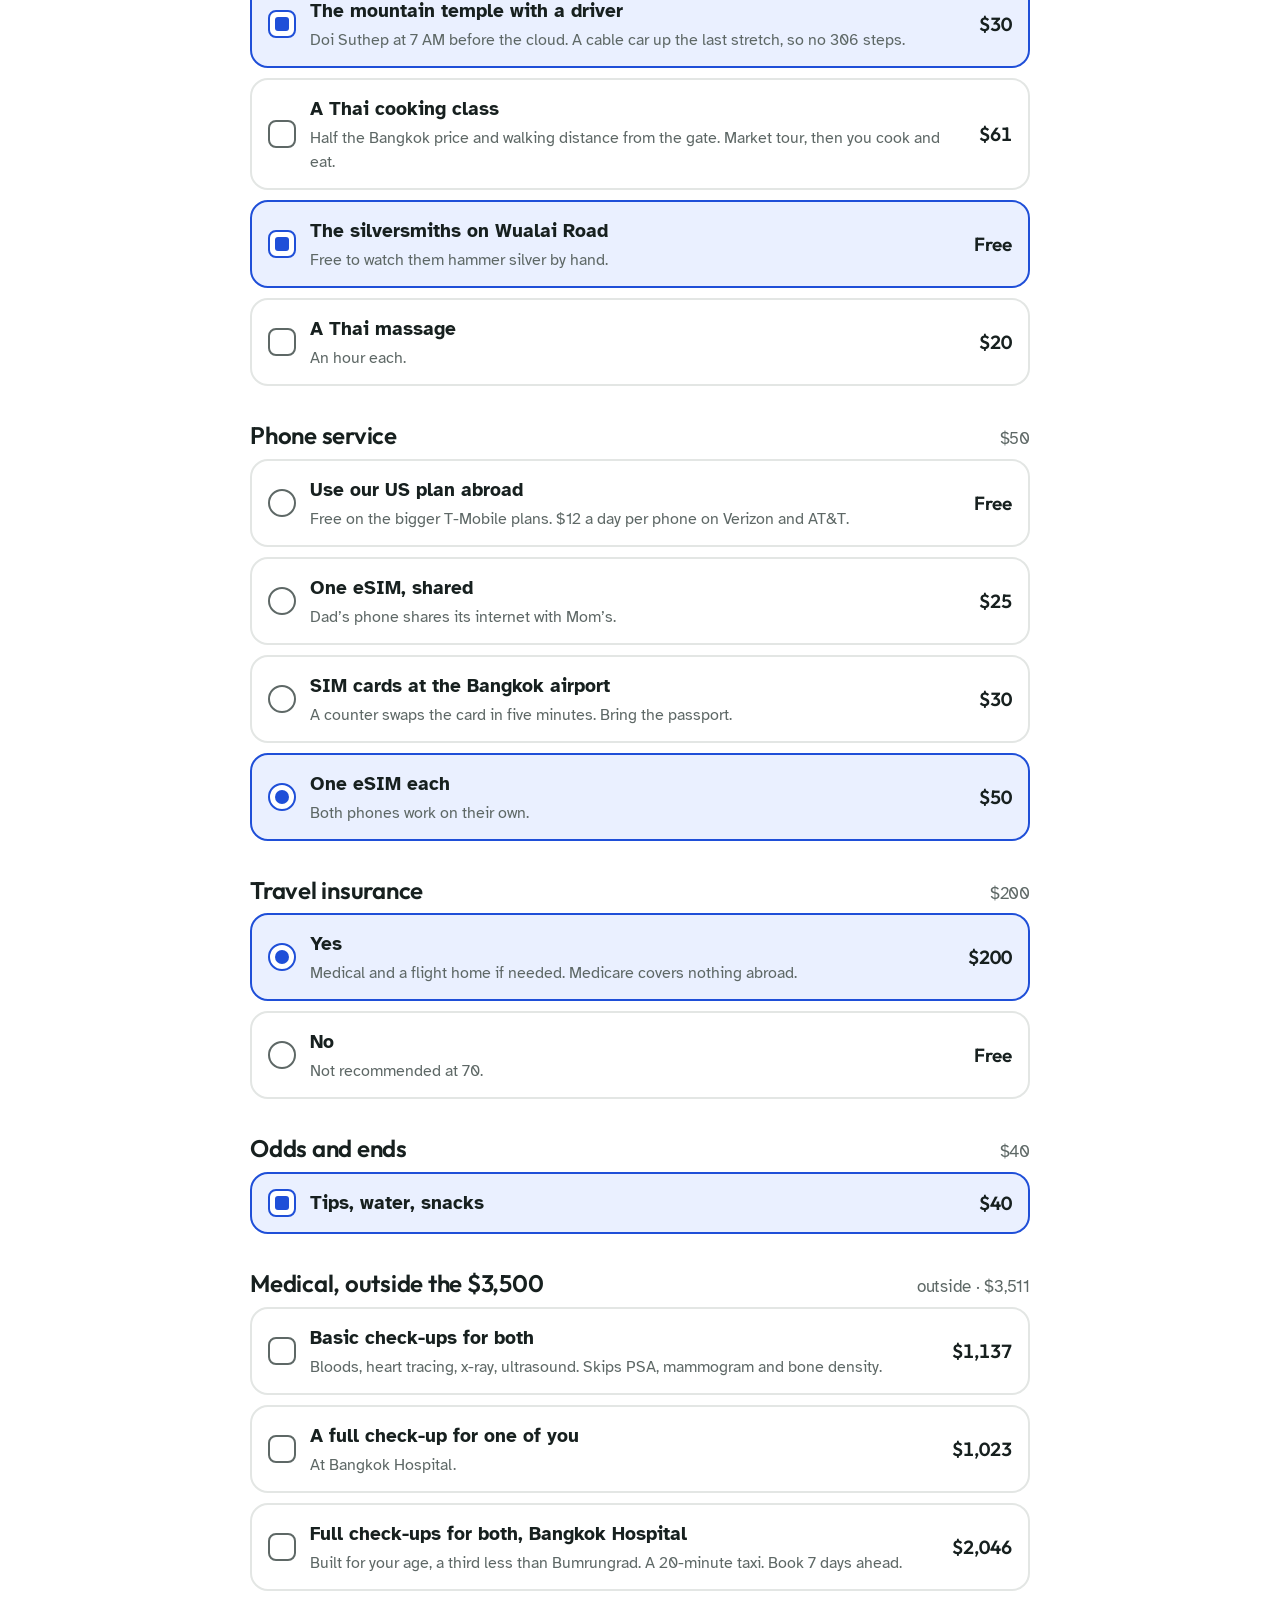
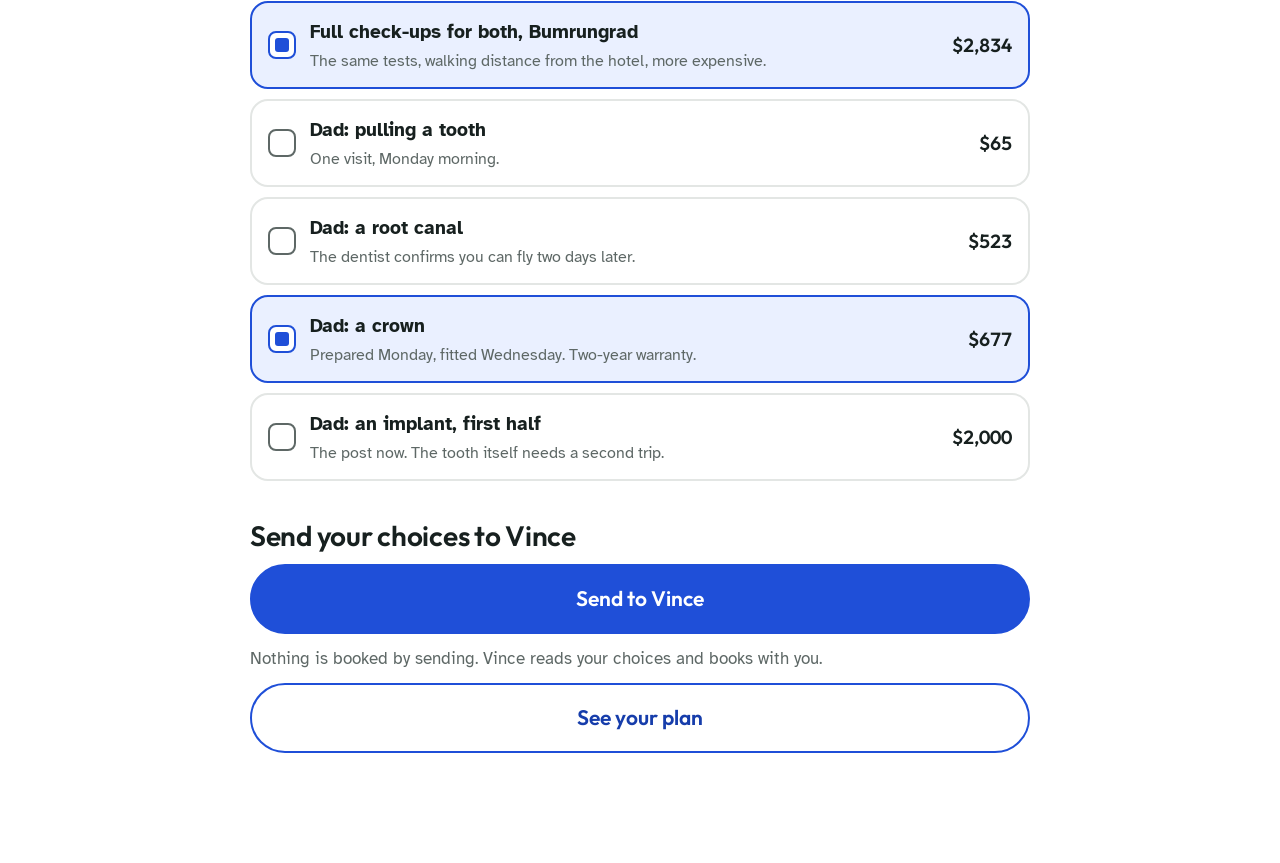
==== commit efd5757c: "Rebuild around one-of-each-kind: 78 options incl. camels, oud souk, floating market, Ayutthaya, budg" ====
--- a/costs.html
+++ b/costs.html
@@ -18,6 +18,11 @@
   .tag { display: inline-block; font-size: 12px; font-weight: 700; letter-spacing: .05em; text-transform: uppercase; padding: 2px 8px; border-radius: 999px; margin-left: 6px; vertical-align: middle; background: var(--accent-wash); color: var(--accent-2); }
   .meter { background: var(--bg-2); border-radius: var(--r); padding: 14px 18px; font-size: 18px; }
   .meter b { font-family: "Outfit", sans-serif; font-weight: 600; }
+  .presets { display: flex; gap: 10px; flex-wrap: wrap; }
+  .presets .btn { flex: 1 1 160px; min-height: 52px; font-size: 17px; }
+  .gave { background: var(--warn-wash); border-radius: var(--r); padding: 14px 18px; font-size: 17px; display: none; }
+  .gave.show { display: block; }
+  .gave b { font-family: "Outfit", sans-serif; font-weight: 600; }
 </style>
 </head>
 <body>
@@ -29,7 +34,12 @@
   </header>
   <div id="persBox"></div>
   <div class="total"><span class="k">Total for both</span><span class="v" id="totalV">$0</span><span class="vs" id="totalVs"></span></div>
+  <div class="presets">
+    <button class="btn secondary" id="pFit" type="button">Fit it in $3,500</button>
+    <button class="btn secondary" id="pAnswers" type="button">Back to our answers</button>
+  </div>
   <div class="meter" id="saveline"></div>
+  <div class="gave" id="gaveBox"></div>
   <div id="groups" style="display:grid;gap:36px"></div>
   <section style="display:grid;gap:12px">
     <h2>Send your choices to Vince</h2>
@@ -72,10 +82,10 @@
   })[id] || '';
 }
 function render() {
-  const { inside, outside, base } = totals(sel);
+  const { inside, cushion, outside, base } = totals(sel);
   document.getElementById('totalV').textContent = money(inside);
   const diff = BUDGET - inside;
-  document.getElementById('totalVs').textContent = (diff >= 0 ? money(diff) + ' under the $3,500 budget' : money(-diff) + ' over the $3,500 budget') + ' · medical ' + money(outside) + ' on top';
+  document.getElementById('totalVs').textContent = (diff >= 0 ? money(diff) + ' under the $3,500 budget' : money(-diff) + ' over the $3,500 budget') + ' · plus about ' + money(cushion) + ' to carry as a cushion · medical ' + money(outside) + ' on top';
   const s = seededTotal() - inside;
   document.getElementById('saveline').innerHTML = !D.answered
     ? 'These are the standard choices. <a href="questions.html">Answer the questions</a> and they change to match you.'
@@ -109,6 +119,19 @@
   }));
 }
 render();
+document.getElementById('pFit').addEventListener('click', () => {
+  const r = fitBudget(sel, BUDGET);
+  sel = r.sel; save(); render();
+  const box = document.getElementById('gaveBox');
+  if (!r.gave.length) box.innerHTML = '<b>Already under $3,500.</b> Nothing had to go.';
+  else box.innerHTML = '<b>' + (r.fits ? 'Now ' + money(r.total) + '.' : 'Trimmed to ' + money(r.total) + ', still over.') + '</b> To get there it dropped: ' + r.gave.join('; ') + '. Tap anything back on if you would rather keep it and go over.';
+  box.classList.add('show'); box.scrollIntoView({ block: 'nearest' });
+});
+document.getElementById('pAnswers').addEventListener('click', () => {
+  sel = JSON.parse(JSON.stringify(seeded)); save(); render();
+  document.getElementById('gaveBox').classList.remove('show');
+  window.scrollTo({ top: 0 });
+});
 const toastEl = document.getElementById('toast');
 function toast(m) { toastEl.textContent = m; toastEl.classList.add('show'); setTimeout(() => toastEl.classList.remove('show'), 2000); }
 document.getElementById('sendBtn').addEventListener('click', async () => {
